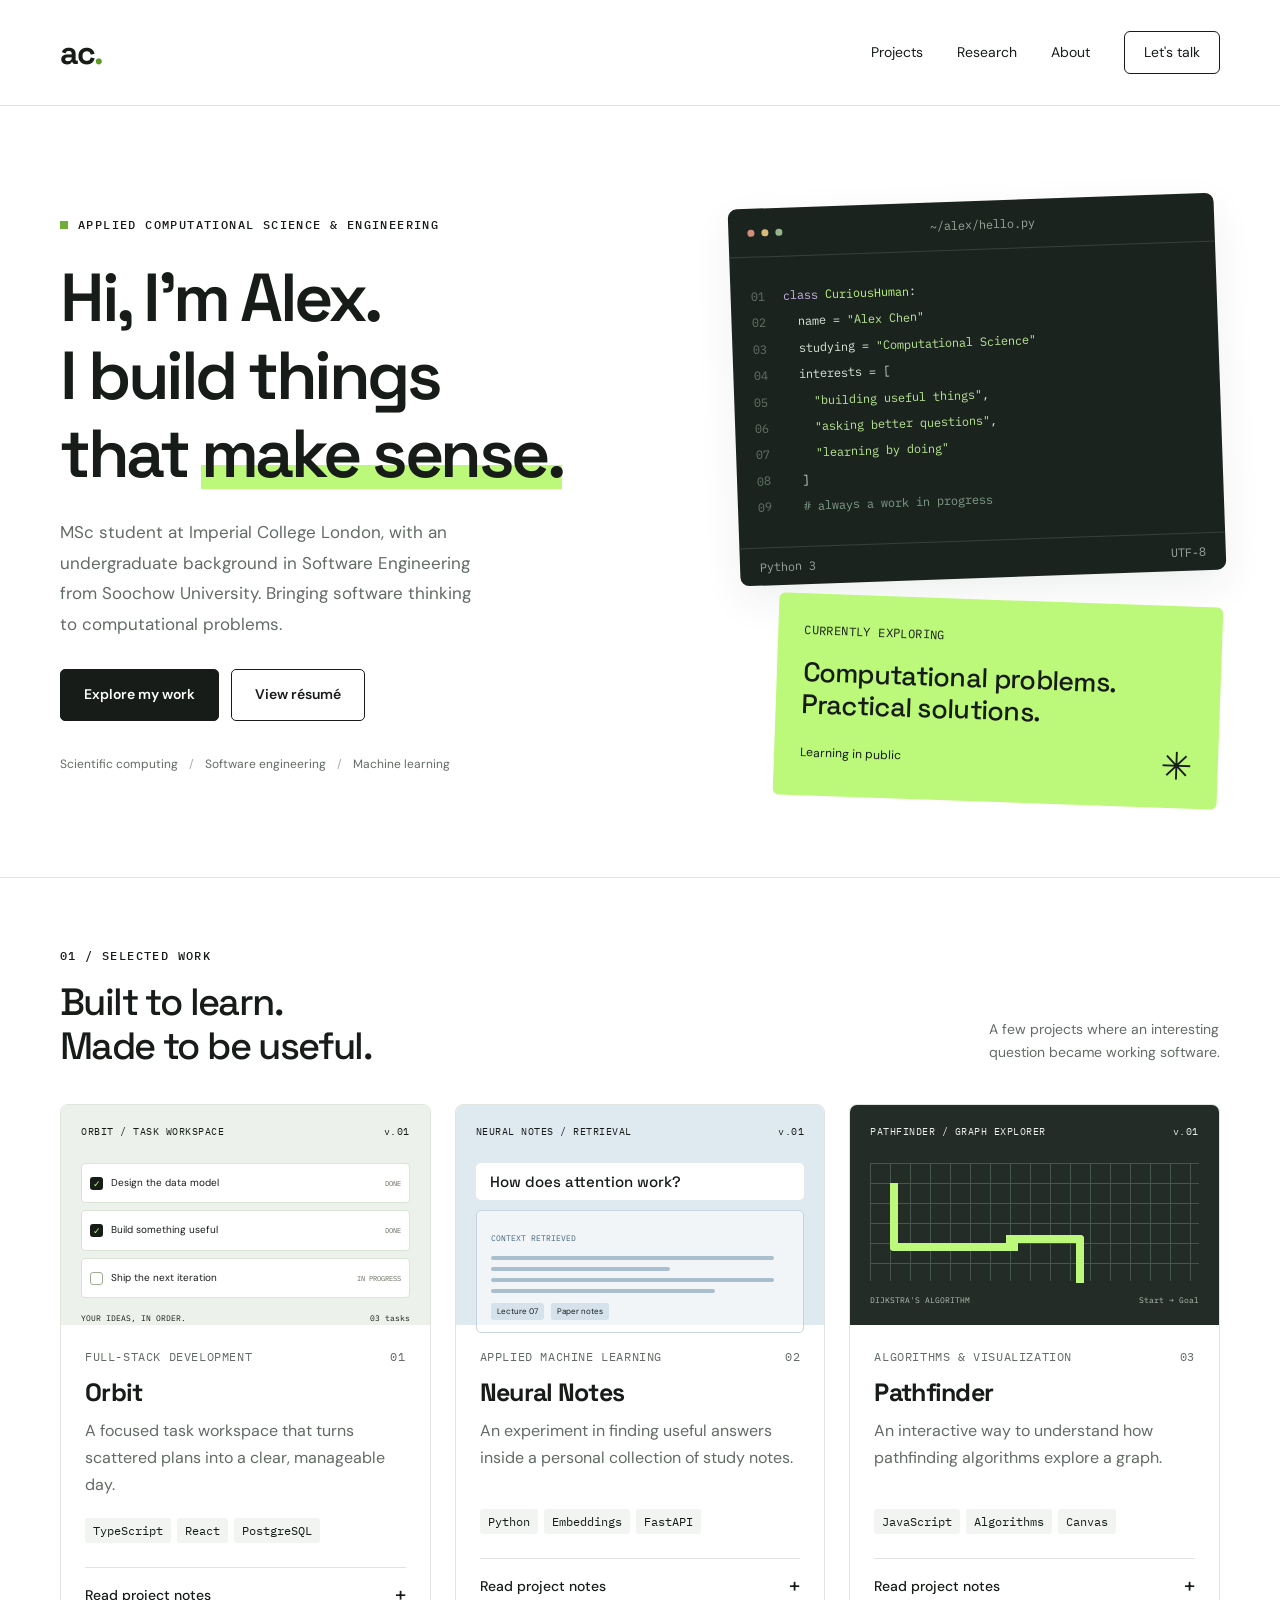
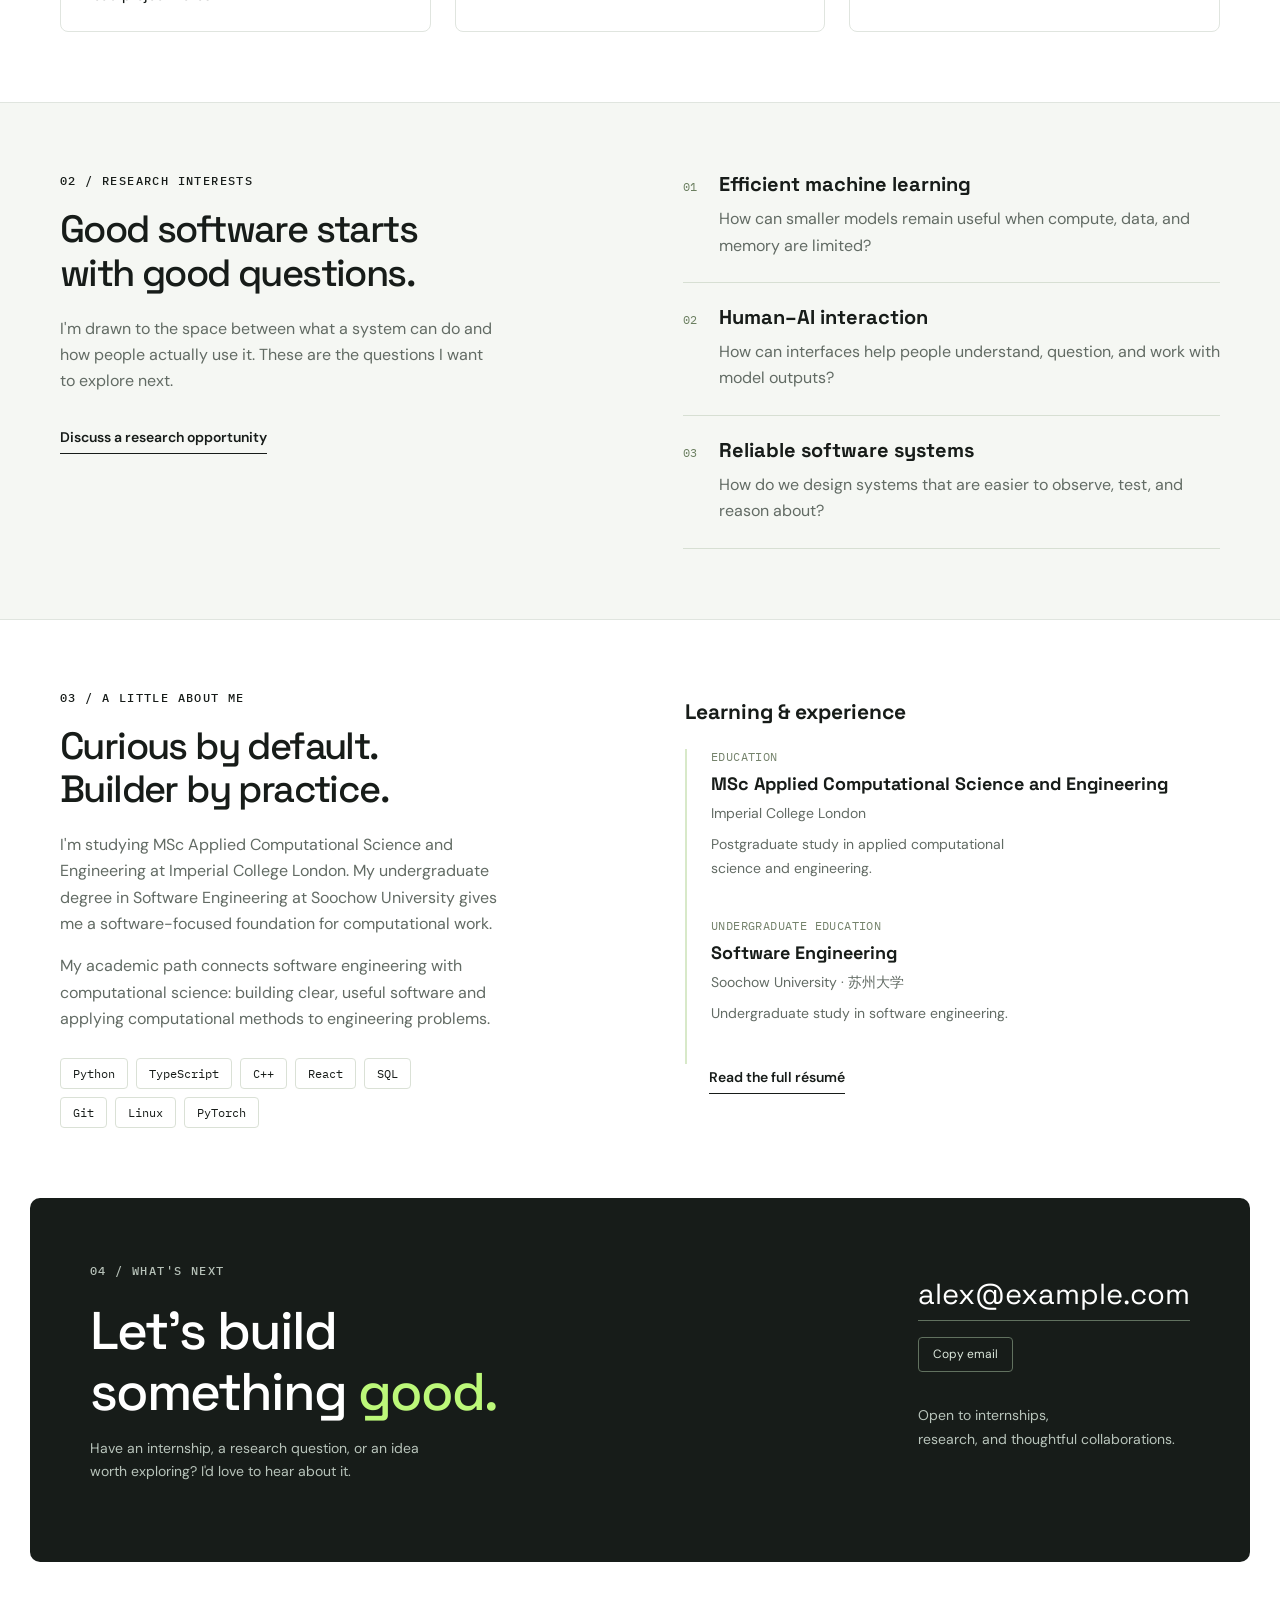
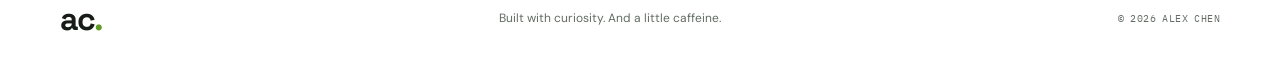
==== index.html @ 07200c54 "Publish personal portfolio for Imperial MSc and Soochow education" ====
<!doctype html>
<html lang="en"><head><meta charset="utf-8"><meta name="viewport" content="width=device-width,initial-scale=1"><meta name="description" content="An Imperial College London MSc student's portfolio in applied computational science and engineering, with a software engineering background from Soochow University."><title>Alex Chen — Applied Computational Science & Engineering</title><link rel="icon" type="image/svg+xml" href="data:image/svg+xml,%3Csvg xmlns='http://www.w3.org/2000/svg' viewBox='0 0 32 32'%3E%3Crect width='32' height='32' rx='7' fill='%23171b19'/%3E%3Ctext x='5' y='23' font-family='monospace' font-size='20' fill='%23b4f76a'%3Eac%3C/text%3E%3C/svg%3E"><link rel="stylesheet" href="style.css"></head>
<body><a class="skip" href="#main">Skip to content</a><header><a class="brand" href="#">ac<span>.</span></a><nav aria-label="Main navigation"><a href="#projects">Projects</a><a href="#research">Research</a><a href="#about">About</a><a class="nav-contact" href="#contact">Let's talk</a></nav></header>
<main id="main"><section class="hero"><div class="hero-copy"><div class="eyebrow"><span class="mini-square"></span> APPLIED COMPUTATIONAL SCIENCE & ENGINEERING</div><h1>Hi, I'm Alex.<br>I build things<br>that <span class="highlight">make sense.</span></h1><p class="intro">MSc student at Imperial College London, with an undergraduate background in Software Engineering from Soochow University. Bringing software thinking to computational problems.</p><div class="hero-actions"><a class="button primary" href="#projects">Explore my work</a><a class="button secondary" href="resume.html" target="_blank" rel="noopener">View résumé</a></div><div class="hero-note">Scientific computing <span>/</span> Software engineering <span>/</span> Machine learning</div></div>
<div class="hero-side"><div class="terminal"><div class="terminal-bar"><span></span><span></span><span></span><p>~/alex/hello.py</p></div><div class="terminal-code"><div><span class="ln">01</span><span class="purple">class</span> <span class="lime">CuriousHuman</span>:</div><div><span class="ln">02</span>  name = <span class="string">"Alex Chen"</span></div><div><span class="ln">03</span>  studying = <span class="string">"Computational Science"</span></div><div><span class="ln">04</span>  interests = [</div><div><span class="ln">05</span>    <span class="string">"building useful things"</span>,</div><div><span class="ln">06</span>    <span class="string">"asking better questions"</span>,</div><div><span class="ln">07</span>    <span class="string">"learning by doing"</span></div><div><span class="ln">08</span>  ]</div><div class="terminal-comment"><span class="ln">09</span>  # always a work in progress</div></div><div class="terminal-bottom"><span>Python 3</span><span>UTF-8</span></div></div><div class="current"><span class="mono">CURRENTLY EXPLORING</span><p>Computational problems.<br>Practical solutions.</p><div class="current-foot"><span>Learning in public</span><span class="asterisk">✳</span></div></div></div></section>
<section class="section projects" id="projects"><div class="section-heading"><div><div class="eyebrow">01 / SELECTED WORK</div><h2>Built to learn.<br>Made to be useful.</h2></div><p>A few projects where an interesting<br>question became working software.</p></div><div class="project-grid">
<article class="project-card"><div class="project-visual orbit"><div class="demo-header"><span>ORBIT / TASK WORKSPACE</span><span>v.01</span></div><div class="task-line"><span class="task-check">✓</span> Design the data model <small>DONE</small></div><div class="task-line"><span class="task-check">✓</span> Build something useful <small>DONE</small></div><div class="task-line"><span class="task-check pending"></span> Ship the next iteration <small>IN PROGRESS</small></div><div class="workspace-bottom"><span>YOUR IDEAS, IN ORDER.</span><span>03 tasks</span></div></div><div class="project-info"><div class="project-meta">FULL-STACK DEVELOPMENT <span>01</span></div><h3>Orbit</h3><p>A focused task workspace that turns scattered plans into a clear, manageable day.</p><div class="tags"><span>TypeScript</span><span>React</span><span>PostgreSQL</span></div><button class="project-link" data-project="orbit">Read project notes <span>+</span></button></div></article>
<article class="project-card"><div class="project-visual neural"><div class="demo-header"><span>NEURAL NOTES / RETRIEVAL</span><span>v.01</span></div><div class="query">How does attention work?</div><div class="answer"><span class="answer-label">CONTEXT RETRIEVED</span><div class="answer-line"></div><div class="answer-line short"></div><div class="answer-line"></div><div class="answer-line medium"></div><div class="source-tags"><span>Lecture 07</span><span>Paper notes</span></div></div></div><div class="project-info"><div class="project-meta">APPLIED MACHINE LEARNING <span>02</span></div><h3>Neural Notes</h3><p>An experiment in finding useful answers inside a personal collection of study notes.</p><div class="tags"><span>Python</span><span>Embeddings</span><span>FastAPI</span></div><button class="project-link" data-project="neural">Read project notes <span>+</span></button></div></article>
<article class="project-card"><div class="project-visual path"><div class="demo-header"><span>PATHFINDER / GRAPH EXPLORER</span><span>v.01</span></div><div class="graph-grid" aria-label="An illustrative grid with a highlighted path"></div><div class="path-footer"><span>DIJKSTRA'S ALGORITHM</span><span>Start → Goal</span></div></div><div class="project-info"><div class="project-meta">ALGORITHMS & VISUALIZATION <span>03</span></div><h3>Pathfinder</h3><p>An interactive way to understand how pathfinding algorithms explore a graph.</p><div class="tags"><span>JavaScript</span><span>Algorithms</span><span>Canvas</span></div><button class="project-link" data-project="path">Read project notes <span>+</span></button></div></article>
</div></section>
<section class="section research" id="research"><div class="research-intro"><div class="eyebrow">02 / RESEARCH INTERESTS</div><h2>Good software starts<br>with good questions.</h2><p>I'm drawn to the space between what a system can do and how people actually use it. These are the questions I want to explore next.</p><a class="text-link" href="#contact">Discuss a research opportunity</a></div><div class="research-topics"><article><span class="topic-number">01</span><div><h3>Efficient machine learning</h3><p>How can smaller models remain useful when compute, data, and memory are limited?</p></div></article><article><span class="topic-number">02</span><div><h3>Human–AI interaction</h3><p>How can interfaces help people understand, question, and work with model outputs?</p></div></article><article><span class="topic-number">03</span><div><h3>Reliable software systems</h3><p>How do we design systems that are easier to observe, test, and reason about?</p></div></article></div></section>
<section class="section about" id="about"><div><div class="eyebrow">03 / A LITTLE ABOUT ME</div><h2>Curious by default.<br>Builder by practice.</h2><p>I'm studying MSc Applied Computational Science and Engineering at Imperial College London. My undergraduate degree in Software Engineering at Soochow University gives me a software-focused foundation for computational work.</p><p>My academic path connects software engineering with computational science: building clear, useful software and applying computational methods to engineering problems.</p><div class="skills"><span>Python</span><span>TypeScript</span><span>C++</span><span>React</span><span>SQL</span><span>Git</span><span>Linux</span><span>PyTorch</span></div></div><div class="experience"><h3>Learning & experience</h3><article><div class="mono">EDUCATION</div><h4>MSc Applied Computational Science and Engineering</h4><p>Imperial College London</p><p class="courses">Postgraduate study in applied computational science and engineering.</p></article><article><div class="mono">UNDERGRADUATE EDUCATION</div><h4>Software Engineering</h4><p>Soochow University · 苏州大学</p><p class="courses">Undergraduate study in software engineering.</p></article><a class="text-link" href="resume.html" target="_blank" rel="noopener">Read the full résumé</a></div></section>
<section class="contact" id="contact"><div><div class="eyebrow">04 / WHAT'S NEXT</div><h2>Let's build<br>something <em>good.</em></h2><p>Have an internship, a research question, or an idea<br>worth exploring? I'd love to hear about it.</p></div><div class="contact-right"><a class="email-link" href="mailto:alex@example.com">alex@example.com</a><button class="copy-button" id="copy-email">Copy email</button><p>Open to internships,<br>research, and thoughtful collaborations.</p><span role="status" id="copy-status"></span></div></section>
</main><footer><a class="brand" href="#">ac<span>.</span></a><p>Built with curiosity. And a little caffeine.</p><span class="mono">© 2026 ALEX CHEN</span></footer>
<dialog id="project-dialog" aria-labelledby="dialog-title"><button class="dialog-close" aria-label="Close project details">×</button><div class="eyebrow">PROJECT NOTES</div><h2 id="dialog-title"></h2><p id="dialog-description"></p><h3>The approach</h3><p id="dialog-approach"></p><h3>What I learned</h3><p id="dialog-learned"></p><div class="tags" id="dialog-tags"></div></dialog><script src="app.js"></script></body></html>
---- style.css ----
@import url('https://fonts.googleapis.com/css2?family=DM+Sans:wght@400;500;600;700&family=Space+Grotesk:wght@400;500;600;700&family=IBM+Plex+Mono:wght@400;500&display=swap');
:root{--ink:#171c19;--muted:#626b64;--line:#e0e5df;--lime:#bcf879;--mono:'IBM Plex Mono',monospace;--display:'Space Grotesk',sans-serif}*{box-sizing:border-box}html{scroll-behavior:smooth;scroll-padding-top:30px}body{margin:0;background:#fff;color:var(--ink);font-family:'DM Sans',sans-serif;font-size:16px;line-height:1.65}a{color:inherit;text-decoration:none}button{font:inherit;color:inherit;cursor:pointer}button,a{-webkit-tap-highlight-color:transparent}a:focus-visible,button:focus-visible{outline:3px solid #56892d;outline-offset:5px}::selection{background:var(--lime)}header,main,footer{max-width:1280px;margin:auto}header{height:106px;padding:0 60px;display:flex;align-items:center;justify-content:space-between;border-bottom:1px solid var(--line)}.brand{font:700 32px var(--display);letter-spacing:-2px}.brand span{color:#609b27}nav{display:flex;gap:34px;align-items:center;font-size:14px}nav a:hover{color:#518021}.nav-contact{border:1px solid var(--ink);padding:9px 19px;border-radius:6px}.skip{position:fixed;top:-100px;background:var(--lime);padding:10px;z-index:10}.skip:focus{top:10px}.hero{padding:83px 60px 75px;display:grid;grid-template-columns:1.25fr 1fr;gap:66px;align-items:center}.eyebrow{font:500 12px var(--mono);letter-spacing:1.4px;display:flex;align-items:center;gap:10px}.mini-square{display:inline-block;width:8px;height:8px;background:#70ac3a}h1,h2,h3,h4{font-family:var(--display);line-height:1.15;margin:0}h1{font-size:clamp(44px,5.3vw,68px);letter-spacing:-3.5px;font-weight:600;margin:27px 0 24px}.highlight{background:linear-gradient(transparent 63%,var(--lime) 63%,var(--lime) 91%,transparent 91%);white-space:nowrap}.intro{color:var(--muted);max-width:420px;margin:0;font-size:17px;line-height:1.8}.hero-actions{display:flex;gap:12px;margin-top:30px}.button{padding:13px 23px;font-size:14px;font-weight:600;border:1px solid var(--ink);border-radius:5px}.primary{background:var(--ink);color:#fff}.primary:hover{background:#354831}.secondary:hover{background:#f2f6ef}.hero-note{font-size:12px;color:var(--muted);margin-top:34px}.hero-note span{color:#a6afa7;margin:0 8px}.hero-side{padding-top:12px}.terminal{background:#1b231f;color:#dee9dc;border-radius:9px;box-shadow:0 15px 40px #14271d12;transform:rotate(-2deg);overflow:hidden;font-family:var(--mono)}.terminal-bar{height:49px;border-bottom:1px solid #38403b;display:flex;gap:7px;align-items:center;padding:0 19px}.terminal-bar>span{width:7px;height:7px;border-radius:50%;background:#7a8b7e}.terminal-bar>span:first-child{background:#cf8d7a}.terminal-bar>span:nth-child(2){background:#d5bd79}.terminal-bar>span:nth-child(3){background:#97b58a}.terminal-bar p{font-size:12px;color:#98a69b;flex:1;text-align:center;margin:0 20px 0 0}.terminal-code{padding:26px 12px;font-size:12px;line-height:2.2;white-space:pre}.ln{display:inline-block;min-width:30px;text-align:center;color:#627367;margin-right:10px}.purple{color:#cbb3e6}.lime{color:var(--lime)}.string{color:#bbe995}.terminal-comment{color:#819c89}.terminal-bottom{border-top:1px solid #38403b;display:flex;justify-content:space-between;padding:9px 20px;font-size:12px;color:#97a69b}.current{background:var(--lime);padding:23px 26px;margin:22px 0 0 42px;border-radius:6px;transform:rotate(2deg)}.mono{font:400 12px var(--mono);letter-spacing:.4px}.current p{font:500 27px/1.18 var(--display);letter-spacing:-.7px;margin:14px 0}.current-foot{display:flex;justify-content:space-between;align-items:center;font-size:12px}.asterisk{font-size:38px;line-height:1}.section{padding:70px 60px;border-top:1px solid var(--line)}h2{font-size:38px;letter-spacing:-1.6px;font-weight:500}.section-heading{display:flex;justify-content:space-between;align-items:end;margin-bottom:35px}.section-heading h2{margin-top:18px}.section-heading p{color:var(--muted);font-size:14px;margin:0 0 5px}.project-grid{display:grid;grid-template-columns:repeat(3,1fr);gap:24px}.project-card{border:1px solid var(--line);border-radius:8px;overflow:hidden;background:#fff;transition:transform .2s}.project-card:hover{transform:translateY(-4px)}.project-visual{height:220px;padding:20px;display:flex;flex-direction:column}.demo-header{display:flex;justify-content:space-between;font:10px var(--mono);letter-spacing:.5px;margin-bottom:25px}.orbit{background:#edf1eb}.task-line{background:#fff;border:1px solid #dbe3d6;padding:11px 8px;margin-bottom:7px;font-size:10px;display:flex;gap:8px;align-items:center;border-radius:4px}.task-check{background:var(--ink);color:var(--lime);width:13px;height:13px;font-size:9px;display:grid;place-items:center;border-radius:3px}.task-check.pending{background:transparent;border:1px solid #9eaf95}.task-line small{font:7px var(--mono);margin-left:auto;color:#65705e;white-space:nowrap}.workspace-bottom{display:flex;justify-content:space-between;margin-top:8px;font:8px var(--mono)}.neural{background:#dfe9f0}.query{font:500 15px var(--display);background:#fff;padding:9px 14px;border-radius:5px;margin-bottom:10px}.answer{padding:12px 14px;background:#ffffff90;border:1px solid #c5d4e0;border-radius:5px}.answer-label{font:8px var(--mono);color:#466378}.answer-line{height:4px;background:#aabfce;margin:7px 0;width:95%;border-radius:4px}.answer-line.short{width:60%}.answer-line.medium{width:75%}.source-tags{display:flex;gap:7px;font-size:8px;margin-top:10px}.source-tags span{background:#d5e2ec;padding:2px 6px;border-radius:3px}.path{background:#232c27;color:#e8eee9}.graph-grid{height:130px;background-image:linear-gradient(#46564b 1px,transparent 1px),linear-gradient(90deg,#46564b 1px,transparent 1px);background-size:20px 20px;position:relative}.graph-grid:before{content:'';position:absolute;left:20px;top:20px;width:120px;height:60px;border-bottom:8px solid var(--lime);border-left:8px solid var(--lime);border-radius:0 0 0 4px}.graph-grid:after{content:'';position:absolute;left:136px;top:72px;width:70px;height:40px;border-top:8px solid var(--lime);border-right:8px solid var(--lime);border-radius:0 4px 0 0}.path-footer{margin-top:14px;font:8px var(--mono);display:flex;justify-content:space-between;color:#b0c1b5}.project-info{padding:24px}.project-meta{font:12px var(--mono);letter-spacing:.6px;display:flex;justify-content:space-between;color:var(--muted);gap:8px}.project-info h3{font-size:25px;margin:14px 0 10px;letter-spacing:-.7px}.project-info p{font-size:16px;color:var(--muted);line-height:1.7;min-height:72px;margin:0 0 20px}.tags{display:flex;gap:6px;flex-wrap:wrap}.tags span{font:12px var(--mono);background:#f1f4f0;padding:5px 8px;border-radius:3px}.project-link{display:flex;justify-content:space-between;width:100%;border:0;border-top:1px solid var(--line);padding:16px 0 0;background:none;font-size:14px;font-weight:500;margin-top:24px}.project-link span{font-size:20px;line-height:1}.research{display:grid;grid-template-columns:1fr 1fr;gap:85px;background:#f5f7f3}.research h2,.about h2{margin:20px 0}.research-intro>p,.about>div>p{color:var(--muted);max-width:440px}.text-link{display:inline-block;font-size:14px;font-weight:600;border-bottom:1px solid var(--ink);margin-top:15px;padding-bottom:4px}.research-topics article{display:flex;gap:22px;padding:23px 0;border-bottom:1px solid #d7dfd3}.research-topics article:first-child{padding-top:0}.topic-number{font:12px var(--mono);padding-top:6px;color:#6b7f60}.research-topics h3{font-size:20px}.research-topics p{color:var(--muted);font-size:16px;margin:10px 0 0}.about{display:grid;grid-template-columns:1fr 1fr;gap:90px}.skills{display:flex;gap:8px;flex-wrap:wrap;max-width:400px;margin-top:25px}.skills span{font:12px var(--mono);border:1px solid #dae1d6;border-radius:4px;padding:7px 12px}.experience{padding-top:10px}.experience>h3{font-size:21px;margin-bottom:25px}.experience article{border-left:2px solid #d8e9c9;padding:0 0 30px 24px}.experience article .mono{color:#75836c}.experience h4{font-size:18px;margin-top:10px}.experience p{font-size:14px;color:var(--muted);margin:8px 0}.experience .courses{font-size:14px;max-width:330px}.experience .text-link{margin:0 0 0 24px}.contact{background:var(--ink);color:white;padding:65px 60px;display:grid;grid-template-columns:1.2fr 1fr;gap:40px;border-radius:10px;margin:0 30px 35px}.contact .eyebrow{color:#b6c1b8}.contact h2{font-size:53px;margin-top:23px;letter-spacing:-2px}.contact em{color:var(--lime);font-style:normal}.contact p{font-size:14px;color:#b8c4bb}.contact-right{align-self:center;justify-self:end}.email-link{font:400 clamp(20px,2.3vw,29px) var(--display);border-bottom:1px solid #61715f;padding-bottom:8px;display:block;margin-bottom:16px}.copy-button{background:transparent;border:1px solid #61715f;color:#dce8dc;border-radius:4px;padding:7px 14px;font-size:12px}.copy-button:hover{background:#354831}.contact-right p{margin-top:32px}.contact-right #copy-status{font-size:12px;display:block;min-height:20px;color:var(--lime)}footer{padding:0 60px 35px;display:flex;align-items:center;justify-content:space-between}footer p{font-size:12px;color:var(--muted)}footer .mono{font-size:10px;color:var(--muted)}dialog{border:1px solid var(--line);border-radius:12px;max-width:650px;width:calc(100% - 32px);padding:45px;color:var(--ink);max-height:85vh}dialog::backdrop{background:#101a1470;backdrop-filter:blur(5px)}dialog h2{margin:20px 0}dialog h3{margin-top:28px;font-size:19px}dialog p{color:var(--muted)}.dialog-close{position:absolute;top:12px;right:16px;background:none;border:0;font-size:28px}.resume{max-width:850px;padding:60px 30px}.resume h1{margin-top:0}.resume section{padding:24px 0;border-top:1px solid var(--line)}.resume h2{font-size:26px}.resume h3{font-size:20px;margin:20px 0 8px}.resume small{color:var(--muted)}
@media(min-width:1500px){header,main,footer{max-width:1380px}.hero{gap:100px}.terminal-code{font-size:14px}}@media(max-width:1000px){header{padding:0 30px}.hero{padding:60px 30px;gap:30px}h1{font-size:51px;letter-spacing:-2px}.section{padding:55px 30px}.project-grid{gap:14px}.project-info{padding:20px 16px}.terminal-code{font-size:10px}.hero-note{max-width:300px}.research,.about{gap:40px}.project-visual{padding:14px}.contact{padding:45px 30px;margin:0 20px 30px}.task-line{font-size:9px}.task-line small{display:none}footer{padding:0 30px 30px}}
@media(max-width:720px){header{height:80px;padding:0 22px}nav{gap:12px;font-size:14px}.nav-contact{padding:7px 10px}.brand{font-size:29px}.hero{grid-template-columns:1fr;padding:45px 22px;gap:30px}h1{font-size:clamp(40px,9vw,60px);letter-spacing:-2px}.hero-side{max-width:450px;width:100%;margin:0 auto}.terminal-code{font-size:12px}.current{margin-left:50px}.hero-note{max-width:none}.section{padding:45px 22px}.section-heading{align-items:start;gap:20px;flex-direction:column}.section-heading p br{display:none}h2{font-size:32px}.project-grid{grid-template-columns:1fr;gap:22px}.project-visual{height:230px;padding:24px}.task-line{font-size:12px}.task-line small{display:block}.project-info{padding:25px}.project-info p{min-height:0;font-size:16px}.project-meta{font-size:12px}.tags span{font-size:12px}.research,.about{grid-template-columns:1fr;gap:35px}.research-topics h3{font-size:22px}.research-topics p{font-size:16px}.contact{grid-template-columns:1fr;margin:0 12px 25px;padding:38px 25px;gap:25px}.contact h2{font-size:46px}.contact-right{justify-self:start;width:100%}.email-link{font-size:26px;width:max-content;max-width:100%}.contact-right p{margin-top:22px}footer{padding:0 22px 25px;flex-wrap:wrap;gap:10px}footer p{margin-left:auto}footer .mono{width:100%;text-align:right}dialog{padding:35px 25px}}
@media(prefers-reduced-motion:reduce){html{scroll-behavior:auto}*{transition:none!important}}@media print{.resume .button{display:none}.resume{padding:0}body{font-size:12px}.resume h1{font-size:35px}.resume section{break-inside:avoid}}
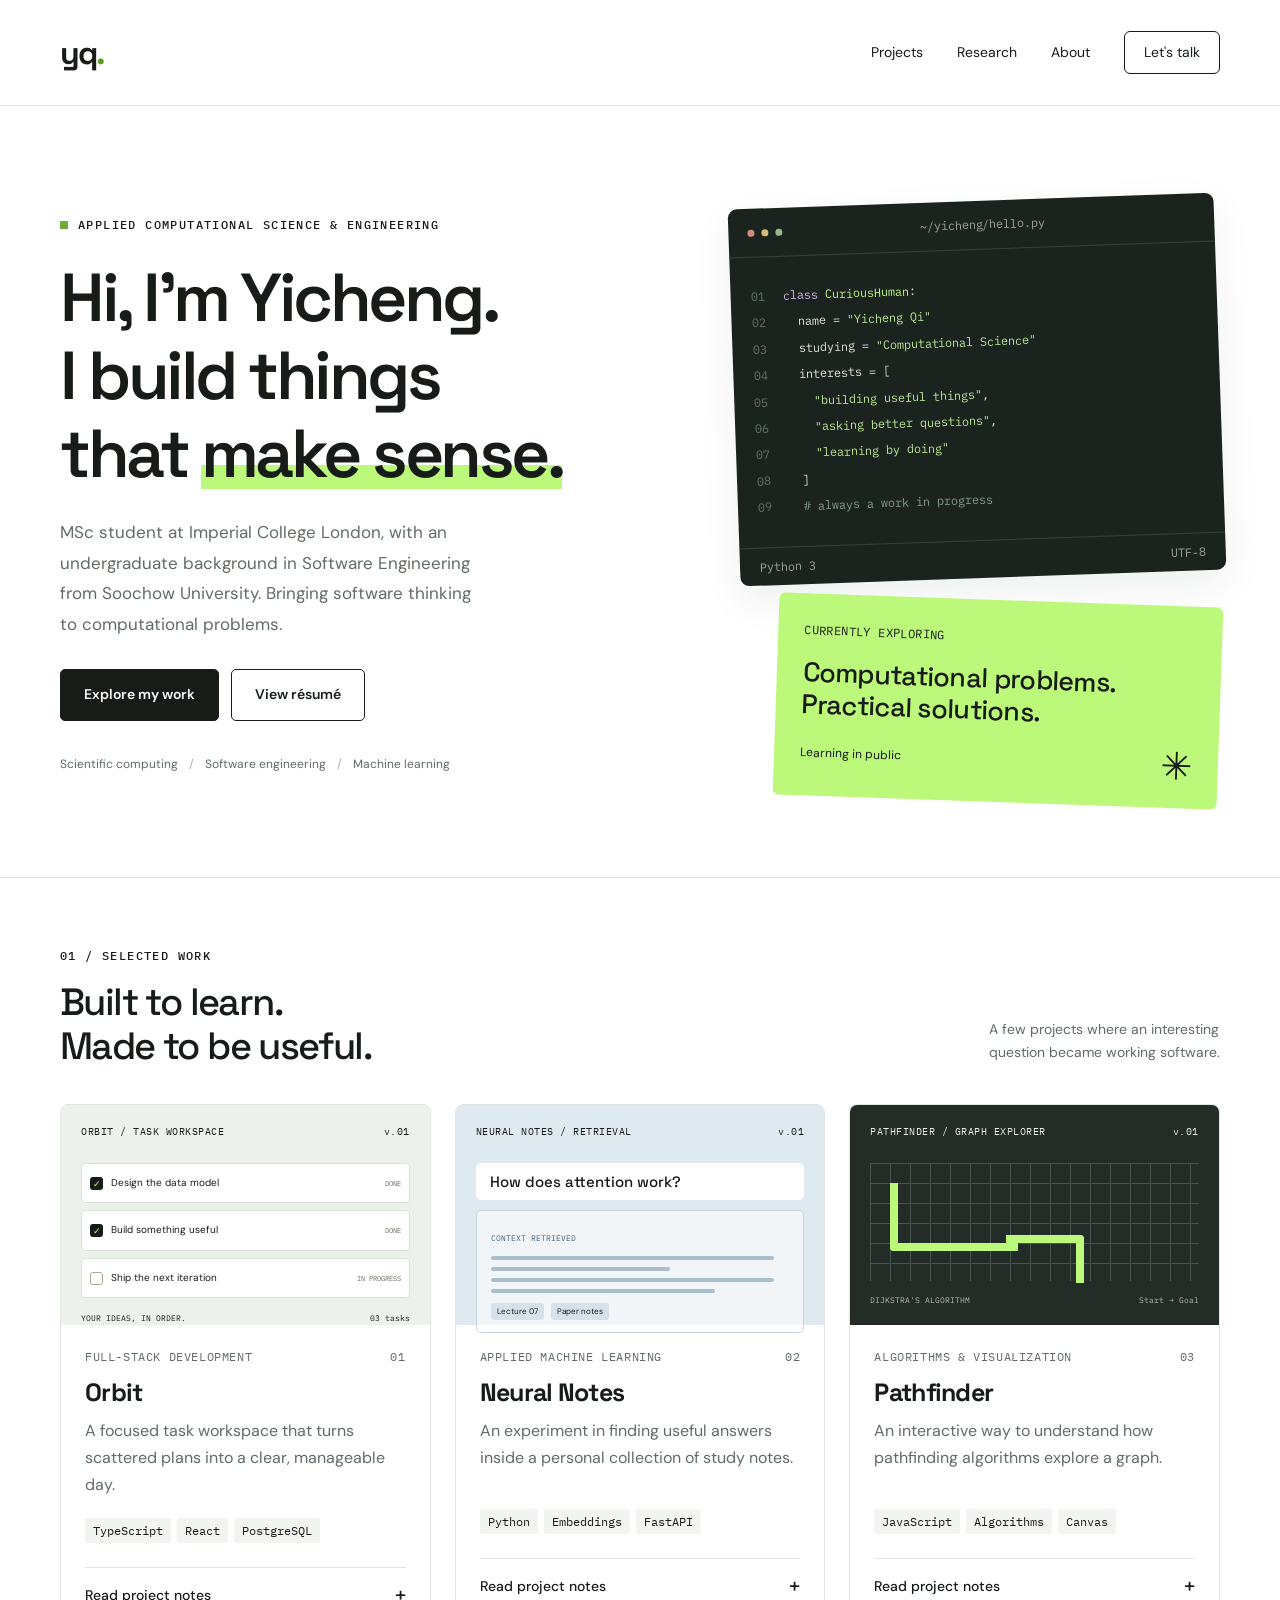
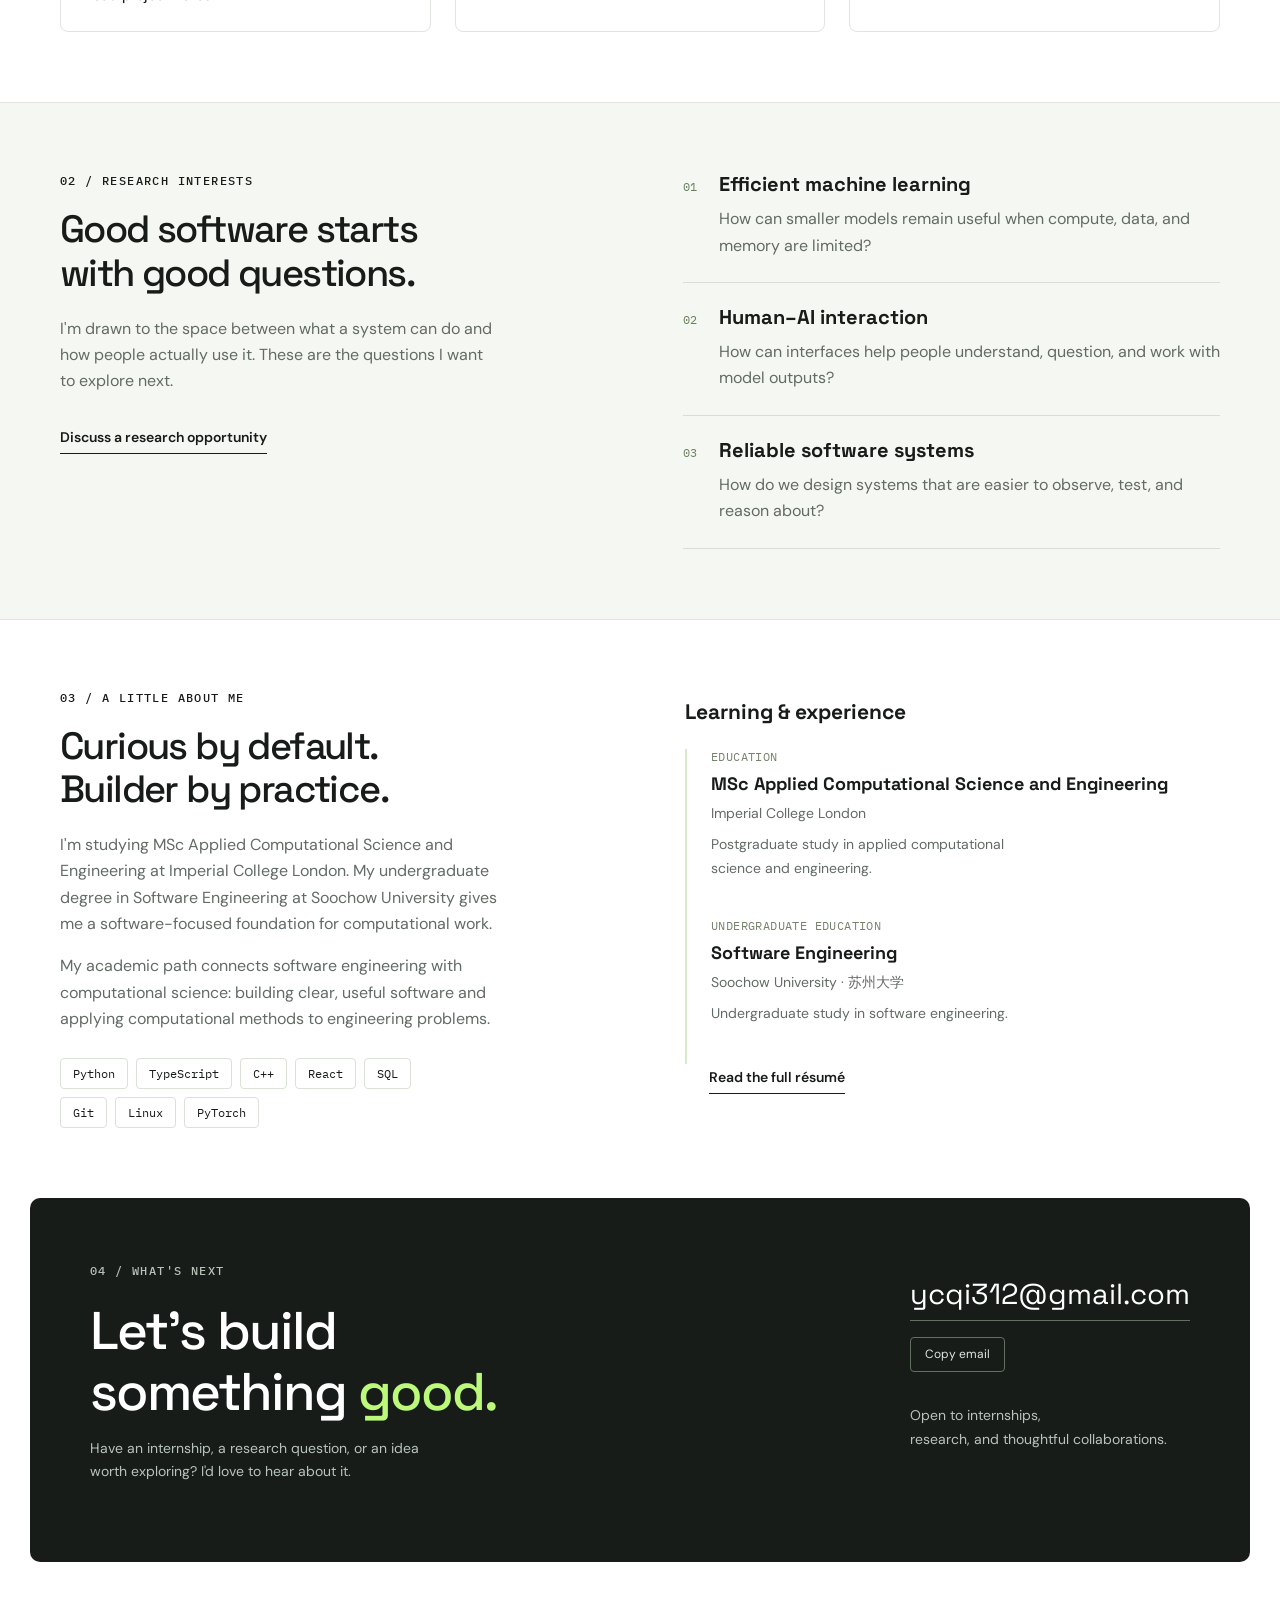
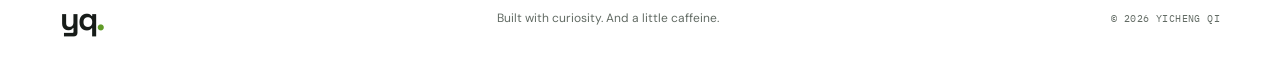
==== commit 5376b803: "Personalize portfolio with Yicheng Qi and contact email" ====
--- a/index.html
+++ b/index.html
@@ -1,8 +1,8 @@
 <!doctype html>
-<html lang="en"><head><meta charset="utf-8"><meta name="viewport" content="width=device-width,initial-scale=1"><meta name="description" content="An Imperial College London MSc student's portfolio in applied computational science and engineering, with a software engineering background from Soochow University."><title>Alex Chen — Applied Computational Science & Engineering</title><link rel="icon" type="image/svg+xml" href="data:image/svg+xml,%3Csvg xmlns='http://www.w3.org/2000/svg' viewBox='0 0 32 32'%3E%3Crect width='32' height='32' rx='7' fill='%23171b19'/%3E%3Ctext x='5' y='23' font-family='monospace' font-size='20' fill='%23b4f76a'%3Eac%3C/text%3E%3C/svg%3E"><link rel="stylesheet" href="style.css"></head>
-<body><a class="skip" href="#main">Skip to content</a><header><a class="brand" href="#">ac<span>.</span></a><nav aria-label="Main navigation"><a href="#projects">Projects</a><a href="#research">Research</a><a href="#about">About</a><a class="nav-contact" href="#contact">Let's talk</a></nav></header>
-<main id="main"><section class="hero"><div class="hero-copy"><div class="eyebrow"><span class="mini-square"></span> APPLIED COMPUTATIONAL SCIENCE & ENGINEERING</div><h1>Hi, I'm Alex.<br>I build things<br>that <span class="highlight">make sense.</span></h1><p class="intro">MSc student at Imperial College London, with an undergraduate background in Software Engineering from Soochow University. Bringing software thinking to computational problems.</p><div class="hero-actions"><a class="button primary" href="#projects">Explore my work</a><a class="button secondary" href="resume.html" target="_blank" rel="noopener">View résumé</a></div><div class="hero-note">Scientific computing <span>/</span> Software engineering <span>/</span> Machine learning</div></div>
-<div class="hero-side"><div class="terminal"><div class="terminal-bar"><span></span><span></span><span></span><p>~/alex/hello.py</p></div><div class="terminal-code"><div><span class="ln">01</span><span class="purple">class</span> <span class="lime">CuriousHuman</span>:</div><div><span class="ln">02</span>  name = <span class="string">"Alex Chen"</span></div><div><span class="ln">03</span>  studying = <span class="string">"Computational Science"</span></div><div><span class="ln">04</span>  interests = [</div><div><span class="ln">05</span>    <span class="string">"building useful things"</span>,</div><div><span class="ln">06</span>    <span class="string">"asking better questions"</span>,</div><div><span class="ln">07</span>    <span class="string">"learning by doing"</span></div><div><span class="ln">08</span>  ]</div><div class="terminal-comment"><span class="ln">09</span>  # always a work in progress</div></div><div class="terminal-bottom"><span>Python 3</span><span>UTF-8</span></div></div><div class="current"><span class="mono">CURRENTLY EXPLORING</span><p>Computational problems.<br>Practical solutions.</p><div class="current-foot"><span>Learning in public</span><span class="asterisk">✳</span></div></div></div></section>
+<html lang="en"><head><meta charset="utf-8"><meta name="viewport" content="width=device-width,initial-scale=1"><meta name="description" content="An Imperial College London MSc student's portfolio in applied computational science and engineering, with a software engineering background from Soochow University."><title>Yicheng Qi — Applied Computational Science & Engineering</title><link rel="icon" type="image/svg+xml" href="data:image/svg+xml,%3Csvg xmlns='http://www.w3.org/2000/svg' viewBox='0 0 32 32'%3E%3Crect width='32' height='32' rx='7' fill='%23171b19'/%3E%3Ctext x='5' y='23' font-family='monospace' font-size='20' fill='%23b4f76a'%3Eyq%3C/text%3E%3C/svg%3E"><link rel="stylesheet" href="style.css"></head>
+<body><a class="skip" href="#main">Skip to content</a><header><a class="brand" href="#">yq<span>.</span></a><nav aria-label="Main navigation"><a href="#projects">Projects</a><a href="#research">Research</a><a href="#about">About</a><a class="nav-contact" href="#contact">Let's talk</a></nav></header>
+<main id="main"><section class="hero"><div class="hero-copy"><div class="eyebrow"><span class="mini-square"></span> APPLIED COMPUTATIONAL SCIENCE & ENGINEERING</div><h1>Hi, I'm Yicheng.<br>I build things<br>that <span class="highlight">make sense.</span></h1><p class="intro">MSc student at Imperial College London, with an undergraduate background in Software Engineering from Soochow University. Bringing software thinking to computational problems.</p><div class="hero-actions"><a class="button primary" href="#projects">Explore my work</a><a class="button secondary" href="resume.html" target="_blank" rel="noopener">View résumé</a></div><div class="hero-note">Scientific computing <span>/</span> Software engineering <span>/</span> Machine learning</div></div>
+<div class="hero-side"><div class="terminal"><div class="terminal-bar"><span></span><span></span><span></span><p>~/yicheng/hello.py</p></div><div class="terminal-code"><div><span class="ln">01</span><span class="purple">class</span> <span class="lime">CuriousHuman</span>:</div><div><span class="ln">02</span>  name = <span class="string">"Yicheng Qi"</span></div><div><span class="ln">03</span>  studying = <span class="string">"Computational Science"</span></div><div><span class="ln">04</span>  interests = [</div><div><span class="ln">05</span>    <span class="string">"building useful things"</span>,</div><div><span class="ln">06</span>    <span class="string">"asking better questions"</span>,</div><div><span class="ln">07</span>    <span class="string">"learning by doing"</span></div><div><span class="ln">08</span>  ]</div><div class="terminal-comment"><span class="ln">09</span>  # always a work in progress</div></div><div class="terminal-bottom"><span>Python 3</span><span>UTF-8</span></div></div><div class="current"><span class="mono">CURRENTLY EXPLORING</span><p>Computational problems.<br>Practical solutions.</p><div class="current-foot"><span>Learning in public</span><span class="asterisk">✳</span></div></div></div></section>
 <section class="section projects" id="projects"><div class="section-heading"><div><div class="eyebrow">01 / SELECTED WORK</div><h2>Built to learn.<br>Made to be useful.</h2></div><p>A few projects where an interesting<br>question became working software.</p></div><div class="project-grid">
 <article class="project-card"><div class="project-visual orbit"><div class="demo-header"><span>ORBIT / TASK WORKSPACE</span><span>v.01</span></div><div class="task-line"><span class="task-check">✓</span> Design the data model <small>DONE</small></div><div class="task-line"><span class="task-check">✓</span> Build something useful <small>DONE</small></div><div class="task-line"><span class="task-check pending"></span> Ship the next iteration <small>IN PROGRESS</small></div><div class="workspace-bottom"><span>YOUR IDEAS, IN ORDER.</span><span>03 tasks</span></div></div><div class="project-info"><div class="project-meta">FULL-STACK DEVELOPMENT <span>01</span></div><h3>Orbit</h3><p>A focused task workspace that turns scattered plans into a clear, manageable day.</p><div class="tags"><span>TypeScript</span><span>React</span><span>PostgreSQL</span></div><button class="project-link" data-project="orbit">Read project notes <span>+</span></button></div></article>
 <article class="project-card"><div class="project-visual neural"><div class="demo-header"><span>NEURAL NOTES / RETRIEVAL</span><span>v.01</span></div><div class="query">How does attention work?</div><div class="answer"><span class="answer-label">CONTEXT RETRIEVED</span><div class="answer-line"></div><div class="answer-line short"></div><div class="answer-line"></div><div class="answer-line medium"></div><div class="source-tags"><span>Lecture 07</span><span>Paper notes</span></div></div></div><div class="project-info"><div class="project-meta">APPLIED MACHINE LEARNING <span>02</span></div><h3>Neural Notes</h3><p>An experiment in finding useful answers inside a personal collection of study notes.</p><div class="tags"><span>Python</span><span>Embeddings</span><span>FastAPI</span></div><button class="project-link" data-project="neural">Read project notes <span>+</span></button></div></article>
@@ -10,6 +10,6 @@
 </div></section>
 <section class="section research" id="research"><div class="research-intro"><div class="eyebrow">02 / RESEARCH INTERESTS</div><h2>Good software starts<br>with good questions.</h2><p>I'm drawn to the space between what a system can do and how people actually use it. These are the questions I want to explore next.</p><a class="text-link" href="#contact">Discuss a research opportunity</a></div><div class="research-topics"><article><span class="topic-number">01</span><div><h3>Efficient machine learning</h3><p>How can smaller models remain useful when compute, data, and memory are limited?</p></div></article><article><span class="topic-number">02</span><div><h3>Human–AI interaction</h3><p>How can interfaces help people understand, question, and work with model outputs?</p></div></article><article><span class="topic-number">03</span><div><h3>Reliable software systems</h3><p>How do we design systems that are easier to observe, test, and reason about?</p></div></article></div></section>
 <section class="section about" id="about"><div><div class="eyebrow">03 / A LITTLE ABOUT ME</div><h2>Curious by default.<br>Builder by practice.</h2><p>I'm studying MSc Applied Computational Science and Engineering at Imperial College London. My undergraduate degree in Software Engineering at Soochow University gives me a software-focused foundation for computational work.</p><p>My academic path connects software engineering with computational science: building clear, useful software and applying computational methods to engineering problems.</p><div class="skills"><span>Python</span><span>TypeScript</span><span>C++</span><span>React</span><span>SQL</span><span>Git</span><span>Linux</span><span>PyTorch</span></div></div><div class="experience"><h3>Learning & experience</h3><article><div class="mono">EDUCATION</div><h4>MSc Applied Computational Science and Engineering</h4><p>Imperial College London</p><p class="courses">Postgraduate study in applied computational science and engineering.</p></article><article><div class="mono">UNDERGRADUATE EDUCATION</div><h4>Software Engineering</h4><p>Soochow University · 苏州大学</p><p class="courses">Undergraduate study in software engineering.</p></article><a class="text-link" href="resume.html" target="_blank" rel="noopener">Read the full résumé</a></div></section>
-<section class="contact" id="contact"><div><div class="eyebrow">04 / WHAT'S NEXT</div><h2>Let's build<br>something <em>good.</em></h2><p>Have an internship, a research question, or an idea<br>worth exploring? I'd love to hear about it.</p></div><div class="contact-right"><a class="email-link" href="mailto:alex@example.com">alex@example.com</a><button class="copy-button" id="copy-email">Copy email</button><p>Open to internships,<br>research, and thoughtful collaborations.</p><span role="status" id="copy-status"></span></div></section>
-</main><footer><a class="brand" href="#">ac<span>.</span></a><p>Built with curiosity. And a little caffeine.</p><span class="mono">© 2026 ALEX CHEN</span></footer>
+<section class="contact" id="contact"><div><div class="eyebrow">04 / WHAT'S NEXT</div><h2>Let's build<br>something <em>good.</em></h2><p>Have an internship, a research question, or an idea<br>worth exploring? I'd love to hear about it.</p></div><div class="contact-right"><a class="email-link" href="mailto:ycqi312@gmail.com">ycqi312@gmail.com</a><button class="copy-button" id="copy-email">Copy email</button><p>Open to internships,<br>research, and thoughtful collaborations.</p><span role="status" id="copy-status"></span></div></section>
+</main><footer><a class="brand" href="#">yq<span>.</span></a><p>Built with curiosity. And a little caffeine.</p><span class="mono">© 2026 YICHENG QI</span></footer>
 <dialog id="project-dialog" aria-labelledby="dialog-title"><button class="dialog-close" aria-label="Close project details">×</button><div class="eyebrow">PROJECT NOTES</div><h2 id="dialog-title"></h2><p id="dialog-description"></p><h3>The approach</h3><p id="dialog-approach"></p><h3>What I learned</h3><p id="dialog-learned"></p><div class="tags" id="dialog-tags"></div></dialog><script src="app.js"></script></body></html>
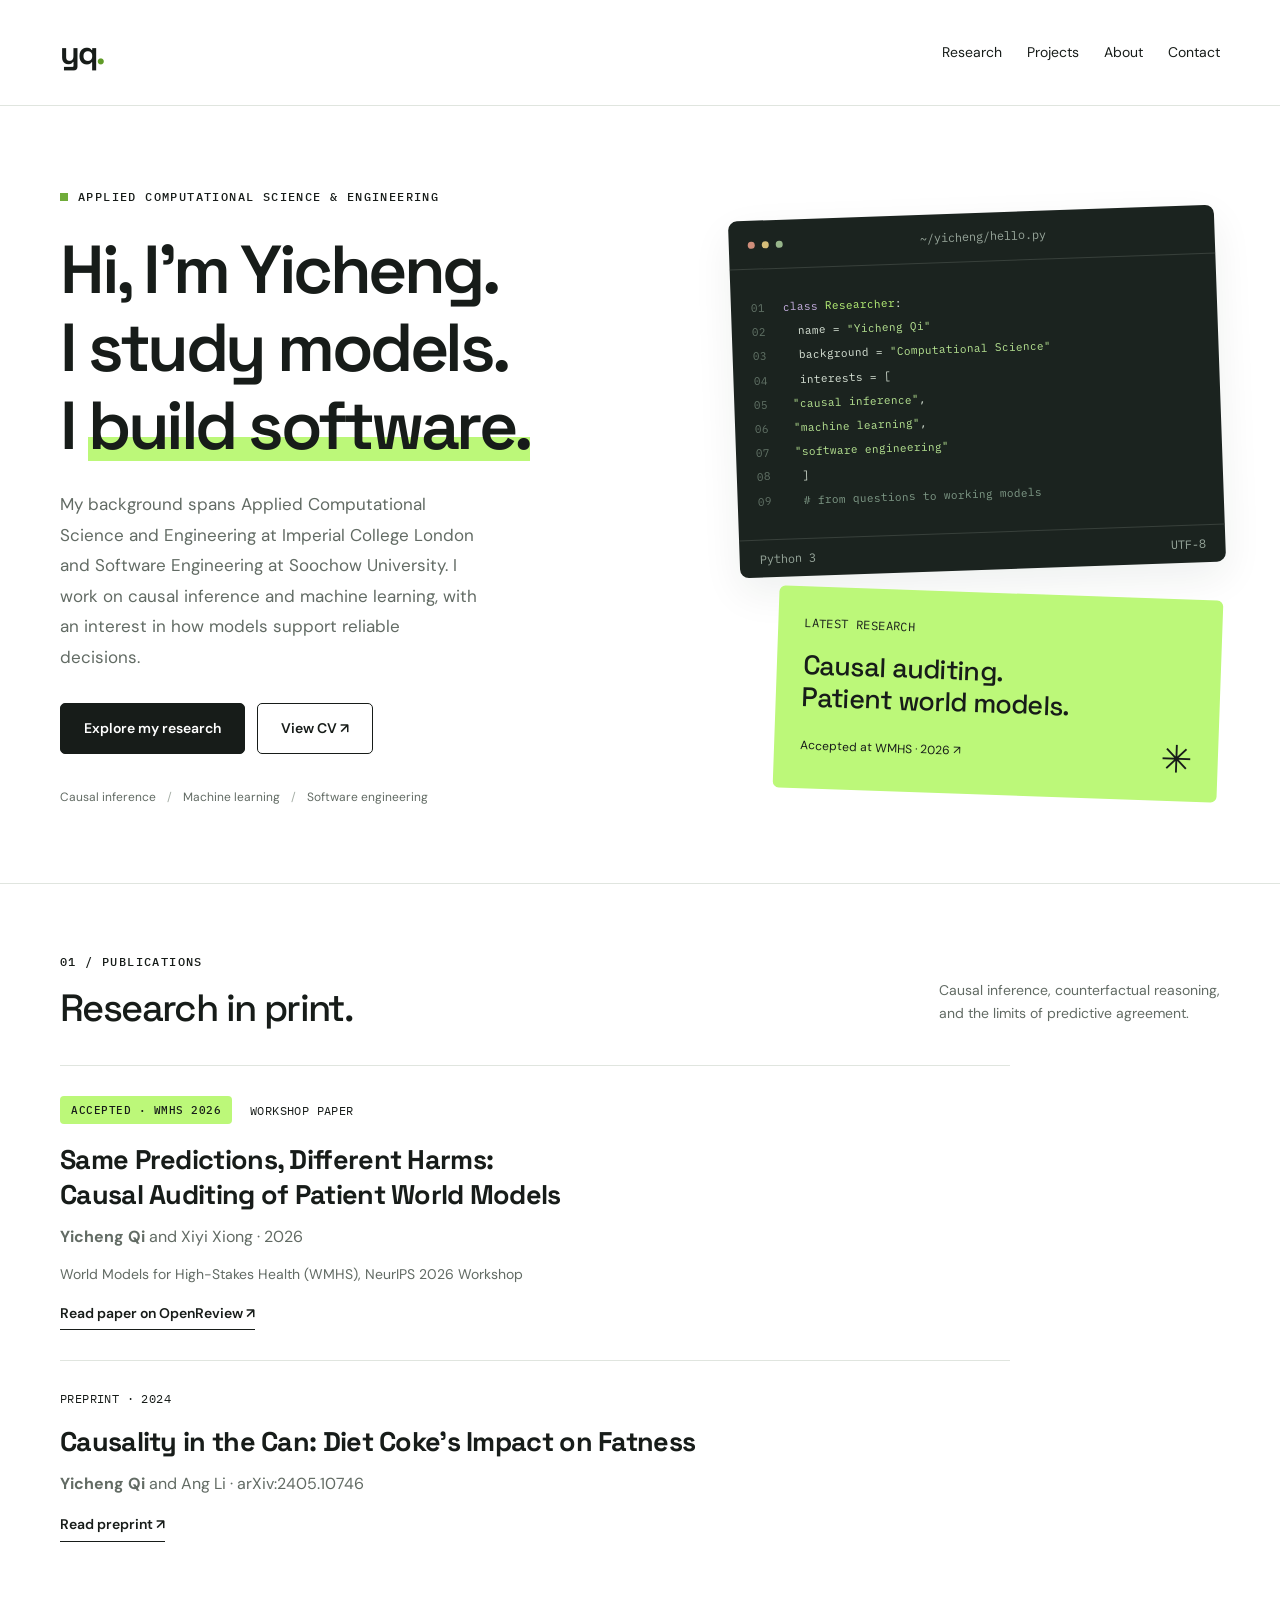
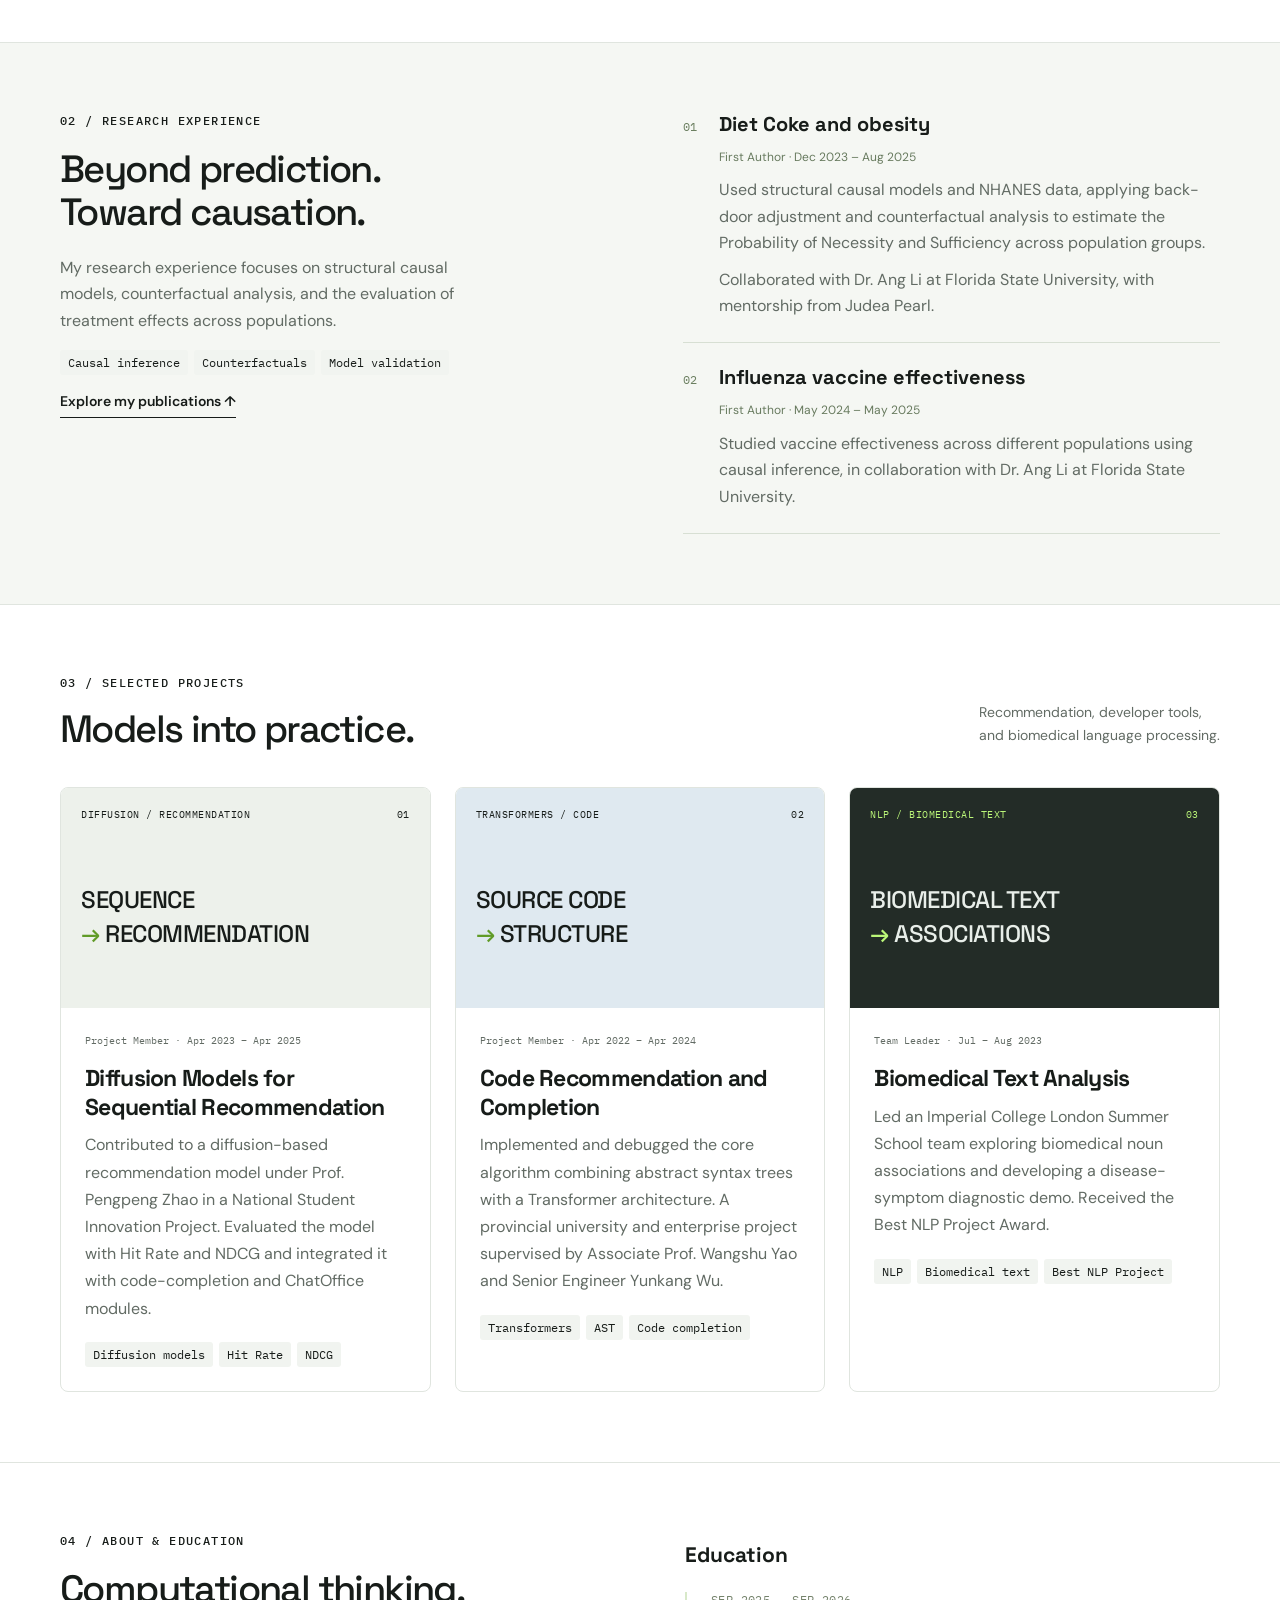
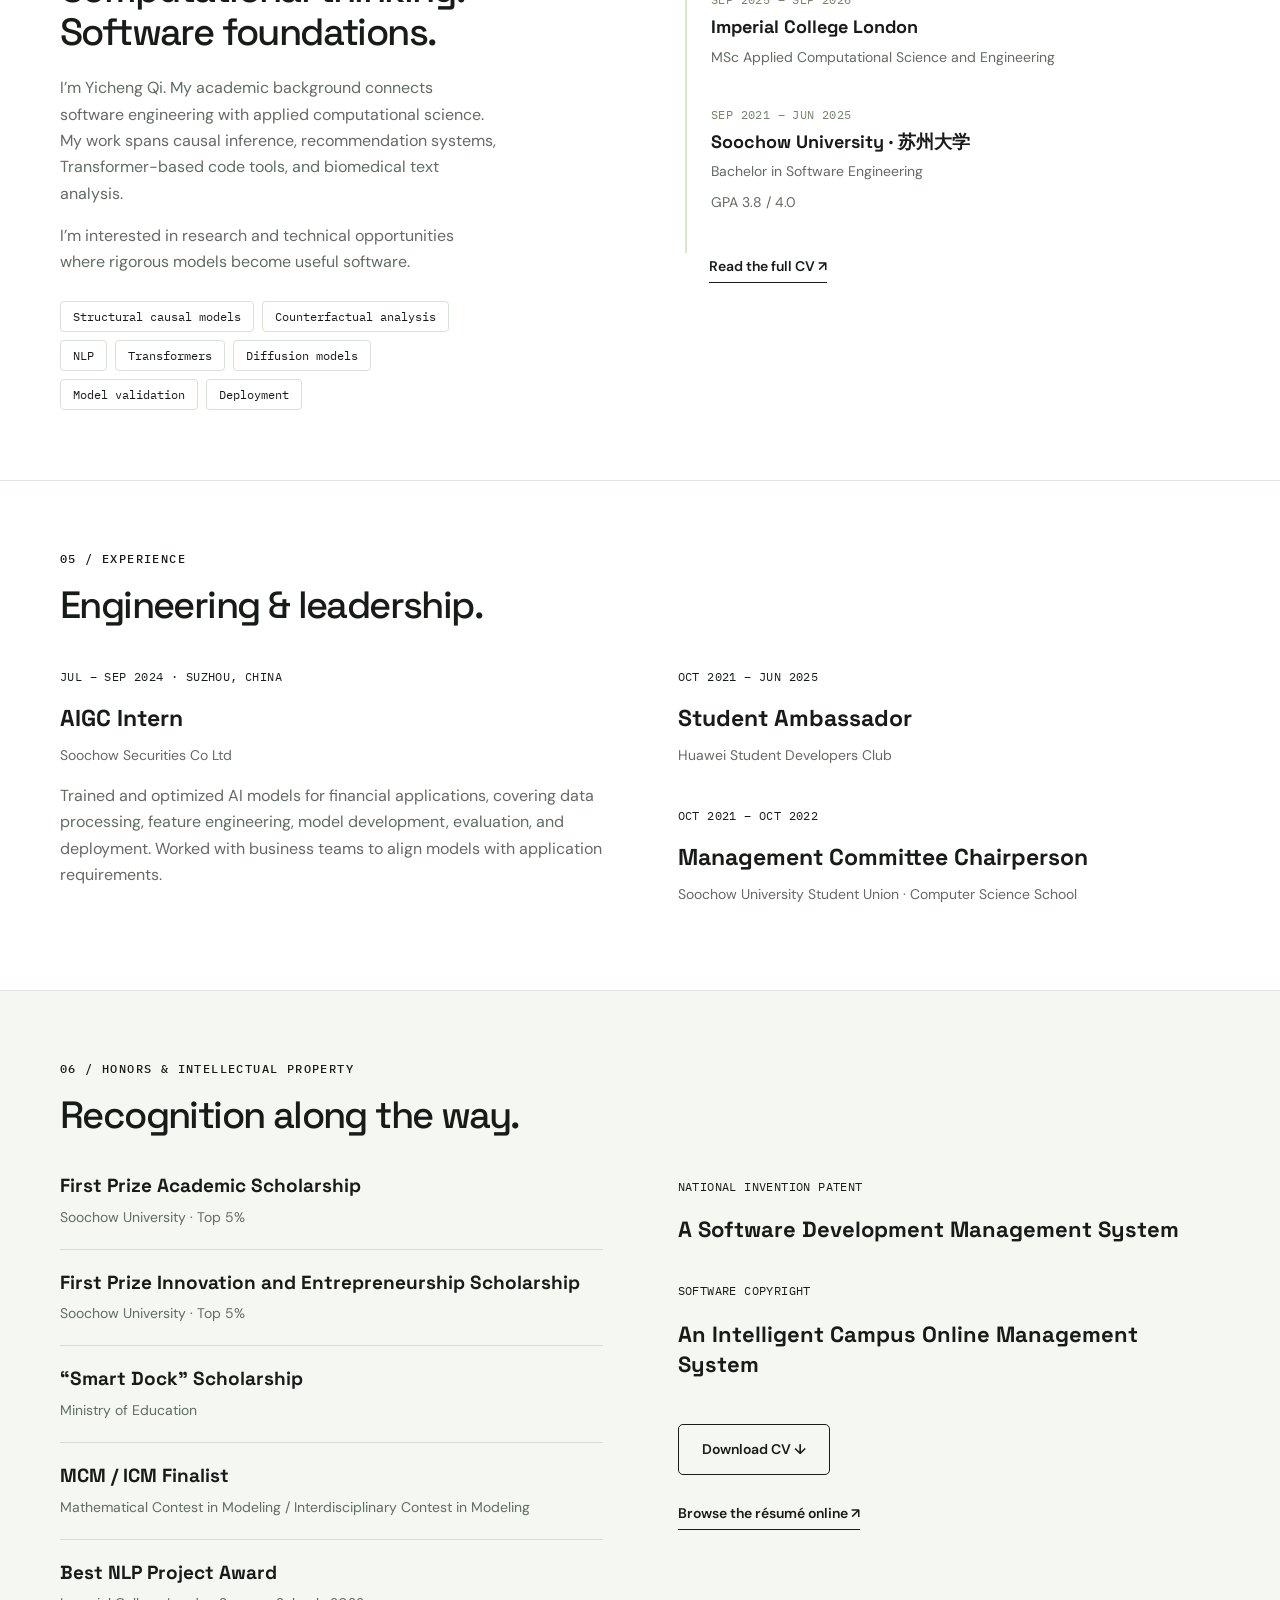
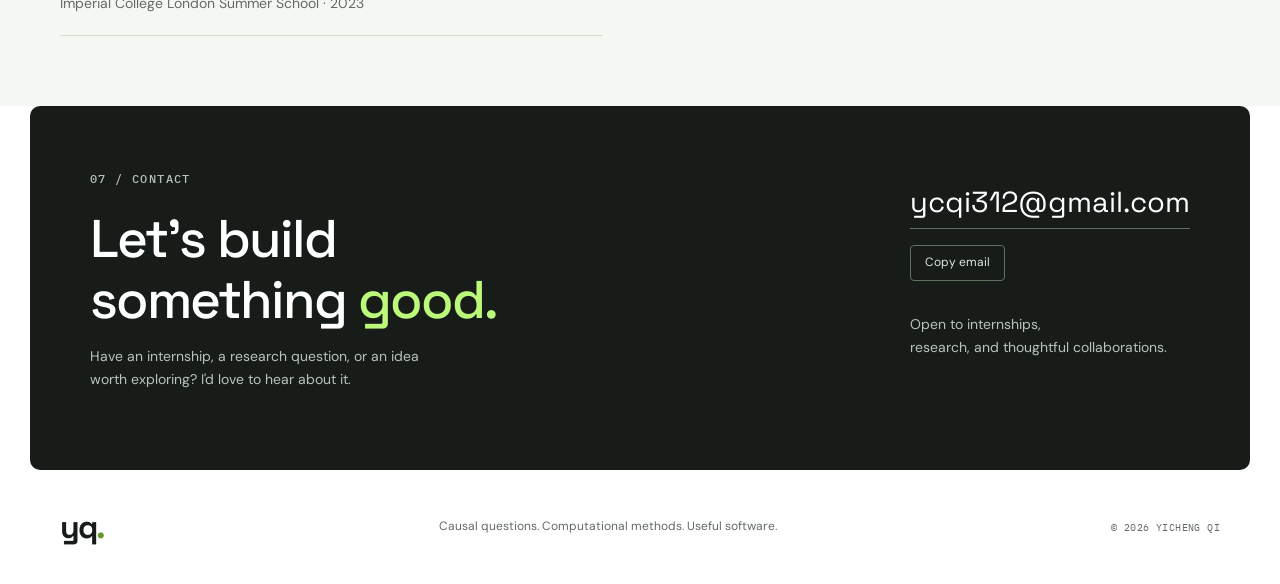
==== commit d8d0fd68: "Publish latest CV and replace portfolio samples with research and experience" ====
--- a/index.html
+++ b/index.html
@@ -1,15 +1,12 @@
-<!doctype html>
-<html lang="en"><head><meta charset="utf-8"><meta name="viewport" content="width=device-width,initial-scale=1"><meta name="description" content="An Imperial College London MSc student's portfolio in applied computational science and engineering, with a software engineering background from Soochow University."><title>Yicheng Qi — Applied Computational Science & Engineering</title><link rel="icon" type="image/svg+xml" href="data:image/svg+xml,%3Csvg xmlns='http://www.w3.org/2000/svg' viewBox='0 0 32 32'%3E%3Crect width='32' height='32' rx='7' fill='%23171b19'/%3E%3Ctext x='5' y='23' font-family='monospace' font-size='20' fill='%23b4f76a'%3Eyq%3C/text%3E%3C/svg%3E"><link rel="stylesheet" href="style.css"></head>
-<body><a class="skip" href="#main">Skip to content</a><header><a class="brand" href="#">yq<span>.</span></a><nav aria-label="Main navigation"><a href="#projects">Projects</a><a href="#research">Research</a><a href="#about">About</a><a class="nav-contact" href="#contact">Let's talk</a></nav></header>
-<main id="main"><section class="hero"><div class="hero-copy"><div class="eyebrow"><span class="mini-square"></span> APPLIED COMPUTATIONAL SCIENCE & ENGINEERING</div><h1>Hi, I'm Yicheng.<br>I build things<br>that <span class="highlight">make sense.</span></h1><p class="intro">MSc student at Imperial College London, with an undergraduate background in Software Engineering from Soochow University. Bringing software thinking to computational problems.</p><div class="hero-actions"><a class="button primary" href="#projects">Explore my work</a><a class="button secondary" href="resume.html" target="_blank" rel="noopener">View résumé</a></div><div class="hero-note">Scientific computing <span>/</span> Software engineering <span>/</span> Machine learning</div></div>
-<div class="hero-side"><div class="terminal"><div class="terminal-bar"><span></span><span></span><span></span><p>~/yicheng/hello.py</p></div><div class="terminal-code"><div><span class="ln">01</span><span class="purple">class</span> <span class="lime">CuriousHuman</span>:</div><div><span class="ln">02</span>  name = <span class="string">"Yicheng Qi"</span></div><div><span class="ln">03</span>  studying = <span class="string">"Computational Science"</span></div><div><span class="ln">04</span>  interests = [</div><div><span class="ln">05</span>    <span class="string">"building useful things"</span>,</div><div><span class="ln">06</span>    <span class="string">"asking better questions"</span>,</div><div><span class="ln">07</span>    <span class="string">"learning by doing"</span></div><div><span class="ln">08</span>  ]</div><div class="terminal-comment"><span class="ln">09</span>  # always a work in progress</div></div><div class="terminal-bottom"><span>Python 3</span><span>UTF-8</span></div></div><div class="current"><span class="mono">CURRENTLY EXPLORING</span><p>Computational problems.<br>Practical solutions.</p><div class="current-foot"><span>Learning in public</span><span class="asterisk">✳</span></div></div></div></section>
-<section class="section projects" id="projects"><div class="section-heading"><div><div class="eyebrow">01 / SELECTED WORK</div><h2>Built to learn.<br>Made to be useful.</h2></div><p>A few projects where an interesting<br>question became working software.</p></div><div class="project-grid">
-<article class="project-card"><div class="project-visual orbit"><div class="demo-header"><span>ORBIT / TASK WORKSPACE</span><span>v.01</span></div><div class="task-line"><span class="task-check">✓</span> Design the data model <small>DONE</small></div><div class="task-line"><span class="task-check">✓</span> Build something useful <small>DONE</small></div><div class="task-line"><span class="task-check pending"></span> Ship the next iteration <small>IN PROGRESS</small></div><div class="workspace-bottom"><span>YOUR IDEAS, IN ORDER.</span><span>03 tasks</span></div></div><div class="project-info"><div class="project-meta">FULL-STACK DEVELOPMENT <span>01</span></div><h3>Orbit</h3><p>A focused task workspace that turns scattered plans into a clear, manageable day.</p><div class="tags"><span>TypeScript</span><span>React</span><span>PostgreSQL</span></div><button class="project-link" data-project="orbit">Read project notes <span>+</span></button></div></article>
-<article class="project-card"><div class="project-visual neural"><div class="demo-header"><span>NEURAL NOTES / RETRIEVAL</span><span>v.01</span></div><div class="query">How does attention work?</div><div class="answer"><span class="answer-label">CONTEXT RETRIEVED</span><div class="answer-line"></div><div class="answer-line short"></div><div class="answer-line"></div><div class="answer-line medium"></div><div class="source-tags"><span>Lecture 07</span><span>Paper notes</span></div></div></div><div class="project-info"><div class="project-meta">APPLIED MACHINE LEARNING <span>02</span></div><h3>Neural Notes</h3><p>An experiment in finding useful answers inside a personal collection of study notes.</p><div class="tags"><span>Python</span><span>Embeddings</span><span>FastAPI</span></div><button class="project-link" data-project="neural">Read project notes <span>+</span></button></div></article>
-<article class="project-card"><div class="project-visual path"><div class="demo-header"><span>PATHFINDER / GRAPH EXPLORER</span><span>v.01</span></div><div class="graph-grid" aria-label="An illustrative grid with a highlighted path"></div><div class="path-footer"><span>DIJKSTRA'S ALGORITHM</span><span>Start → Goal</span></div></div><div class="project-info"><div class="project-meta">ALGORITHMS & VISUALIZATION <span>03</span></div><h3>Pathfinder</h3><p>An interactive way to understand how pathfinding algorithms explore a graph.</p><div class="tags"><span>JavaScript</span><span>Algorithms</span><span>Canvas</span></div><button class="project-link" data-project="path">Read project notes <span>+</span></button></div></article>
-</div></section>
-<section class="section research" id="research"><div class="research-intro"><div class="eyebrow">02 / RESEARCH INTERESTS</div><h2>Good software starts<br>with good questions.</h2><p>I'm drawn to the space between what a system can do and how people actually use it. These are the questions I want to explore next.</p><a class="text-link" href="#contact">Discuss a research opportunity</a></div><div class="research-topics"><article><span class="topic-number">01</span><div><h3>Efficient machine learning</h3><p>How can smaller models remain useful when compute, data, and memory are limited?</p></div></article><article><span class="topic-number">02</span><div><h3>Human–AI interaction</h3><p>How can interfaces help people understand, question, and work with model outputs?</p></div></article><article><span class="topic-number">03</span><div><h3>Reliable software systems</h3><p>How do we design systems that are easier to observe, test, and reason about?</p></div></article></div></section>
-<section class="section about" id="about"><div><div class="eyebrow">03 / A LITTLE ABOUT ME</div><h2>Curious by default.<br>Builder by practice.</h2><p>I'm studying MSc Applied Computational Science and Engineering at Imperial College London. My undergraduate degree in Software Engineering at Soochow University gives me a software-focused foundation for computational work.</p><p>My academic path connects software engineering with computational science: building clear, useful software and applying computational methods to engineering problems.</p><div class="skills"><span>Python</span><span>TypeScript</span><span>C++</span><span>React</span><span>SQL</span><span>Git</span><span>Linux</span><span>PyTorch</span></div></div><div class="experience"><h3>Learning & experience</h3><article><div class="mono">EDUCATION</div><h4>MSc Applied Computational Science and Engineering</h4><p>Imperial College London</p><p class="courses">Postgraduate study in applied computational science and engineering.</p></article><article><div class="mono">UNDERGRADUATE EDUCATION</div><h4>Software Engineering</h4><p>Soochow University · 苏州大学</p><p class="courses">Undergraduate study in software engineering.</p></article><a class="text-link" href="resume.html" target="_blank" rel="noopener">Read the full résumé</a></div></section>
-<section class="contact" id="contact"><div><div class="eyebrow">04 / WHAT'S NEXT</div><h2>Let's build<br>something <em>good.</em></h2><p>Have an internship, a research question, or an idea<br>worth exploring? I'd love to hear about it.</p></div><div class="contact-right"><a class="email-link" href="mailto:ycqi312@gmail.com">ycqi312@gmail.com</a><button class="copy-button" id="copy-email">Copy email</button><p>Open to internships,<br>research, and thoughtful collaborations.</p><span role="status" id="copy-status"></span></div></section>
-</main><footer><a class="brand" href="#">yq<span>.</span></a><p>Built with curiosity. And a little caffeine.</p><span class="mono">© 2026 YICHENG QI</span></footer>
-<dialog id="project-dialog" aria-labelledby="dialog-title"><button class="dialog-close" aria-label="Close project details">×</button><div class="eyebrow">PROJECT NOTES</div><h2 id="dialog-title"></h2><p id="dialog-description"></p><h3>The approach</h3><p id="dialog-approach"></p><h3>What I learned</h3><p id="dialog-learned"></p><div class="tags" id="dialog-tags"></div></dialog><script src="app.js"></script></body></html>
+<!DOCTYPE html>
+
+<html lang="en"><head><meta charset="utf-8"/><meta content="width=device-width,initial-scale=1" name="viewport"/><meta content="Yicheng Qi — Imperial College London and Soochow University. Causal inference, patient world models, machine learning, and software engineering." name="description"/><title>Yicheng Qi — Applied Computational Science &amp; Engineering</title><link href="data:image/svg+xml,%3Csvg xmlns='http://www.w3.org/2000/svg' viewBox='0 0 32 32'%3E%3Crect width='32' height='32' rx='7' fill='%23171b19'/%3E%3Ctext x='5' y='23' font-family='monospace' font-size='20' fill='%23b4f76a'%3Eyq%3C/text%3E%3C/svg%3E" rel="icon" type="image/svg+xml"/><link href="style.css" rel="stylesheet"/></head>
+<body><a class="skip" href="#main">Skip to content</a><header><a class="brand" href="#">yq<span>.</span></a><nav aria-label="Main navigation"><a href="#research">Research</a><a href="#projects">Projects</a><a href="#about">About</a><a href="#contact">Contact</a></nav></header>
+<main id="main"><section class="hero"><div class="hero-copy"><div class="eyebrow"><span class="mini-square"></span> APPLIED COMPUTATIONAL SCIENCE &amp; ENGINEERING</div><h1>Hi, I’m Yicheng.<br/>I study models.<br/>I <span class="highlight">build software.</span></h1><p class="intro">My background spans Applied Computational Science and Engineering at Imperial College London and Software Engineering at Soochow University. I work on causal inference and machine learning, with an interest in how models support reliable decisions.</p><div class="hero-actions"><a class="button primary" href="#research">Explore my research</a><a class="button secondary" href="assets/Yicheng_Qi_CV.pdf" rel="noopener" target="_blank">View CV ↗</a></div><div class="hero-note">Causal inference <span>/</span> Machine learning <span>/</span> Software engineering</div></div>
+<div class="hero-side"><div class="terminal"><div class="terminal-bar"><span></span><span></span><span></span><p>~/yicheng/hello.py</p></div><div class="terminal-code"><div><span class="ln">01</span><span class="purple">class</span> <span class="lime">Researcher</span>:</div><div><span class="ln">02</span>  name = <span class="string">"Yicheng Qi"</span></div><div><span class="ln">03</span>  background = <span class="string">"Computational Science"</span></div><div><span class="ln">04</span>  interests = [</div><div><span class="ln">05</span> <span class="string">"causal inference"</span>,</div><div><span class="ln">06</span> <span class="string">"machine learning"</span>,</div><div><span class="ln">07</span> <span class="string">"software engineering"</span></div><div><span class="ln">08</span>  ]</div><div class="terminal-comment"><span class="ln">09</span>  # from questions to working models</div></div><div class="terminal-bottom"><span>Python 3</span><span>UTF-8</span></div></div><div class="current"><span class="mono">LATEST RESEARCH</span><p>Causal auditing.<br/>Patient world models.</p><div class="current-foot"><a href="#publications">Accepted at WMHS · 2026 ↗</a><span aria-hidden="true" class="asterisk">✳</span></div></div></div></section><section class="section publications" id="publications"><div class="section-heading"><div><div class="eyebrow">01 / PUBLICATIONS</div><h2>Research in print.</h2></div><p>Causal inference, counterfactual reasoning,<br/>and the limits of predictive agreement.</p></div><article class="publication"><div class="publication-meta"><span class="status-badge">ACCEPTED · WMHS 2026</span><span class="mono">WORKSHOP PAPER</span></div><h3>Same Predictions, Different Harms:<br/>Causal Auditing of Patient World Models</h3><p><strong>Yicheng Qi</strong> and Xiyi Xiong · 2026</p><p class="venue">World Models for High-Stakes Health (WMHS), NeurIPS 2026 Workshop</p><a class="text-link" href="https://openreview.net/pdf?id=dbQl8Hn8fv" rel="noopener" target="_blank">Read paper on OpenReview ↗</a></article><article class="publication"><div class="publication-meta"><span class="mono">PREPRINT · 2024</span></div><h3>Causality in the Can: Diet Coke’s Impact on Fatness</h3><p><strong>Yicheng Qi</strong> and Ang Li · arXiv:2405.10746</p><a class="text-link" href="https://arxiv.org/abs/2405.10746" rel="noopener" target="_blank">Read preprint ↗</a></article></section>
+<section class="section research" id="research"><div class="research-intro"><div class="eyebrow">02 / RESEARCH EXPERIENCE</div><h2>Beyond prediction.<br/>Toward causation.</h2><p>My research experience focuses on structural causal models, counterfactual analysis, and the evaluation of treatment effects across populations.</p><div class="tags"><span>Causal inference</span><span>Counterfactuals</span><span>Model validation</span></div><a class="text-link" href="#publications">Explore my publications ↑</a></div><div class="research-topics"><article><span class="topic-number">01</span><div><h3>Diet Coke and obesity</h3><p class="entry-date">First Author · Dec 2023 – Aug 2025</p><p>Used structural causal models and NHANES data, applying back-door adjustment and counterfactual analysis to estimate the Probability of Necessity and Sufficiency across population groups.</p><p>Collaborated with Dr. Ang Li at Florida State University, with mentorship from Judea Pearl.</p></div></article><article><span class="topic-number">02</span><div><h3>Influenza vaccine effectiveness</h3><p class="entry-date">First Author · May 2024 – May 2025</p><p>Studied vaccine effectiveness across different populations using causal inference, in collaboration with Dr. Ang Li at Florida State University.</p></div></article></div></section><section class="section projects" id="projects"><div class="section-heading"><div><div class="eyebrow">03 / SELECTED PROJECTS</div><h2>Models into practice.</h2></div><p>Recommendation, developer tools,<br/>and biomedical language processing.</p></div><div class="project-grid"><article class="project-card"><div class="project-visual project-diffusion"><div class="demo-header"><span>DIFFUSION / RECOMMENDATION</span><span>01</span></div><div class="project-concept">SEQUENCE<br/><span>→</span> RECOMMENDATION</div></div><div class="project-info"><div class="project-meta">Project Member · Apr 2023 – Apr 2025</div><h3>Diffusion Models for Sequential Recommendation</h3><p>Contributed to a diffusion-based recommendation model under Prof. Pengpeng Zhao in a National Student Innovation Project. Evaluated the model with Hit Rate and NDCG and integrated it with code-completion and ChatOffice modules.</p><div class="tags"><span>Diffusion models</span><span>Hit Rate</span><span>NDCG</span></div></div></article><article class="project-card"><div class="project-visual project-code"><div class="demo-header"><span>TRANSFORMERS / CODE</span><span>02</span></div><div class="project-concept">SOURCE CODE<br/><span>→</span> STRUCTURE</div></div><div class="project-info"><div class="project-meta">Project Member · Apr 2022 – Apr 2024</div><h3>Code Recommendation and Completion</h3><p>Implemented and debugged the core algorithm combining abstract syntax trees with a Transformer architecture. A provincial university and enterprise project supervised by Associate Prof. Wangshu Yao and Senior Engineer Yunkang Wu.</p><div class="tags"><span>Transformers</span><span>AST</span><span>Code completion</span></div></div></article><article class="project-card"><div class="project-visual project-biomedical"><div class="demo-header"><span>NLP / BIOMEDICAL TEXT</span><span>03</span></div><div class="project-concept">BIOMEDICAL TEXT<br/><span>→</span> ASSOCIATIONS</div></div><div class="project-info"><div class="project-meta">Team Leader · Jul – Aug 2023</div><h3>Biomedical Text Analysis</h3><p>Led an Imperial College London Summer School team exploring biomedical noun associations and developing a disease-symptom diagnostic demo. Received the Best NLP Project Award.</p><div class="tags"><span>NLP</span><span>Biomedical text</span><span>Best NLP Project</span></div></div></article></div></section>
+
+<section class="section about" id="about"><div><div class="eyebrow">04 / ABOUT &amp; EDUCATION</div><h2>Computational thinking.<br/>Software foundations.</h2><p>I’m Yicheng Qi. My academic background connects software engineering with applied computational science. My work spans causal inference, recommendation systems, Transformer-based code tools, and biomedical text analysis.</p><p>I’m interested in research and technical opportunities where rigorous models become useful software.</p><div class="skills"><span>Structural causal models</span><span>Counterfactual analysis</span><span>NLP</span><span>Transformers</span><span>Diffusion models</span><span>Model validation</span><span>Deployment</span></div></div><div class="experience"><h3>Education</h3><article><div class="mono">SEP 2025 – SEP 2026</div><h4>Imperial College London</h4><p>MSc Applied Computational Science and Engineering</p></article><article><div class="mono">SEP 2021 – JUN 2025</div><h4>Soochow University · 苏州大学</h4><p>Bachelor in Software Engineering</p><p class="courses">GPA 3.8 / 4.0</p></article><a class="text-link" href="assets/Yicheng_Qi_CV.pdf" rel="noopener" target="_blank">Read the full CV ↗</a></div></section>
+<section class="section background" id="experience"><div class="section-heading"><div><div class="eyebrow">05 / EXPERIENCE</div><h2>Engineering &amp; leadership.</h2></div></div><div class="background-grid"><article class="background-entry"><span class="mono">JUL – SEP 2024 · SUZHOU, CHINA</span><h3>AIGC Intern</h3><p class="organization">Soochow Securities Co Ltd</p><p>Trained and optimized AI models for financial applications, covering data processing, feature engineering, model development, evaluation, and deployment. Worked with business teams to align models with application requirements.</p></article><div><article class="background-entry"><span class="mono">OCT 2021 – JUN 2025</span><h3>Student Ambassador</h3><p class="organization">Huawei Student Developers Club</p></article><article class="background-entry"><span class="mono">OCT 2021 – OCT 2022</span><h3>Management Committee Chairperson</h3><p class="organization">Soochow University Student Union · Computer Science School</p></article></div></div></section><section class="section honors" id="honors"><div class="section-heading"><div><div class="eyebrow">06 / HONORS &amp; INTELLECTUAL PROPERTY</div><h2>Recognition along the way.</h2></div></div><div class="background-grid"><div class="award-list"><article><h3>First Prize Academic Scholarship</h3><p>Soochow University · Top 5%</p></article><article><h3>First Prize Innovation and Entrepreneurship Scholarship</h3><p>Soochow University · Top 5%</p></article><article><h3>“Smart Dock” Scholarship</h3><p>Ministry of Education</p></article><article><h3>MCM / ICM Finalist</h3><p>Mathematical Contest in Modeling / Interdisciplinary Contest in Modeling</p></article><article><h3>Best NLP Project Award</h3><p>Imperial College London Summer School · 2023</p></article></div><div class="ip-list"><article><span class="mono">NATIONAL INVENTION PATENT</span><h3>A Software Development Management System</h3></article><article><span class="mono">SOFTWARE COPYRIGHT</span><h3>An Intelligent Campus Online Management System</h3></article><a class="button secondary cv-download" download="Yicheng_Qi_CV.pdf" href="assets/Yicheng_Qi_CV.pdf">Download CV ↓</a><a class="text-link" href="resume.html">Browse the résumé online ↗</a></div></div></section><section class="contact" id="contact"><div><div class="eyebrow">07 / CONTACT</div><h2>Let's build<br/>something <em>good.</em></h2><p>Have an internship, a research question, or an idea<br/>worth exploring? I'd love to hear about it.</p></div><div class="contact-right"><a class="email-link" href="mailto:ycqi312@gmail.com">ycqi312@gmail.com</a><button class="copy-button" id="copy-email">Copy email</button><p>Open to internships,<br/>research, and thoughtful collaborations.</p><span id="copy-status" role="status"></span></div></section>
+</main><footer><a class="brand" href="#">yq<span>.</span></a><p>Causal questions. Computational methods. Useful software.</p><span class="mono">© 2026 YICHENG QI</span></footer>
+<script src="app.js"></script></body></html>
--- a/style.css
+++ b/style.css
@@ -3,3 +3,6 @@
 @media(min-width:1500px){header,main,footer{max-width:1380px}.hero{gap:100px}.terminal-code{font-size:14px}}@media(max-width:1000px){header{padding:0 30px}.hero{padding:60px 30px;gap:30px}h1{font-size:51px;letter-spacing:-2px}.section{padding:55px 30px}.project-grid{gap:14px}.project-info{padding:20px 16px}.terminal-code{font-size:10px}.hero-note{max-width:300px}.research,.about{gap:40px}.project-visual{padding:14px}.contact{padding:45px 30px;margin:0 20px 30px}.task-line{font-size:9px}.task-line small{display:none}footer{padding:0 30px 30px}}
 @media(max-width:720px){header{height:80px;padding:0 22px}nav{gap:12px;font-size:14px}.nav-contact{padding:7px 10px}.brand{font-size:29px}.hero{grid-template-columns:1fr;padding:45px 22px;gap:30px}h1{font-size:clamp(40px,9vw,60px);letter-spacing:-2px}.hero-side{max-width:450px;width:100%;margin:0 auto}.terminal-code{font-size:12px}.current{margin-left:50px}.hero-note{max-width:none}.section{padding:45px 22px}.section-heading{align-items:start;gap:20px;flex-direction:column}.section-heading p br{display:none}h2{font-size:32px}.project-grid{grid-template-columns:1fr;gap:22px}.project-visual{height:230px;padding:24px}.task-line{font-size:12px}.task-line small{display:block}.project-info{padding:25px}.project-info p{min-height:0;font-size:16px}.project-meta{font-size:12px}.tags span{font-size:12px}.research,.about{grid-template-columns:1fr;gap:35px}.research-topics h3{font-size:22px}.research-topics p{font-size:16px}.contact{grid-template-columns:1fr;margin:0 12px 25px;padding:38px 25px;gap:25px}.contact h2{font-size:46px}.contact-right{justify-self:start;width:100%}.email-link{font-size:26px;width:max-content;max-width:100%}.contact-right p{margin-top:22px}footer{padding:0 22px 25px;flex-wrap:wrap;gap:10px}footer p{margin-left:auto}footer .mono{width:100%;text-align:right}dialog{padding:35px 25px}}
 @media(prefers-reduced-motion:reduce){html{scroll-behavior:auto}*{transition:none!important}}@media print{.resume .button{display:none}.resume{padding:0}body{font-size:12px}.resume h1{font-size:35px}.resume section{break-inside:avoid}}
+/* CV-backed research and project content */
+.publication{padding:30px 0;border-top:1px solid var(--line);max-width:950px}.publication-meta{display:flex;align-items:center;gap:18px;flex-wrap:wrap;margin-bottom:18px}.status-badge{font:500 11px var(--mono);letter-spacing:.5px;background:var(--lime);padding:7px 11px;border-radius:4px}.publication h3{font-size:27px;line-height:1.3;letter-spacing:-.7px}.publication p{color:var(--muted);margin:12px 0 0}.publication .venue{font-size:14px}.publication .text-link{margin-top:16px}.project-concept{font:500 24px/1.4 var(--display);letter-spacing:-.5px;margin:auto 0}.project-concept span{color:#609b27}.project-diffusion{background:#edf1eb}.project-code{background:#dfe9f0}.project-biomedical{background:#232c27;color:#e8eee9}.project-biomedical span{color:var(--lime)}.project-info h3{font-size:23px;line-height:1.25}.project-meta{font-size:10px;line-height:1.8;letter-spacing:0}.project-info p{min-height:0}.research-topics .entry-date{font-size:12px;color:#677a5e;margin-top:12px}.background-grid{display:grid;grid-template-columns:1fr 1fr;gap:75px}.background-entry h3{font-size:23px;margin:15px 0 10px;line-height:1.3}.background-entry p{color:var(--muted)}.background-entry .organization{font-size:14px;margin-top:8px}.background-entry+.background-entry{margin-top:35px}.honors{background:#f5f7f3}.award-list article{padding:20px 0;border-bottom:1px solid #d7dfd3}.award-list article:first-child{padding-top:0}.award-list h3{font-size:19px;line-height:1.4}.award-list p{font-size:14px;color:var(--muted);margin:6px 0 0}.ip-list article{margin-bottom:32px}.ip-list h3{font-size:22px;line-height:1.4;margin-top:15px}.cv-download{display:inline-block;margin:12px 0}.ip-list .text-link{display:block;width:fit-content}.resume-actions{display:flex;align-items:center;gap:24px;flex-wrap:wrap;margin-bottom:30px}.resume-actions .text-link{margin:0}.resume h2{padding-top:28px;margin-top:30px;border-top:1px solid var(--line)}.resume p{white-space:normal}.inline-link{color:#477924;text-decoration:underline}.hero-actions{flex-wrap:wrap}.terminal-code{font-size:11px}.contact .email-link{overflow-wrap:anywhere}nav{gap:25px}
+@media(max-width:1000px){.background-grid{gap:40px}.terminal-code{font-size:9px}}@media(max-width:720px){.background-grid{grid-template-columns:1fr;gap:35px}.publication h3{font-size:23px}.publication h3 br{display:none}.terminal-code{font-size:clamp(9px,2.8vw,12px)}.project-concept{font-size:28px}nav{gap:14px}.resume{padding:35px 22px}.resume h1{font-size:43px}}
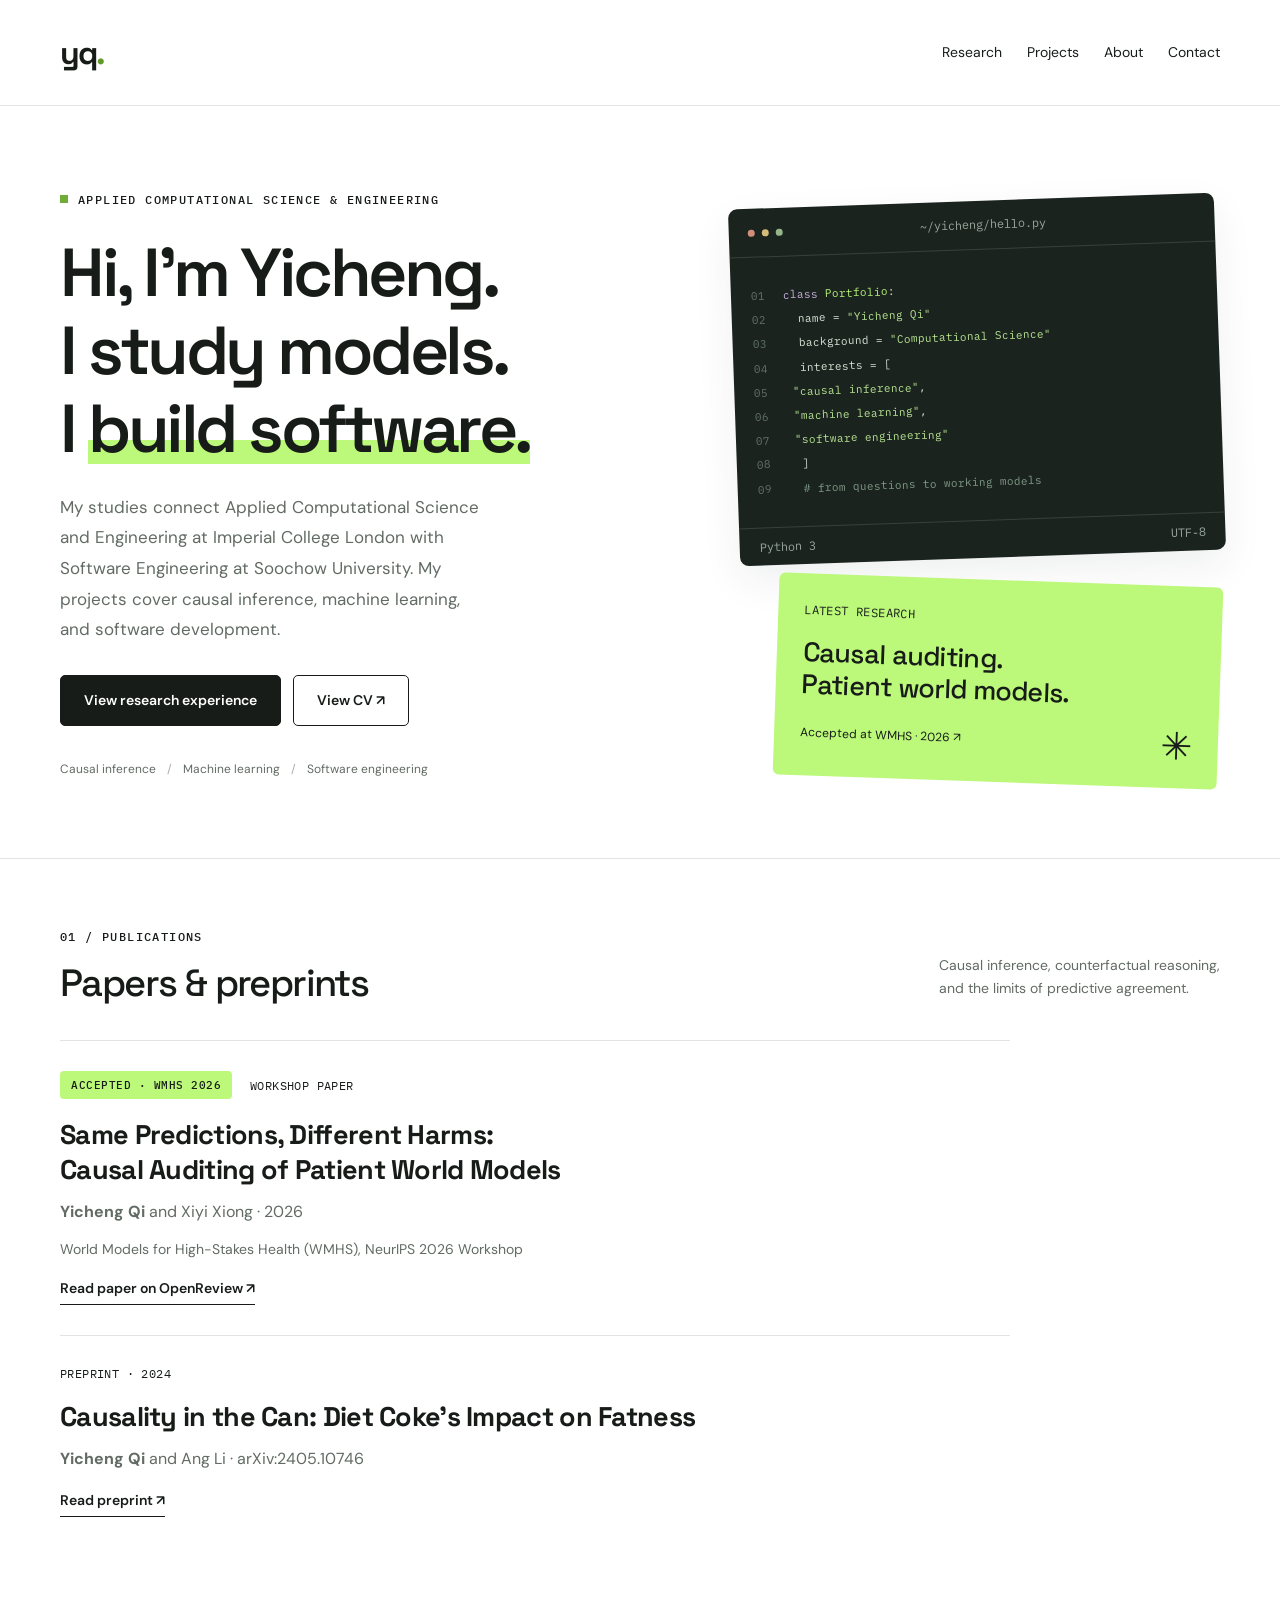
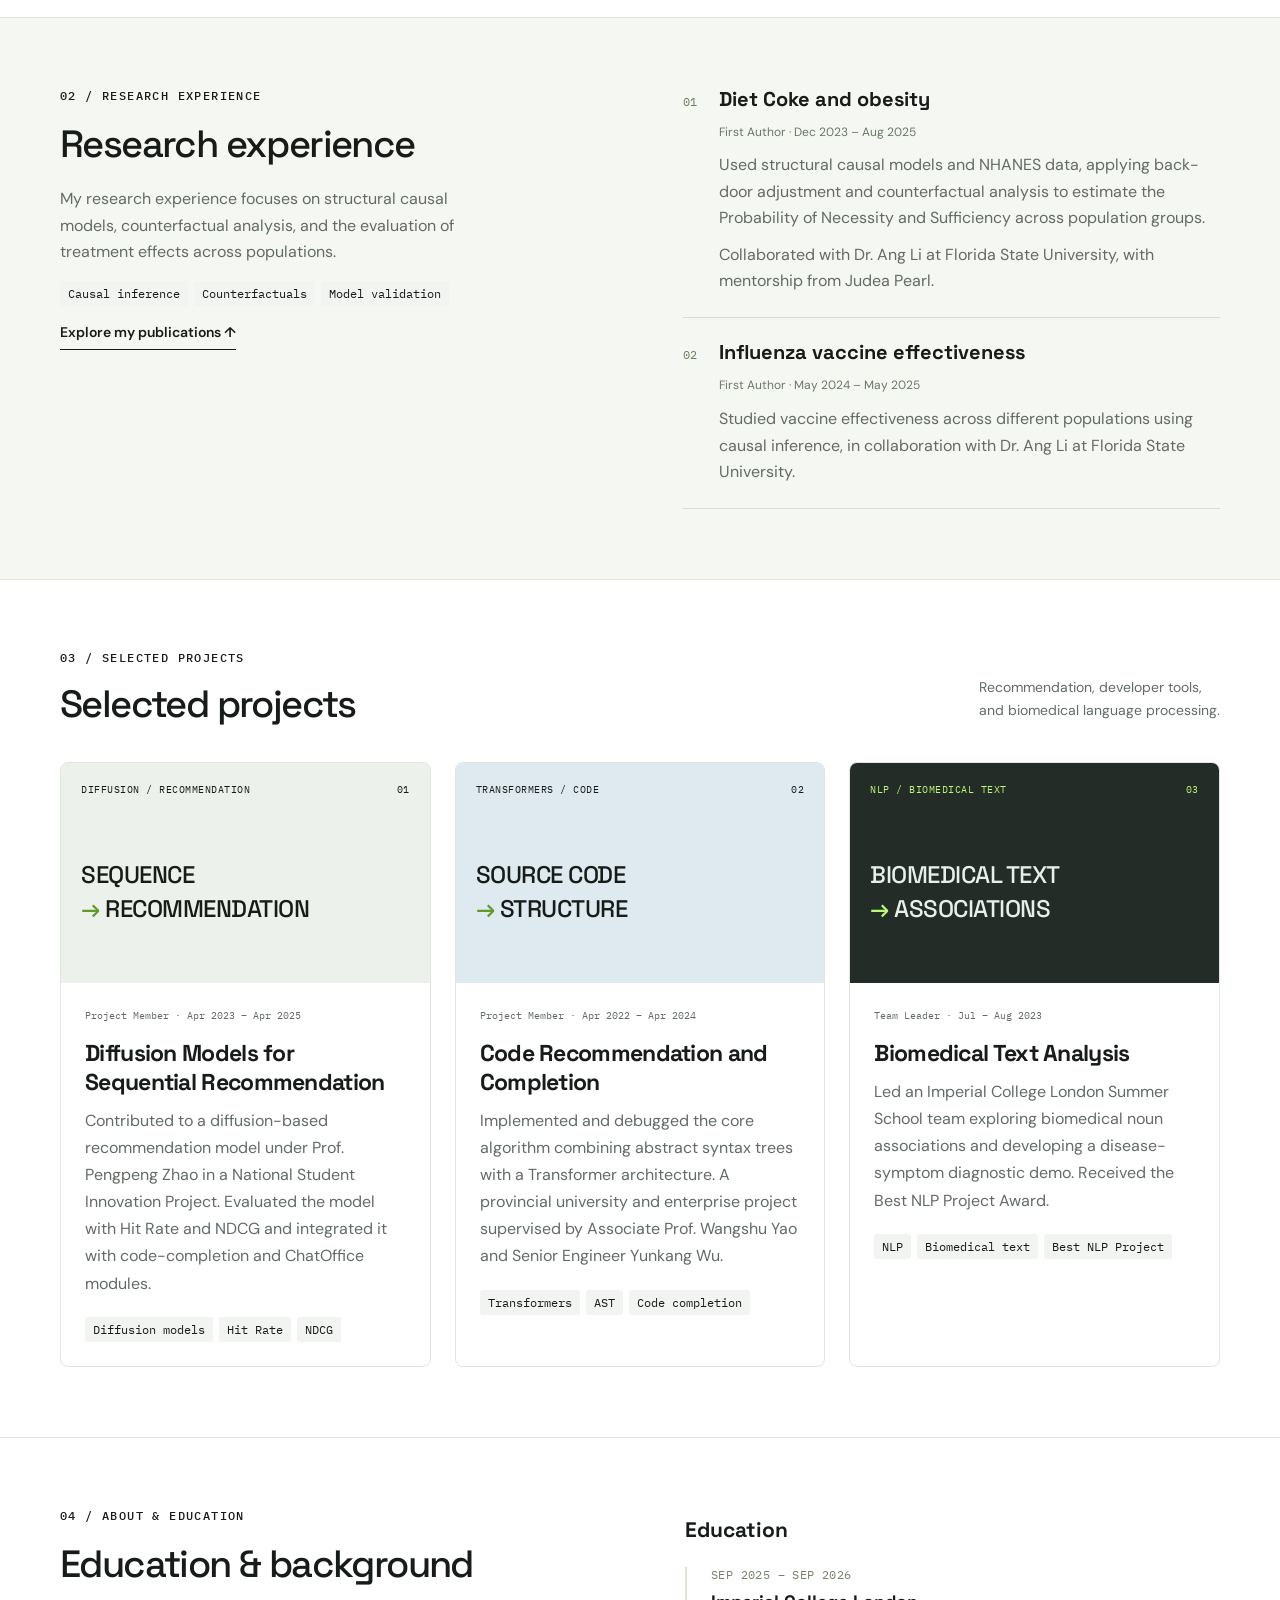
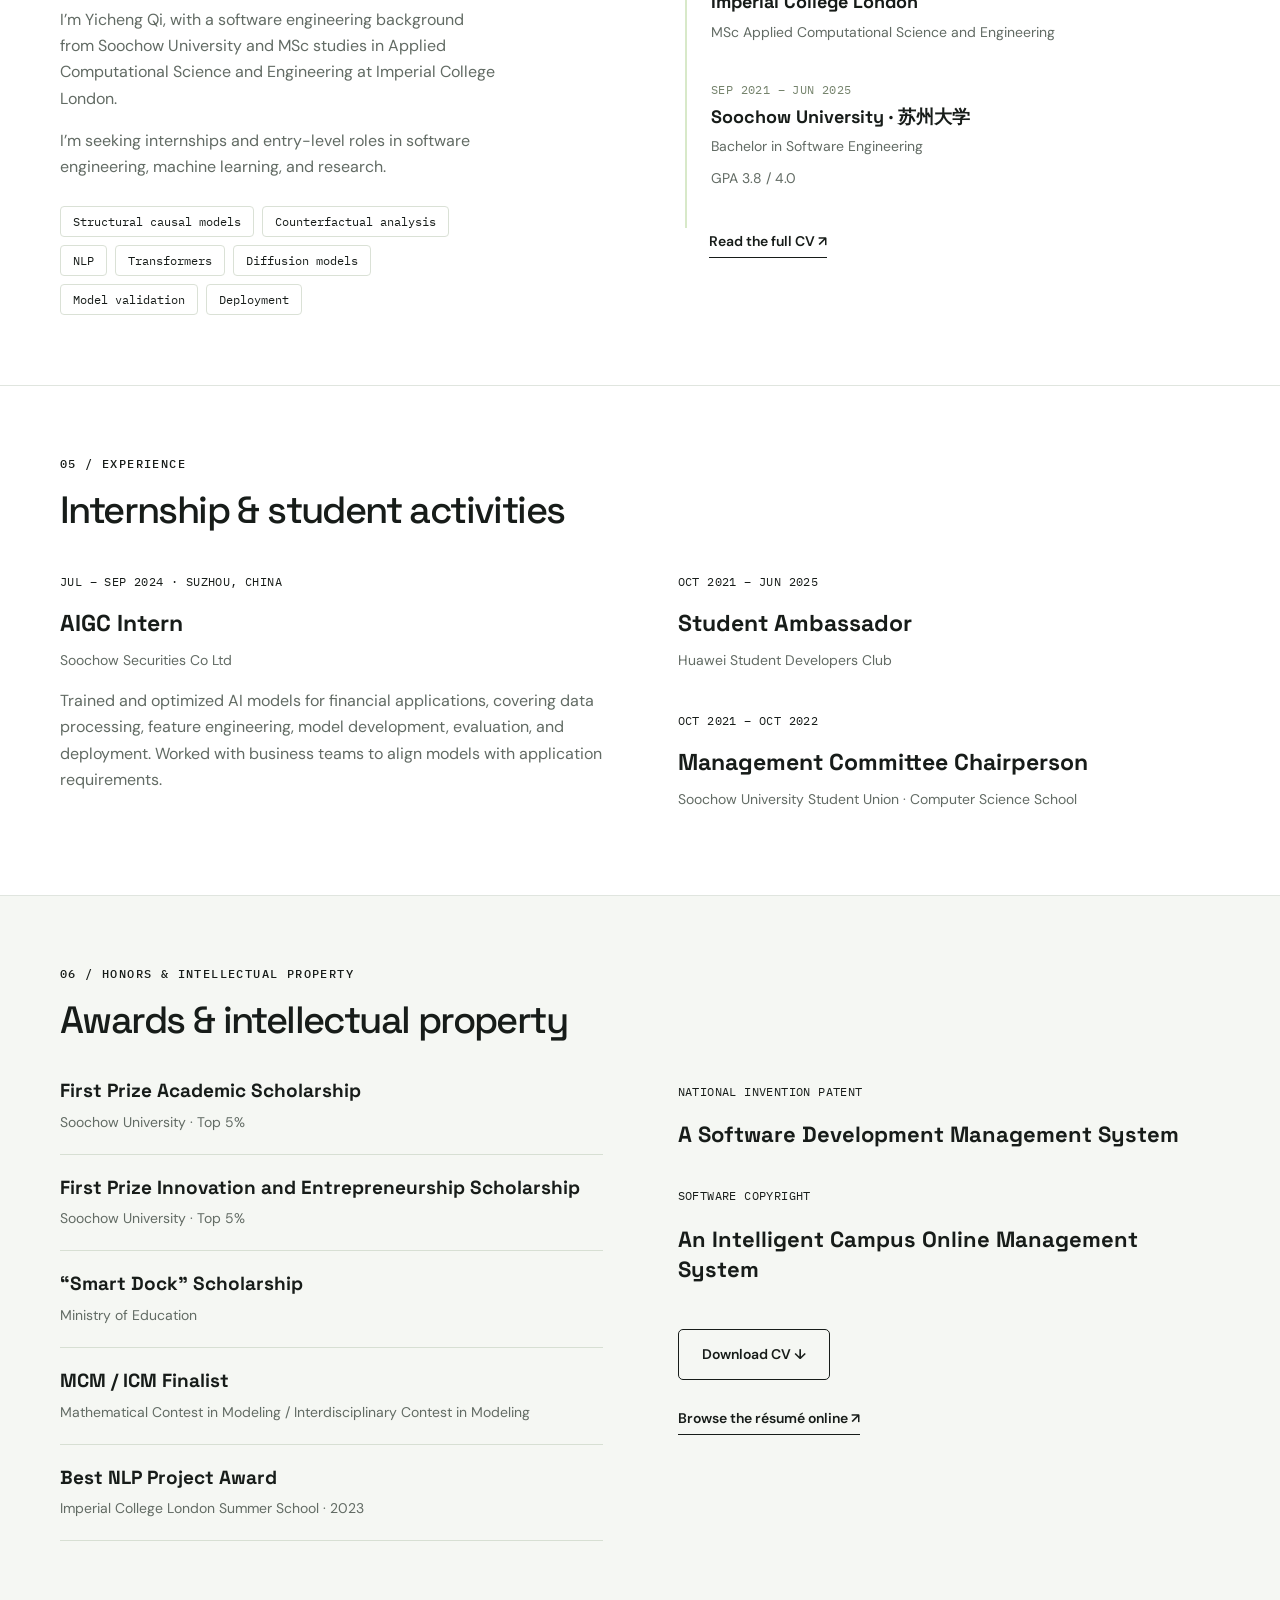
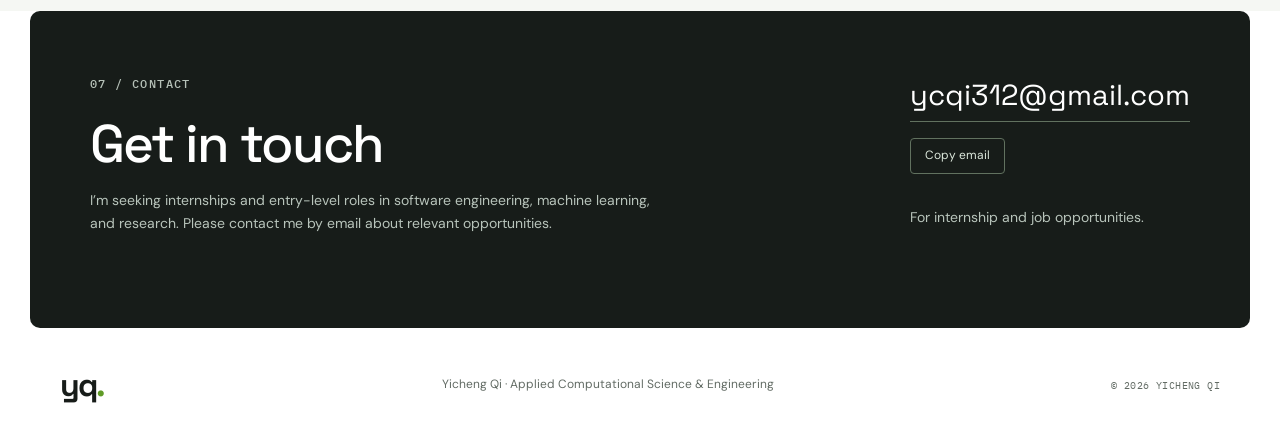
==== commit c5fa11b5: "Clarify student portfolio identity and job-seeking contact language" ====
--- a/index.html
+++ b/index.html
@@ -2,11 +2,10 @@
 
 <html lang="en"><head><meta charset="utf-8"/><meta content="width=device-width,initial-scale=1" name="viewport"/><meta content="Yicheng Qi — Imperial College London and Soochow University. Causal inference, patient world models, machine learning, and software engineering." name="description"/><title>Yicheng Qi — Applied Computational Science &amp; Engineering</title><link href="data:image/svg+xml,%3Csvg xmlns='http://www.w3.org/2000/svg' viewBox='0 0 32 32'%3E%3Crect width='32' height='32' rx='7' fill='%23171b19'/%3E%3Ctext x='5' y='23' font-family='monospace' font-size='20' fill='%23b4f76a'%3Eyq%3C/text%3E%3C/svg%3E" rel="icon" type="image/svg+xml"/><link href="style.css" rel="stylesheet"/></head>
 <body><a class="skip" href="#main">Skip to content</a><header><a class="brand" href="#">yq<span>.</span></a><nav aria-label="Main navigation"><a href="#research">Research</a><a href="#projects">Projects</a><a href="#about">About</a><a href="#contact">Contact</a></nav></header>
-<main id="main"><section class="hero"><div class="hero-copy"><div class="eyebrow"><span class="mini-square"></span> APPLIED COMPUTATIONAL SCIENCE &amp; ENGINEERING</div><h1>Hi, I’m Yicheng.<br/>I study models.<br/>I <span class="highlight">build software.</span></h1><p class="intro">My background spans Applied Computational Science and Engineering at Imperial College London and Software Engineering at Soochow University. I work on causal inference and machine learning, with an interest in how models support reliable decisions.</p><div class="hero-actions"><a class="button primary" href="#research">Explore my research</a><a class="button secondary" href="assets/Yicheng_Qi_CV.pdf" rel="noopener" target="_blank">View CV ↗</a></div><div class="hero-note">Causal inference <span>/</span> Machine learning <span>/</span> Software engineering</div></div>
-<div class="hero-side"><div class="terminal"><div class="terminal-bar"><span></span><span></span><span></span><p>~/yicheng/hello.py</p></div><div class="terminal-code"><div><span class="ln">01</span><span class="purple">class</span> <span class="lime">Researcher</span>:</div><div><span class="ln">02</span>  name = <span class="string">"Yicheng Qi"</span></div><div><span class="ln">03</span>  background = <span class="string">"Computational Science"</span></div><div><span class="ln">04</span>  interests = [</div><div><span class="ln">05</span> <span class="string">"causal inference"</span>,</div><div><span class="ln">06</span> <span class="string">"machine learning"</span>,</div><div><span class="ln">07</span> <span class="string">"software engineering"</span></div><div><span class="ln">08</span>  ]</div><div class="terminal-comment"><span class="ln">09</span>  # from questions to working models</div></div><div class="terminal-bottom"><span>Python 3</span><span>UTF-8</span></div></div><div class="current"><span class="mono">LATEST RESEARCH</span><p>Causal auditing.<br/>Patient world models.</p><div class="current-foot"><a href="#publications">Accepted at WMHS · 2026 ↗</a><span aria-hidden="true" class="asterisk">✳</span></div></div></div></section><section class="section publications" id="publications"><div class="section-heading"><div><div class="eyebrow">01 / PUBLICATIONS</div><h2>Research in print.</h2></div><p>Causal inference, counterfactual reasoning,<br/>and the limits of predictive agreement.</p></div><article class="publication"><div class="publication-meta"><span class="status-badge">ACCEPTED · WMHS 2026</span><span class="mono">WORKSHOP PAPER</span></div><h3>Same Predictions, Different Harms:<br/>Causal Auditing of Patient World Models</h3><p><strong>Yicheng Qi</strong> and Xiyi Xiong · 2026</p><p class="venue">World Models for High-Stakes Health (WMHS), NeurIPS 2026 Workshop</p><a class="text-link" href="https://openreview.net/pdf?id=dbQl8Hn8fv" rel="noopener" target="_blank">Read paper on OpenReview ↗</a></article><article class="publication"><div class="publication-meta"><span class="mono">PREPRINT · 2024</span></div><h3>Causality in the Can: Diet Coke’s Impact on Fatness</h3><p><strong>Yicheng Qi</strong> and Ang Li · arXiv:2405.10746</p><a class="text-link" href="https://arxiv.org/abs/2405.10746" rel="noopener" target="_blank">Read preprint ↗</a></article></section>
-<section class="section research" id="research"><div class="research-intro"><div class="eyebrow">02 / RESEARCH EXPERIENCE</div><h2>Beyond prediction.<br/>Toward causation.</h2><p>My research experience focuses on structural causal models, counterfactual analysis, and the evaluation of treatment effects across populations.</p><div class="tags"><span>Causal inference</span><span>Counterfactuals</span><span>Model validation</span></div><a class="text-link" href="#publications">Explore my publications ↑</a></div><div class="research-topics"><article><span class="topic-number">01</span><div><h3>Diet Coke and obesity</h3><p class="entry-date">First Author · Dec 2023 – Aug 2025</p><p>Used structural causal models and NHANES data, applying back-door adjustment and counterfactual analysis to estimate the Probability of Necessity and Sufficiency across population groups.</p><p>Collaborated with Dr. Ang Li at Florida State University, with mentorship from Judea Pearl.</p></div></article><article><span class="topic-number">02</span><div><h3>Influenza vaccine effectiveness</h3><p class="entry-date">First Author · May 2024 – May 2025</p><p>Studied vaccine effectiveness across different populations using causal inference, in collaboration with Dr. Ang Li at Florida State University.</p></div></article></div></section><section class="section projects" id="projects"><div class="section-heading"><div><div class="eyebrow">03 / SELECTED PROJECTS</div><h2>Models into practice.</h2></div><p>Recommendation, developer tools,<br/>and biomedical language processing.</p></div><div class="project-grid"><article class="project-card"><div class="project-visual project-diffusion"><div class="demo-header"><span>DIFFUSION / RECOMMENDATION</span><span>01</span></div><div class="project-concept">SEQUENCE<br/><span>→</span> RECOMMENDATION</div></div><div class="project-info"><div class="project-meta">Project Member · Apr 2023 – Apr 2025</div><h3>Diffusion Models for Sequential Recommendation</h3><p>Contributed to a diffusion-based recommendation model under Prof. Pengpeng Zhao in a National Student Innovation Project. Evaluated the model with Hit Rate and NDCG and integrated it with code-completion and ChatOffice modules.</p><div class="tags"><span>Diffusion models</span><span>Hit Rate</span><span>NDCG</span></div></div></article><article class="project-card"><div class="project-visual project-code"><div class="demo-header"><span>TRANSFORMERS / CODE</span><span>02</span></div><div class="project-concept">SOURCE CODE<br/><span>→</span> STRUCTURE</div></div><div class="project-info"><div class="project-meta">Project Member · Apr 2022 – Apr 2024</div><h3>Code Recommendation and Completion</h3><p>Implemented and debugged the core algorithm combining abstract syntax trees with a Transformer architecture. A provincial university and enterprise project supervised by Associate Prof. Wangshu Yao and Senior Engineer Yunkang Wu.</p><div class="tags"><span>Transformers</span><span>AST</span><span>Code completion</span></div></div></article><article class="project-card"><div class="project-visual project-biomedical"><div class="demo-header"><span>NLP / BIOMEDICAL TEXT</span><span>03</span></div><div class="project-concept">BIOMEDICAL TEXT<br/><span>→</span> ASSOCIATIONS</div></div><div class="project-info"><div class="project-meta">Team Leader · Jul – Aug 2023</div><h3>Biomedical Text Analysis</h3><p>Led an Imperial College London Summer School team exploring biomedical noun associations and developing a disease-symptom diagnostic demo. Received the Best NLP Project Award.</p><div class="tags"><span>NLP</span><span>Biomedical text</span><span>Best NLP Project</span></div></div></article></div></section>
-
-<section class="section about" id="about"><div><div class="eyebrow">04 / ABOUT &amp; EDUCATION</div><h2>Computational thinking.<br/>Software foundations.</h2><p>I’m Yicheng Qi. My academic background connects software engineering with applied computational science. My work spans causal inference, recommendation systems, Transformer-based code tools, and biomedical text analysis.</p><p>I’m interested in research and technical opportunities where rigorous models become useful software.</p><div class="skills"><span>Structural causal models</span><span>Counterfactual analysis</span><span>NLP</span><span>Transformers</span><span>Diffusion models</span><span>Model validation</span><span>Deployment</span></div></div><div class="experience"><h3>Education</h3><article><div class="mono">SEP 2025 – SEP 2026</div><h4>Imperial College London</h4><p>MSc Applied Computational Science and Engineering</p></article><article><div class="mono">SEP 2021 – JUN 2025</div><h4>Soochow University · 苏州大学</h4><p>Bachelor in Software Engineering</p><p class="courses">GPA 3.8 / 4.0</p></article><a class="text-link" href="assets/Yicheng_Qi_CV.pdf" rel="noopener" target="_blank">Read the full CV ↗</a></div></section>
-<section class="section background" id="experience"><div class="section-heading"><div><div class="eyebrow">05 / EXPERIENCE</div><h2>Engineering &amp; leadership.</h2></div></div><div class="background-grid"><article class="background-entry"><span class="mono">JUL – SEP 2024 · SUZHOU, CHINA</span><h3>AIGC Intern</h3><p class="organization">Soochow Securities Co Ltd</p><p>Trained and optimized AI models for financial applications, covering data processing, feature engineering, model development, evaluation, and deployment. Worked with business teams to align models with application requirements.</p></article><div><article class="background-entry"><span class="mono">OCT 2021 – JUN 2025</span><h3>Student Ambassador</h3><p class="organization">Huawei Student Developers Club</p></article><article class="background-entry"><span class="mono">OCT 2021 – OCT 2022</span><h3>Management Committee Chairperson</h3><p class="organization">Soochow University Student Union · Computer Science School</p></article></div></div></section><section class="section honors" id="honors"><div class="section-heading"><div><div class="eyebrow">06 / HONORS &amp; INTELLECTUAL PROPERTY</div><h2>Recognition along the way.</h2></div></div><div class="background-grid"><div class="award-list"><article><h3>First Prize Academic Scholarship</h3><p>Soochow University · Top 5%</p></article><article><h3>First Prize Innovation and Entrepreneurship Scholarship</h3><p>Soochow University · Top 5%</p></article><article><h3>“Smart Dock” Scholarship</h3><p>Ministry of Education</p></article><article><h3>MCM / ICM Finalist</h3><p>Mathematical Contest in Modeling / Interdisciplinary Contest in Modeling</p></article><article><h3>Best NLP Project Award</h3><p>Imperial College London Summer School · 2023</p></article></div><div class="ip-list"><article><span class="mono">NATIONAL INVENTION PATENT</span><h3>A Software Development Management System</h3></article><article><span class="mono">SOFTWARE COPYRIGHT</span><h3>An Intelligent Campus Online Management System</h3></article><a class="button secondary cv-download" download="Yicheng_Qi_CV.pdf" href="assets/Yicheng_Qi_CV.pdf">Download CV ↓</a><a class="text-link" href="resume.html">Browse the résumé online ↗</a></div></div></section><section class="contact" id="contact"><div><div class="eyebrow">07 / CONTACT</div><h2>Let's build<br/>something <em>good.</em></h2><p>Have an internship, a research question, or an idea<br/>worth exploring? I'd love to hear about it.</p></div><div class="contact-right"><a class="email-link" href="mailto:ycqi312@gmail.com">ycqi312@gmail.com</a><button class="copy-button" id="copy-email">Copy email</button><p>Open to internships,<br/>research, and thoughtful collaborations.</p><span id="copy-status" role="status"></span></div></section>
-</main><footer><a class="brand" href="#">yq<span>.</span></a><p>Causal questions. Computational methods. Useful software.</p><span class="mono">© 2026 YICHENG QI</span></footer>
+<main id="main"><section class="hero"><div class="hero-copy"><div class="eyebrow"><span class="mini-square"></span> APPLIED COMPUTATIONAL SCIENCE &amp; ENGINEERING</div><h1>Hi, I’m Yicheng.<br/>I study models.<br/>I <span class="highlight">build software.</span></h1><p class="intro">My studies connect Applied Computational Science and Engineering at Imperial College London with Software Engineering at Soochow University. My projects cover causal inference, machine learning, and software development.</p><div class="hero-actions"><a class="button primary" href="#research">View research experience</a><a class="button secondary" href="assets/Yicheng_Qi_CV.pdf" rel="noopener" target="_blank">View CV ↗</a></div><div class="hero-note">Causal inference <span>/</span> Machine learning <span>/</span> Software engineering</div></div>
+<div class="hero-side"><div class="terminal"><div class="terminal-bar"><span></span><span></span><span></span><p>~/yicheng/hello.py</p></div><div class="terminal-code"><div><span class="ln">01</span><span class="purple">class</span> <span class="lime">Portfolio</span>:</div><div><span class="ln">02</span>  name = <span class="string">"Yicheng Qi"</span></div><div><span class="ln">03</span>  background = <span class="string">"Computational Science"</span></div><div><span class="ln">04</span>  interests = [</div><div><span class="ln">05</span> <span class="string">"causal inference"</span>,</div><div><span class="ln">06</span> <span class="string">"machine learning"</span>,</div><div><span class="ln">07</span> <span class="string">"software engineering"</span></div><div><span class="ln">08</span>  ]</div><div class="terminal-comment"><span class="ln">09</span>  # from questions to working models</div></div><div class="terminal-bottom"><span>Python 3</span><span>UTF-8</span></div></div><div class="current"><span class="mono">LATEST RESEARCH</span><p>Causal auditing.<br/>Patient world models.</p><div class="current-foot"><a href="#publications">Accepted at WMHS · 2026 ↗</a><span aria-hidden="true" class="asterisk">✳</span></div></div></div></section><section class="section publications" id="publications"><div class="section-heading"><div><div class="eyebrow">01 / PUBLICATIONS</div><h2>Papers &amp; preprints</h2></div><p>Causal inference, counterfactual reasoning,<br/>and the limits of predictive agreement.</p></div><article class="publication"><div class="publication-meta"><span class="status-badge">ACCEPTED · WMHS 2026</span><span class="mono">WORKSHOP PAPER</span></div><h3>Same Predictions, Different Harms:<br/>Causal Auditing of Patient World Models</h3><p><strong>Yicheng Qi</strong> and Xiyi Xiong · 2026</p><p class="venue">World Models for High-Stakes Health (WMHS), NeurIPS 2026 Workshop</p><a class="text-link" href="https://openreview.net/pdf?id=dbQl8Hn8fv" rel="noopener" target="_blank">Read paper on OpenReview ↗</a></article><article class="publication"><div class="publication-meta"><span class="mono">PREPRINT · 2024</span></div><h3>Causality in the Can: Diet Coke’s Impact on Fatness</h3><p><strong>Yicheng Qi</strong> and Ang Li · arXiv:2405.10746</p><a class="text-link" href="https://arxiv.org/abs/2405.10746" rel="noopener" target="_blank">Read preprint ↗</a></article></section>
+<section class="section research" id="research"><div class="research-intro"><div class="eyebrow">02 / RESEARCH EXPERIENCE</div><h2>Research experience</h2><p>My research experience focuses on structural causal models, counterfactual analysis, and the evaluation of treatment effects across populations.</p><div class="tags"><span>Causal inference</span><span>Counterfactuals</span><span>Model validation</span></div><a class="text-link" href="#publications">Explore my publications ↑</a></div><div class="research-topics"><article><span class="topic-number">01</span><div><h3>Diet Coke and obesity</h3><p class="entry-date">First Author · Dec 2023 – Aug 2025</p><p>Used structural causal models and NHANES data, applying back-door adjustment and counterfactual analysis to estimate the Probability of Necessity and Sufficiency across population groups.</p><p>Collaborated with Dr. Ang Li at Florida State University, with mentorship from Judea Pearl.</p></div></article><article><span class="topic-number">02</span><div><h3>Influenza vaccine effectiveness</h3><p class="entry-date">First Author · May 2024 – May 2025</p><p>Studied vaccine effectiveness across different populations using causal inference, in collaboration with Dr. Ang Li at Florida State University.</p></div></article></div></section><section class="section projects" id="projects"><div class="section-heading"><div><div class="eyebrow">03 / SELECTED PROJECTS</div><h2>Selected projects</h2></div><p>Recommendation, developer tools,<br/>and biomedical language processing.</p></div><div class="project-grid"><article class="project-card"><div class="project-visual project-diffusion"><div class="demo-header"><span>DIFFUSION / RECOMMENDATION</span><span>01</span></div><div class="project-concept">SEQUENCE<br/><span>→</span> RECOMMENDATION</div></div><div class="project-info"><div class="project-meta">Project Member · Apr 2023 – Apr 2025</div><h3>Diffusion Models for Sequential Recommendation</h3><p>Contributed to a diffusion-based recommendation model under Prof. Pengpeng Zhao in a National Student Innovation Project. Evaluated the model with Hit Rate and NDCG and integrated it with code-completion and ChatOffice modules.</p><div class="tags"><span>Diffusion models</span><span>Hit Rate</span><span>NDCG</span></div></div></article><article class="project-card"><div class="project-visual project-code"><div class="demo-header"><span>TRANSFORMERS / CODE</span><span>02</span></div><div class="project-concept">SOURCE CODE<br/><span>→</span> STRUCTURE</div></div><div class="project-info"><div class="project-meta">Project Member · Apr 2022 – Apr 2024</div><h3>Code Recommendation and Completion</h3><p>Implemented and debugged the core algorithm combining abstract syntax trees with a Transformer architecture. A provincial university and enterprise project supervised by Associate Prof. Wangshu Yao and Senior Engineer Yunkang Wu.</p><div class="tags"><span>Transformers</span><span>AST</span><span>Code completion</span></div></div></article><article class="project-card"><div class="project-visual project-biomedical"><div class="demo-header"><span>NLP / BIOMEDICAL TEXT</span><span>03</span></div><div class="project-concept">BIOMEDICAL TEXT<br/><span>→</span> ASSOCIATIONS</div></div><div class="project-info"><div class="project-meta">Team Leader · Jul – Aug 2023</div><h3>Biomedical Text Analysis</h3><p>Led an Imperial College London Summer School team exploring biomedical noun associations and developing a disease-symptom diagnostic demo. Received the Best NLP Project Award.</p><div class="tags"><span>NLP</span><span>Biomedical text</span><span>Best NLP Project</span></div></div></article></div></section>
+<section class="section about" id="about"><div><div class="eyebrow">04 / ABOUT &amp; EDUCATION</div><h2>Education &amp; background</h2><p>I’m Yicheng Qi, with a software engineering background from Soochow University and MSc studies in Applied Computational Science and Engineering at Imperial College London.</p><p>I’m seeking internships and entry-level roles in software engineering, machine learning, and research.</p><div class="skills"><span>Structural causal models</span><span>Counterfactual analysis</span><span>NLP</span><span>Transformers</span><span>Diffusion models</span><span>Model validation</span><span>Deployment</span></div></div><div class="experience"><h3>Education</h3><article><div class="mono">SEP 2025 – SEP 2026</div><h4>Imperial College London</h4><p>MSc Applied Computational Science and Engineering</p></article><article><div class="mono">SEP 2021 – JUN 2025</div><h4>Soochow University · 苏州大学</h4><p>Bachelor in Software Engineering</p><p class="courses">GPA 3.8 / 4.0</p></article><a class="text-link" href="assets/Yicheng_Qi_CV.pdf" rel="noopener" target="_blank">Read the full CV ↗</a></div></section>
+<section class="section background" id="experience"><div class="section-heading"><div><div class="eyebrow">05 / EXPERIENCE</div><h2>Internship &amp; student activities</h2></div></div><div class="background-grid"><article class="background-entry"><span class="mono">JUL – SEP 2024 · SUZHOU, CHINA</span><h3>AIGC Intern</h3><p class="organization">Soochow Securities Co Ltd</p><p>Trained and optimized AI models for financial applications, covering data processing, feature engineering, model development, evaluation, and deployment. Worked with business teams to align models with application requirements.</p></article><div><article class="background-entry"><span class="mono">OCT 2021 – JUN 2025</span><h3>Student Ambassador</h3><p class="organization">Huawei Student Developers Club</p></article><article class="background-entry"><span class="mono">OCT 2021 – OCT 2022</span><h3>Management Committee Chairperson</h3><p class="organization">Soochow University Student Union · Computer Science School</p></article></div></div></section><section class="section honors" id="honors"><div class="section-heading"><div><div class="eyebrow">06 / HONORS &amp; INTELLECTUAL PROPERTY</div><h2>Awards &amp; intellectual property</h2></div></div><div class="background-grid"><div class="award-list"><article><h3>First Prize Academic Scholarship</h3><p>Soochow University · Top 5%</p></article><article><h3>First Prize Innovation and Entrepreneurship Scholarship</h3><p>Soochow University · Top 5%</p></article><article><h3>“Smart Dock” Scholarship</h3><p>Ministry of Education</p></article><article><h3>MCM / ICM Finalist</h3><p>Mathematical Contest in Modeling / Interdisciplinary Contest in Modeling</p></article><article><h3>Best NLP Project Award</h3><p>Imperial College London Summer School · 2023</p></article></div><div class="ip-list"><article><span class="mono">NATIONAL INVENTION PATENT</span><h3>A Software Development Management System</h3></article><article><span class="mono">SOFTWARE COPYRIGHT</span><h3>An Intelligent Campus Online Management System</h3></article><a class="button secondary cv-download" download="Yicheng_Qi_CV.pdf" href="assets/Yicheng_Qi_CV.pdf">Download CV ↓</a><a class="text-link" href="resume.html">Browse the résumé online ↗</a></div></div></section><section class="contact" id="contact"><div><div class="eyebrow">07 / CONTACT</div><h2>Get in touch</h2><p>I’m seeking internships and entry-level roles in software engineering, machine learning, and research. Please contact me by email about relevant opportunities.</p></div><div class="contact-right"><a class="email-link" href="mailto:ycqi312@gmail.com">ycqi312@gmail.com</a><button class="copy-button" id="copy-email">Copy email</button><p>For internship and job opportunities.</p><span id="copy-status" role="status"></span></div></section>
+</main><footer><a class="brand" href="#">yq<span>.</span></a><p>Yicheng Qi · Applied Computational Science &amp; Engineering</p><span class="mono">© 2026 YICHENG QI</span></footer>
 <script src="app.js"></script></body></html>
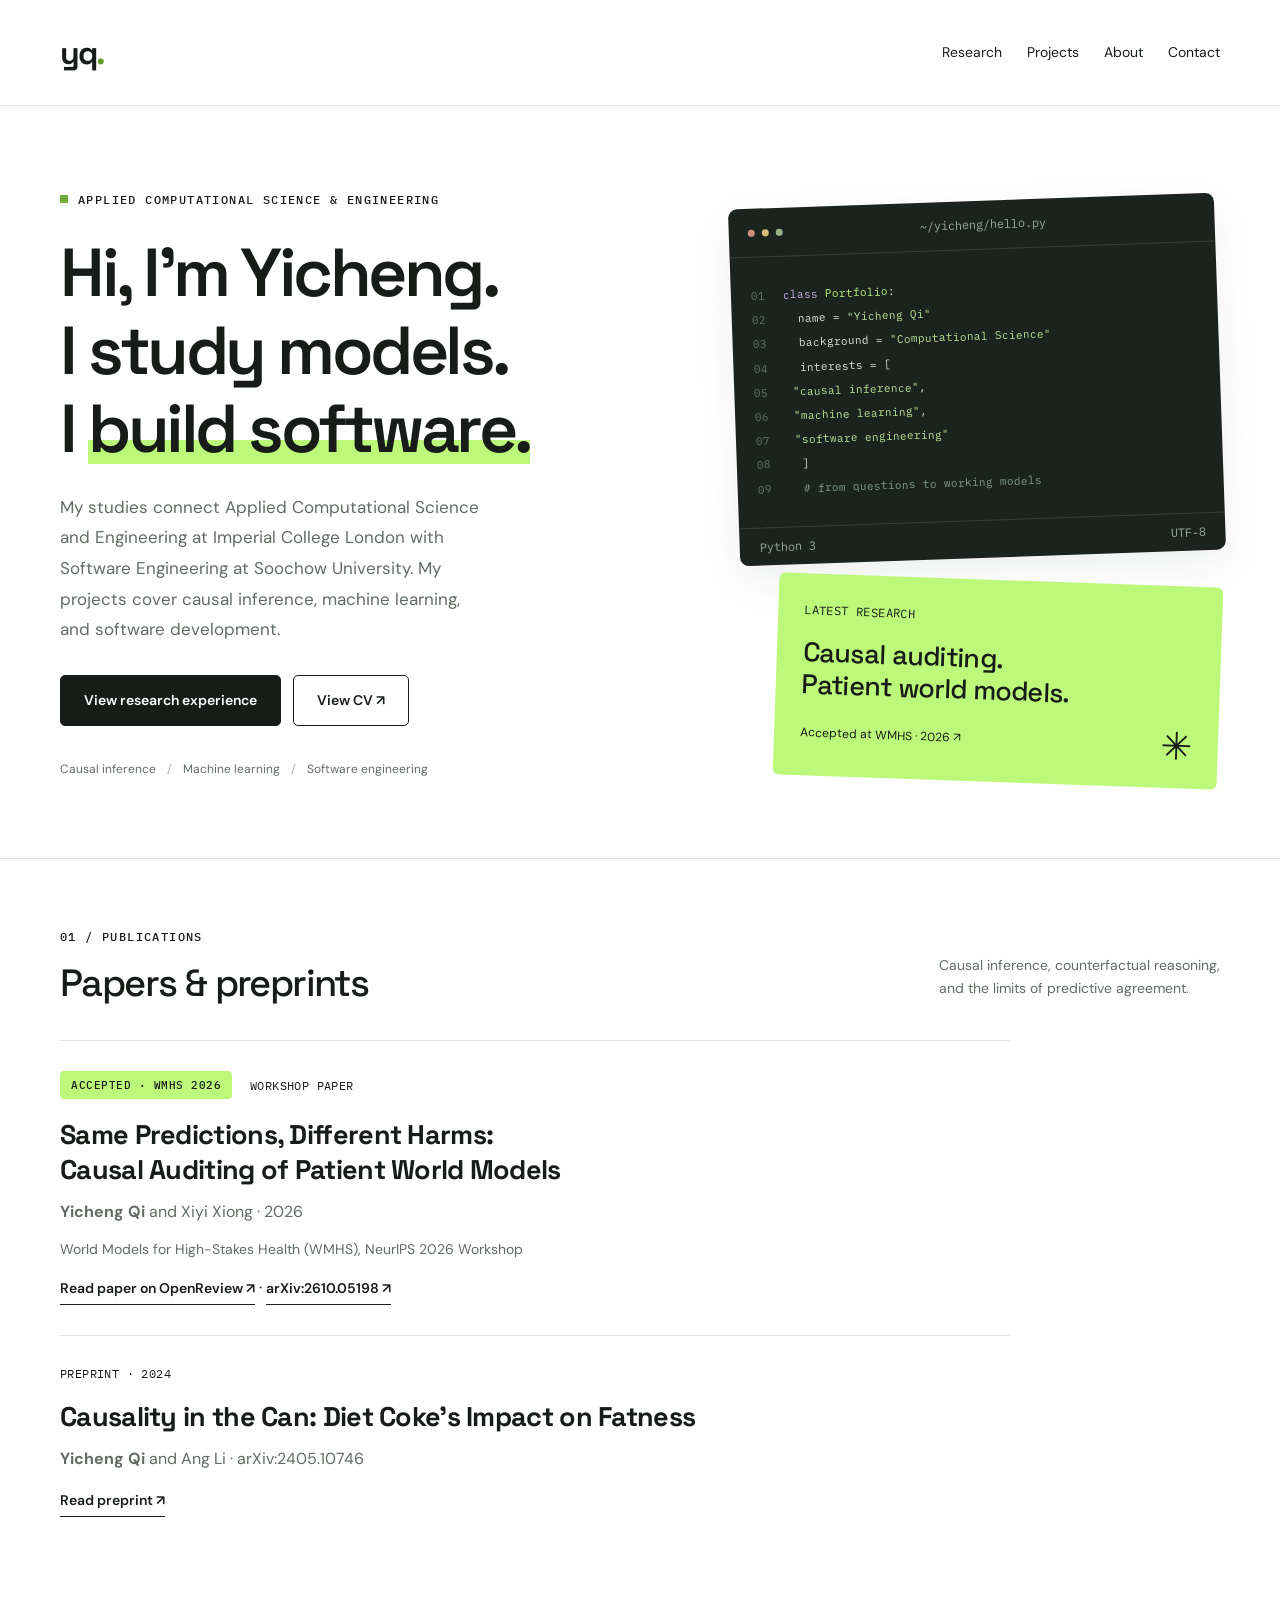
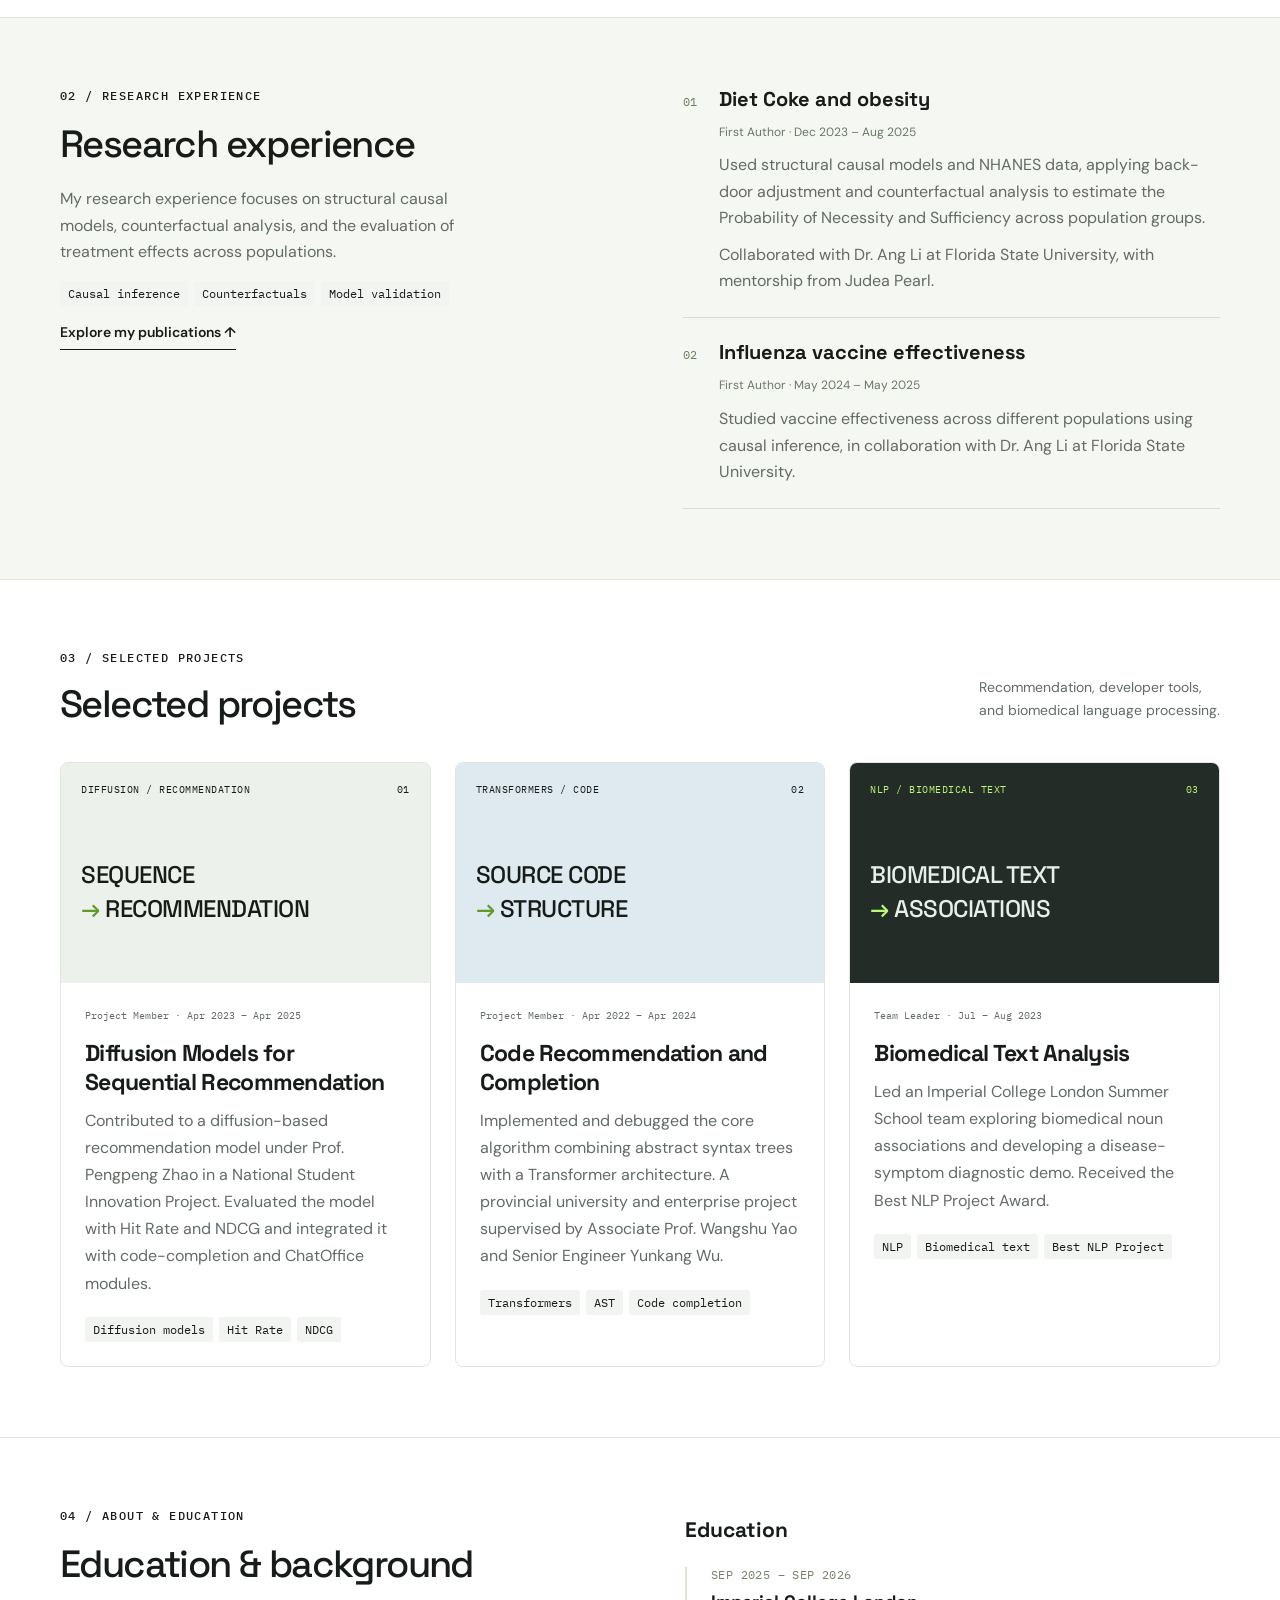
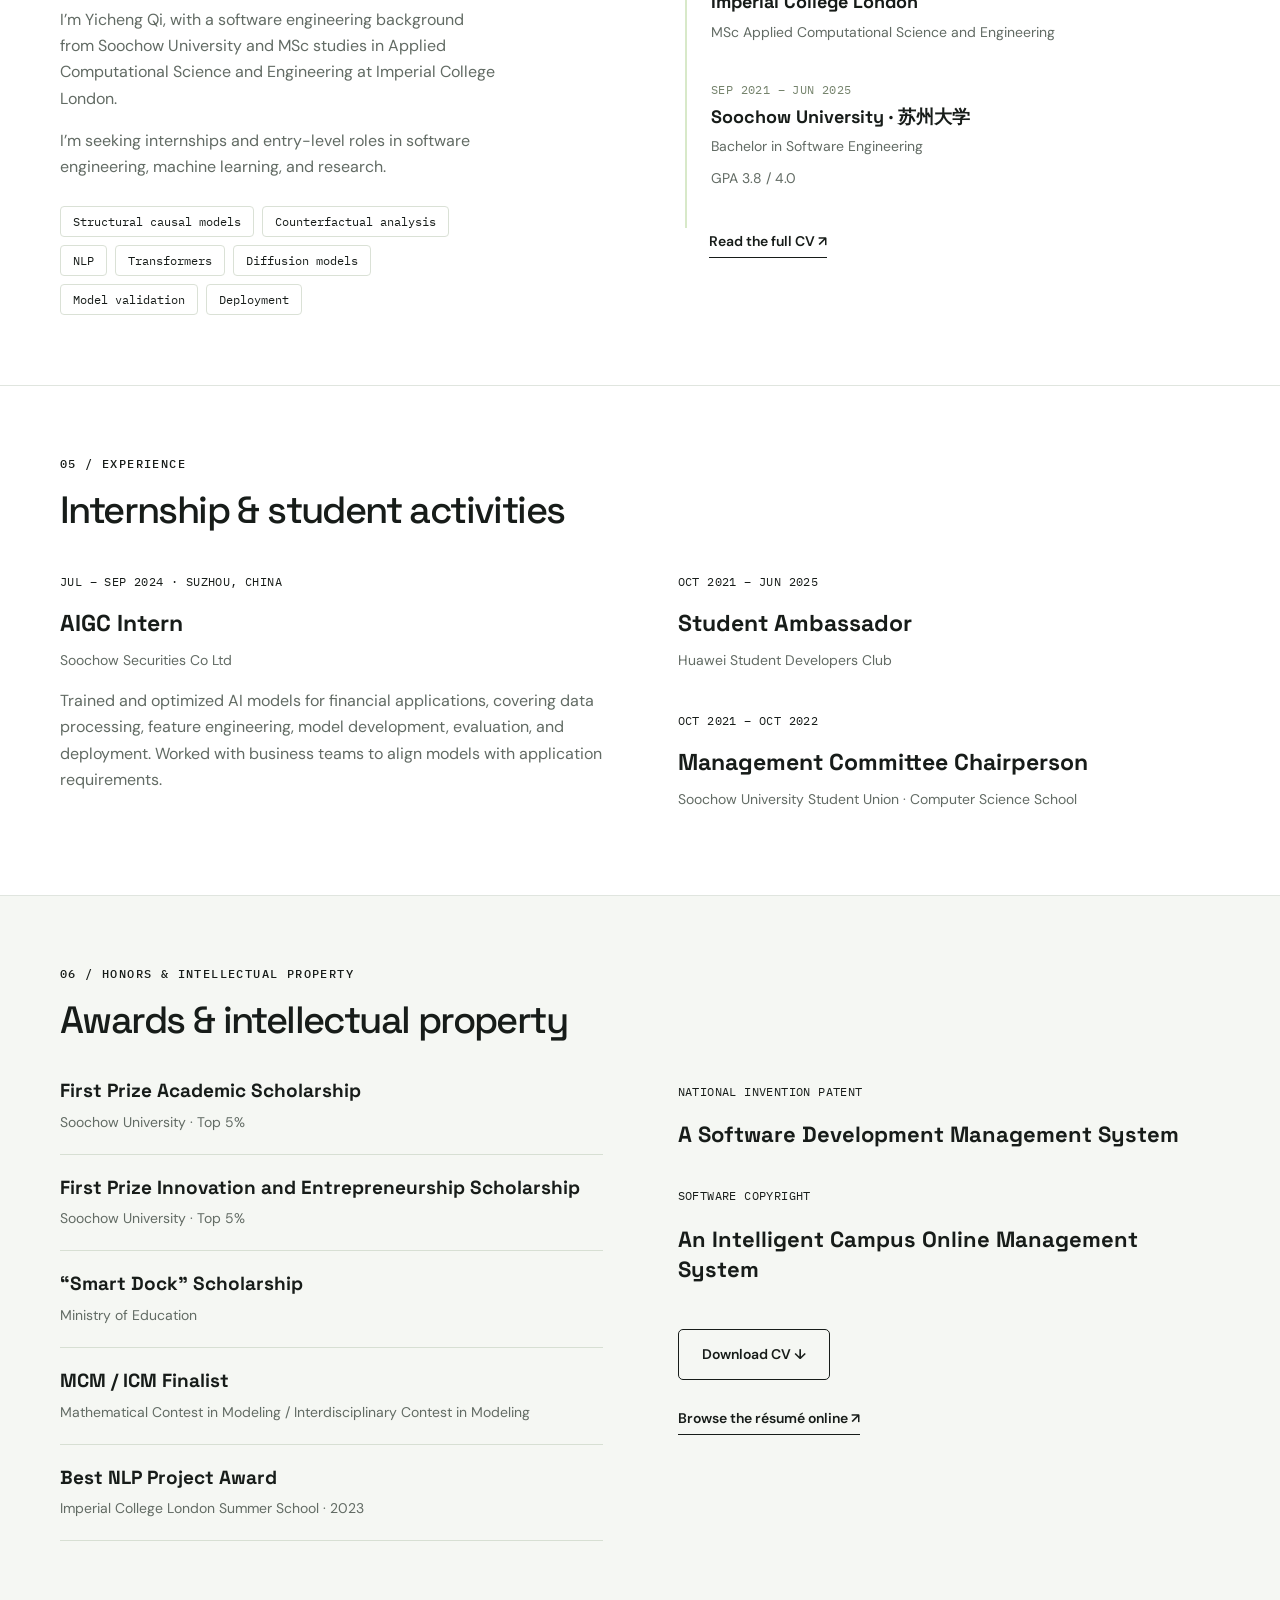
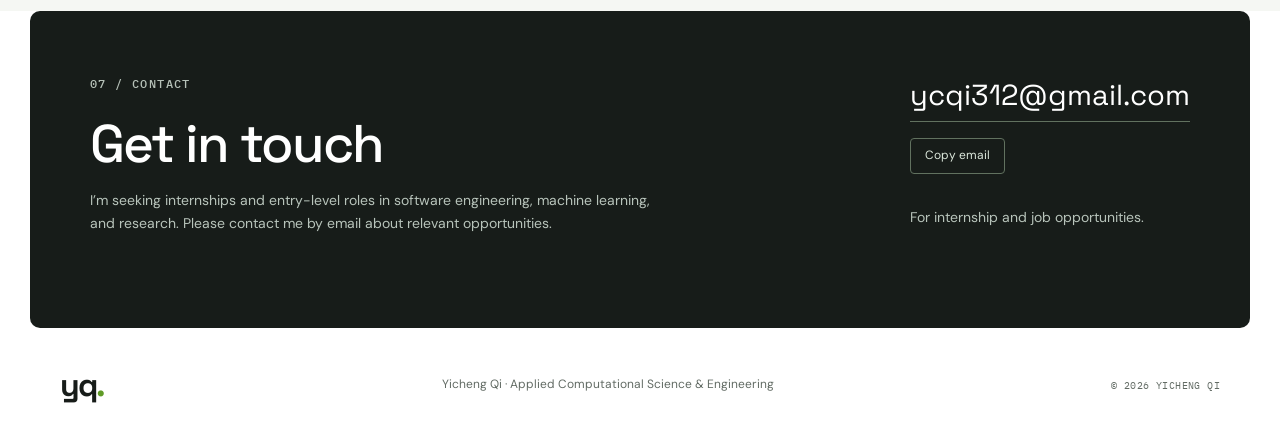
==== commit 0c66a633: "Add verified arXiv link for WMHS paper to portfolio and online CV" ====
--- a/index.html
+++ b/index.html
@@ -3,7 +3,7 @@
 <html lang="en"><head><meta charset="utf-8"/><meta content="width=device-width,initial-scale=1" name="viewport"/><meta content="Yicheng Qi — Imperial College London and Soochow University. Causal inference, patient world models, machine learning, and software engineering." name="description"/><title>Yicheng Qi — Applied Computational Science &amp; Engineering</title><link href="data:image/svg+xml,%3Csvg xmlns='http://www.w3.org/2000/svg' viewBox='0 0 32 32'%3E%3Crect width='32' height='32' rx='7' fill='%23171b19'/%3E%3Ctext x='5' y='23' font-family='monospace' font-size='20' fill='%23b4f76a'%3Eyq%3C/text%3E%3C/svg%3E" rel="icon" type="image/svg+xml"/><link href="style.css" rel="stylesheet"/></head>
 <body><a class="skip" href="#main">Skip to content</a><header><a class="brand" href="#">yq<span>.</span></a><nav aria-label="Main navigation"><a href="#research">Research</a><a href="#projects">Projects</a><a href="#about">About</a><a href="#contact">Contact</a></nav></header>
 <main id="main"><section class="hero"><div class="hero-copy"><div class="eyebrow"><span class="mini-square"></span> APPLIED COMPUTATIONAL SCIENCE &amp; ENGINEERING</div><h1>Hi, I’m Yicheng.<br/>I study models.<br/>I <span class="highlight">build software.</span></h1><p class="intro">My studies connect Applied Computational Science and Engineering at Imperial College London with Software Engineering at Soochow University. My projects cover causal inference, machine learning, and software development.</p><div class="hero-actions"><a class="button primary" href="#research">View research experience</a><a class="button secondary" href="assets/Yicheng_Qi_CV.pdf" rel="noopener" target="_blank">View CV ↗</a></div><div class="hero-note">Causal inference <span>/</span> Machine learning <span>/</span> Software engineering</div></div>
-<div class="hero-side"><div class="terminal"><div class="terminal-bar"><span></span><span></span><span></span><p>~/yicheng/hello.py</p></div><div class="terminal-code"><div><span class="ln">01</span><span class="purple">class</span> <span class="lime">Portfolio</span>:</div><div><span class="ln">02</span>  name = <span class="string">"Yicheng Qi"</span></div><div><span class="ln">03</span>  background = <span class="string">"Computational Science"</span></div><div><span class="ln">04</span>  interests = [</div><div><span class="ln">05</span> <span class="string">"causal inference"</span>,</div><div><span class="ln">06</span> <span class="string">"machine learning"</span>,</div><div><span class="ln">07</span> <span class="string">"software engineering"</span></div><div><span class="ln">08</span>  ]</div><div class="terminal-comment"><span class="ln">09</span>  # from questions to working models</div></div><div class="terminal-bottom"><span>Python 3</span><span>UTF-8</span></div></div><div class="current"><span class="mono">LATEST RESEARCH</span><p>Causal auditing.<br/>Patient world models.</p><div class="current-foot"><a href="#publications">Accepted at WMHS · 2026 ↗</a><span aria-hidden="true" class="asterisk">✳</span></div></div></div></section><section class="section publications" id="publications"><div class="section-heading"><div><div class="eyebrow">01 / PUBLICATIONS</div><h2>Papers &amp; preprints</h2></div><p>Causal inference, counterfactual reasoning,<br/>and the limits of predictive agreement.</p></div><article class="publication"><div class="publication-meta"><span class="status-badge">ACCEPTED · WMHS 2026</span><span class="mono">WORKSHOP PAPER</span></div><h3>Same Predictions, Different Harms:<br/>Causal Auditing of Patient World Models</h3><p><strong>Yicheng Qi</strong> and Xiyi Xiong · 2026</p><p class="venue">World Models for High-Stakes Health (WMHS), NeurIPS 2026 Workshop</p><a class="text-link" href="https://openreview.net/pdf?id=dbQl8Hn8fv" rel="noopener" target="_blank">Read paper on OpenReview ↗</a></article><article class="publication"><div class="publication-meta"><span class="mono">PREPRINT · 2024</span></div><h3>Causality in the Can: Diet Coke’s Impact on Fatness</h3><p><strong>Yicheng Qi</strong> and Ang Li · arXiv:2405.10746</p><a class="text-link" href="https://arxiv.org/abs/2405.10746" rel="noopener" target="_blank">Read preprint ↗</a></article></section>
+<div class="hero-side"><div class="terminal"><div class="terminal-bar"><span></span><span></span><span></span><p>~/yicheng/hello.py</p></div><div class="terminal-code"><div><span class="ln">01</span><span class="purple">class</span> <span class="lime">Portfolio</span>:</div><div><span class="ln">02</span>  name = <span class="string">"Yicheng Qi"</span></div><div><span class="ln">03</span>  background = <span class="string">"Computational Science"</span></div><div><span class="ln">04</span>  interests = [</div><div><span class="ln">05</span> <span class="string">"causal inference"</span>,</div><div><span class="ln">06</span> <span class="string">"machine learning"</span>,</div><div><span class="ln">07</span> <span class="string">"software engineering"</span></div><div><span class="ln">08</span>  ]</div><div class="terminal-comment"><span class="ln">09</span>  # from questions to working models</div></div><div class="terminal-bottom"><span>Python 3</span><span>UTF-8</span></div></div><div class="current"><span class="mono">LATEST RESEARCH</span><p>Causal auditing.<br/>Patient world models.</p><div class="current-foot"><a href="#publications">Accepted at WMHS · 2026 ↗</a><span aria-hidden="true" class="asterisk">✳</span></div></div></div></section><section class="section publications" id="publications"><div class="section-heading"><div><div class="eyebrow">01 / PUBLICATIONS</div><h2>Papers &amp; preprints</h2></div><p>Causal inference, counterfactual reasoning,<br/>and the limits of predictive agreement.</p></div><article class="publication"><div class="publication-meta"><span class="status-badge">ACCEPTED · WMHS 2026</span><span class="mono">WORKSHOP PAPER</span></div><h3>Same Predictions, Different Harms:<br/>Causal Auditing of Patient World Models</h3><p><strong>Yicheng Qi</strong> and Xiyi Xiong · 2026</p><p class="venue">World Models for High-Stakes Health (WMHS), NeurIPS 2026 Workshop</p><a class="text-link" href="https://openreview.net/pdf?id=dbQl8Hn8fv" rel="noopener" target="_blank">Read paper on OpenReview ↗</a> · <a class="text-link" href="https://arxiv.org/abs/2610.05198" rel="noopener" target="_blank">arXiv:2610.05198 ↗</a></article><article class="publication"><div class="publication-meta"><span class="mono">PREPRINT · 2024</span></div><h3>Causality in the Can: Diet Coke’s Impact on Fatness</h3><p><strong>Yicheng Qi</strong> and Ang Li · arXiv:2405.10746</p><a class="text-link" href="https://arxiv.org/abs/2405.10746" rel="noopener" target="_blank">Read preprint ↗</a></article></section>
 <section class="section research" id="research"><div class="research-intro"><div class="eyebrow">02 / RESEARCH EXPERIENCE</div><h2>Research experience</h2><p>My research experience focuses on structural causal models, counterfactual analysis, and the evaluation of treatment effects across populations.</p><div class="tags"><span>Causal inference</span><span>Counterfactuals</span><span>Model validation</span></div><a class="text-link" href="#publications">Explore my publications ↑</a></div><div class="research-topics"><article><span class="topic-number">01</span><div><h3>Diet Coke and obesity</h3><p class="entry-date">First Author · Dec 2023 – Aug 2025</p><p>Used structural causal models and NHANES data, applying back-door adjustment and counterfactual analysis to estimate the Probability of Necessity and Sufficiency across population groups.</p><p>Collaborated with Dr. Ang Li at Florida State University, with mentorship from Judea Pearl.</p></div></article><article><span class="topic-number">02</span><div><h3>Influenza vaccine effectiveness</h3><p class="entry-date">First Author · May 2024 – May 2025</p><p>Studied vaccine effectiveness across different populations using causal inference, in collaboration with Dr. Ang Li at Florida State University.</p></div></article></div></section><section class="section projects" id="projects"><div class="section-heading"><div><div class="eyebrow">03 / SELECTED PROJECTS</div><h2>Selected projects</h2></div><p>Recommendation, developer tools,<br/>and biomedical language processing.</p></div><div class="project-grid"><article class="project-card"><div class="project-visual project-diffusion"><div class="demo-header"><span>DIFFUSION / RECOMMENDATION</span><span>01</span></div><div class="project-concept">SEQUENCE<br/><span>→</span> RECOMMENDATION</div></div><div class="project-info"><div class="project-meta">Project Member · Apr 2023 – Apr 2025</div><h3>Diffusion Models for Sequential Recommendation</h3><p>Contributed to a diffusion-based recommendation model under Prof. Pengpeng Zhao in a National Student Innovation Project. Evaluated the model with Hit Rate and NDCG and integrated it with code-completion and ChatOffice modules.</p><div class="tags"><span>Diffusion models</span><span>Hit Rate</span><span>NDCG</span></div></div></article><article class="project-card"><div class="project-visual project-code"><div class="demo-header"><span>TRANSFORMERS / CODE</span><span>02</span></div><div class="project-concept">SOURCE CODE<br/><span>→</span> STRUCTURE</div></div><div class="project-info"><div class="project-meta">Project Member · Apr 2022 – Apr 2024</div><h3>Code Recommendation and Completion</h3><p>Implemented and debugged the core algorithm combining abstract syntax trees with a Transformer architecture. A provincial university and enterprise project supervised by Associate Prof. Wangshu Yao and Senior Engineer Yunkang Wu.</p><div class="tags"><span>Transformers</span><span>AST</span><span>Code completion</span></div></div></article><article class="project-card"><div class="project-visual project-biomedical"><div class="demo-header"><span>NLP / BIOMEDICAL TEXT</span><span>03</span></div><div class="project-concept">BIOMEDICAL TEXT<br/><span>→</span> ASSOCIATIONS</div></div><div class="project-info"><div class="project-meta">Team Leader · Jul – Aug 2023</div><h3>Biomedical Text Analysis</h3><p>Led an Imperial College London Summer School team exploring biomedical noun associations and developing a disease-symptom diagnostic demo. Received the Best NLP Project Award.</p><div class="tags"><span>NLP</span><span>Biomedical text</span><span>Best NLP Project</span></div></div></article></div></section>
 <section class="section about" id="about"><div><div class="eyebrow">04 / ABOUT &amp; EDUCATION</div><h2>Education &amp; background</h2><p>I’m Yicheng Qi, with a software engineering background from Soochow University and MSc studies in Applied Computational Science and Engineering at Imperial College London.</p><p>I’m seeking internships and entry-level roles in software engineering, machine learning, and research.</p><div class="skills"><span>Structural causal models</span><span>Counterfactual analysis</span><span>NLP</span><span>Transformers</span><span>Diffusion models</span><span>Model validation</span><span>Deployment</span></div></div><div class="experience"><h3>Education</h3><article><div class="mono">SEP 2025 – SEP 2026</div><h4>Imperial College London</h4><p>MSc Applied Computational Science and Engineering</p></article><article><div class="mono">SEP 2021 – JUN 2025</div><h4>Soochow University · 苏州大学</h4><p>Bachelor in Software Engineering</p><p class="courses">GPA 3.8 / 4.0</p></article><a class="text-link" href="assets/Yicheng_Qi_CV.pdf" rel="noopener" target="_blank">Read the full CV ↗</a></div></section>
 <section class="section background" id="experience"><div class="section-heading"><div><div class="eyebrow">05 / EXPERIENCE</div><h2>Internship &amp; student activities</h2></div></div><div class="background-grid"><article class="background-entry"><span class="mono">JUL – SEP 2024 · SUZHOU, CHINA</span><h3>AIGC Intern</h3><p class="organization">Soochow Securities Co Ltd</p><p>Trained and optimized AI models for financial applications, covering data processing, feature engineering, model development, evaluation, and deployment. Worked with business teams to align models with application requirements.</p></article><div><article class="background-entry"><span class="mono">OCT 2021 – JUN 2025</span><h3>Student Ambassador</h3><p class="organization">Huawei Student Developers Club</p></article><article class="background-entry"><span class="mono">OCT 2021 – OCT 2022</span><h3>Management Committee Chairperson</h3><p class="organization">Soochow University Student Union · Computer Science School</p></article></div></div></section><section class="section honors" id="honors"><div class="section-heading"><div><div class="eyebrow">06 / HONORS &amp; INTELLECTUAL PROPERTY</div><h2>Awards &amp; intellectual property</h2></div></div><div class="background-grid"><div class="award-list"><article><h3>First Prize Academic Scholarship</h3><p>Soochow University · Top 5%</p></article><article><h3>First Prize Innovation and Entrepreneurship Scholarship</h3><p>Soochow University · Top 5%</p></article><article><h3>“Smart Dock” Scholarship</h3><p>Ministry of Education</p></article><article><h3>MCM / ICM Finalist</h3><p>Mathematical Contest in Modeling / Interdisciplinary Contest in Modeling</p></article><article><h3>Best NLP Project Award</h3><p>Imperial College London Summer School · 2023</p></article></div><div class="ip-list"><article><span class="mono">NATIONAL INVENTION PATENT</span><h3>A Software Development Management System</h3></article><article><span class="mono">SOFTWARE COPYRIGHT</span><h3>An Intelligent Campus Online Management System</h3></article><a class="button secondary cv-download" download="Yicheng_Qi_CV.pdf" href="assets/Yicheng_Qi_CV.pdf">Download CV ↓</a><a class="text-link" href="resume.html">Browse the résumé online ↗</a></div></div></section><section class="contact" id="contact"><div><div class="eyebrow">07 / CONTACT</div><h2>Get in touch</h2><p>I’m seeking internships and entry-level roles in software engineering, machine learning, and research. Please contact me by email about relevant opportunities.</p></div><div class="contact-right"><a class="email-link" href="mailto:ycqi312@gmail.com">ycqi312@gmail.com</a><button class="copy-button" id="copy-email">Copy email</button><p>For internship and job opportunities.</p><span id="copy-status" role="status"></span></div></section>
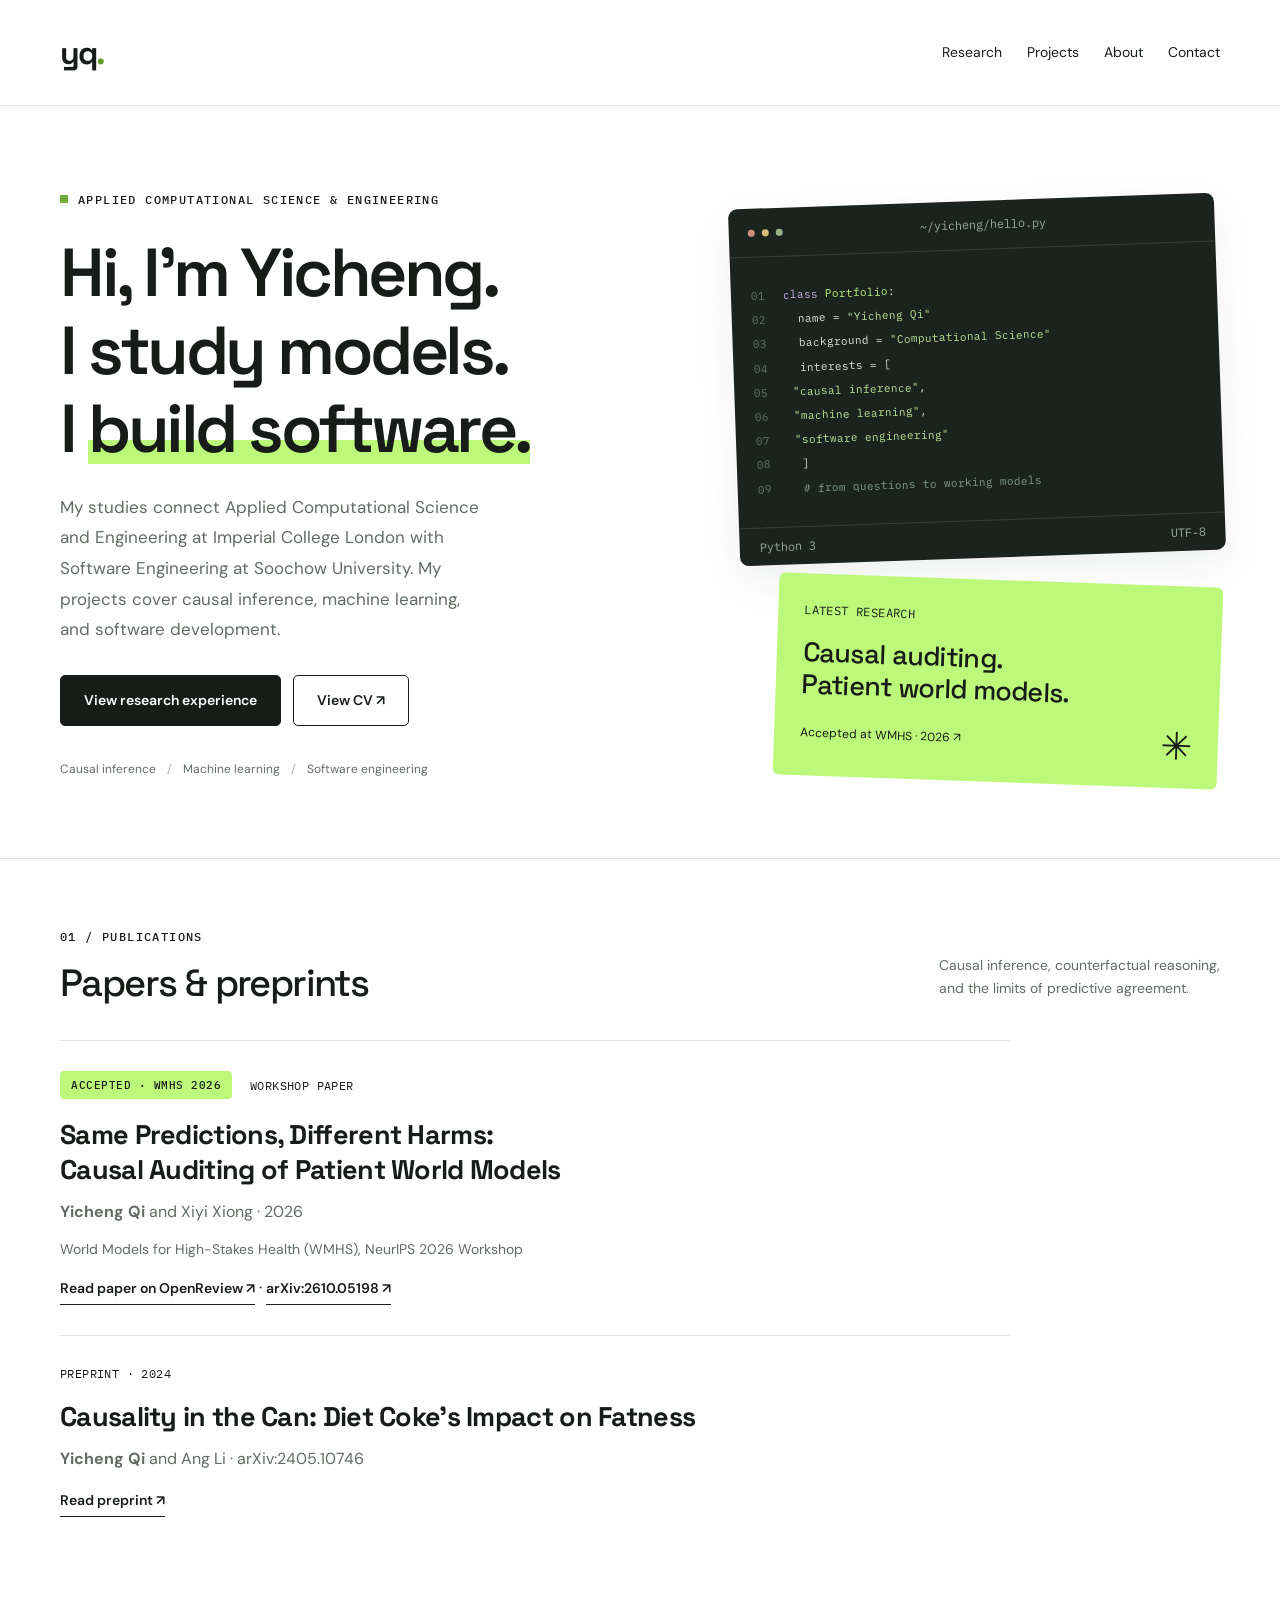
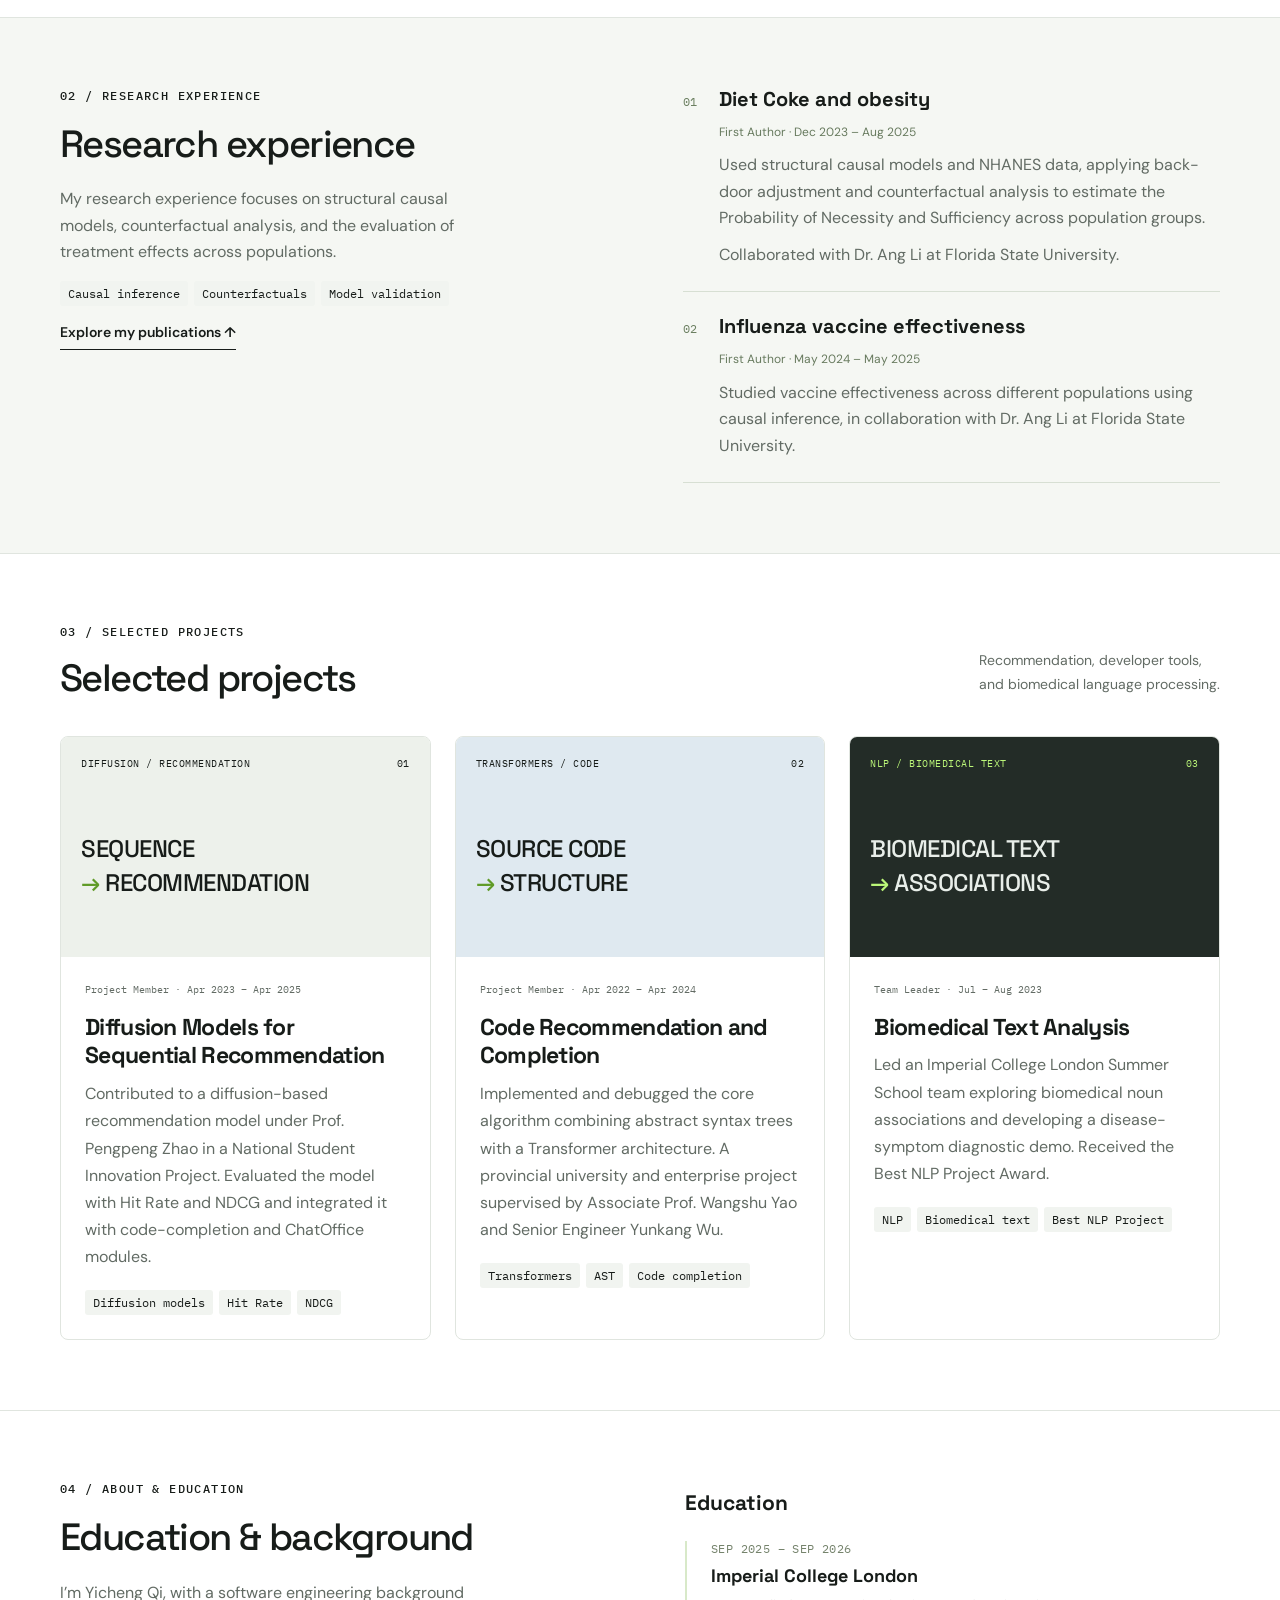
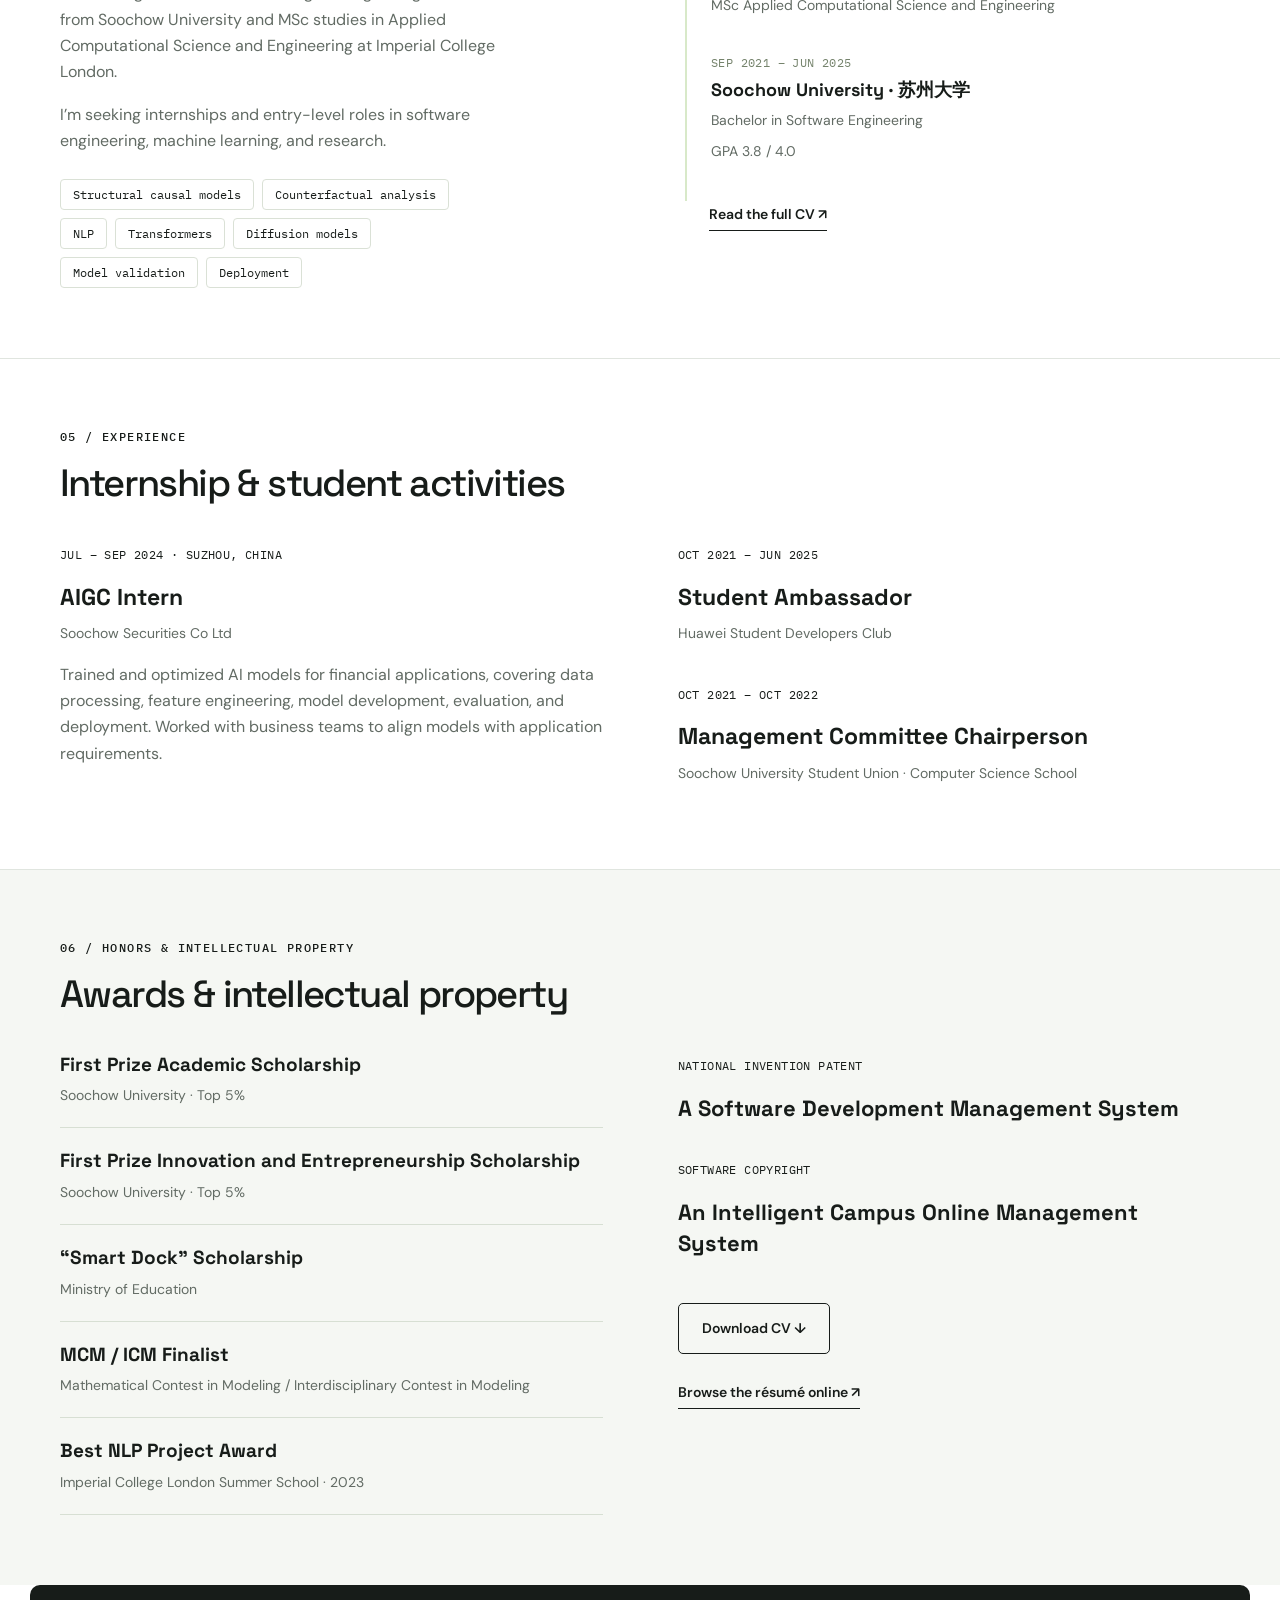
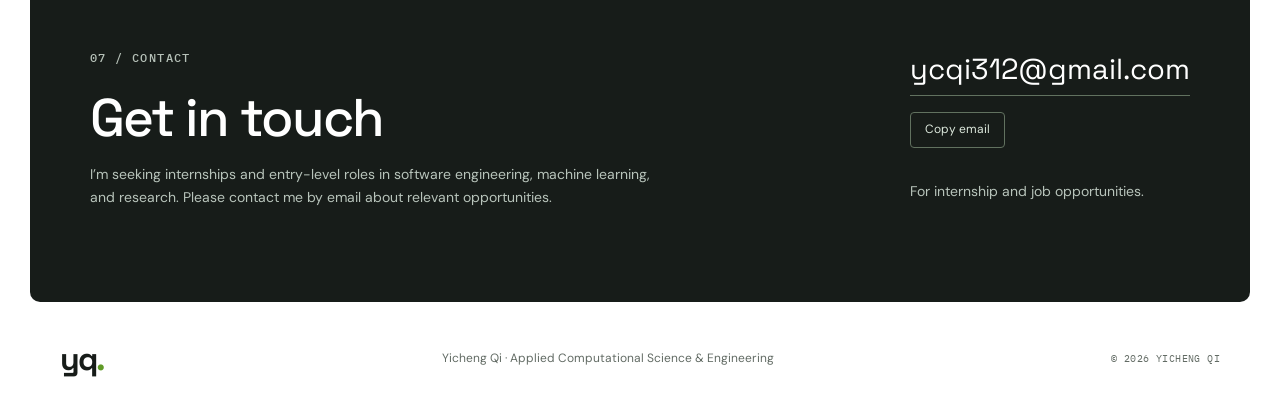
==== commit 027d435d: "Correct Ang Li collaboration and remove inaccurate Judea Pearl mentorship from site and CV" ====
--- a/index.html
+++ b/index.html
@@ -4,7 +4,7 @@
 <body><a class="skip" href="#main">Skip to content</a><header><a class="brand" href="#">yq<span>.</span></a><nav aria-label="Main navigation"><a href="#research">Research</a><a href="#projects">Projects</a><a href="#about">About</a><a href="#contact">Contact</a></nav></header>
 <main id="main"><section class="hero"><div class="hero-copy"><div class="eyebrow"><span class="mini-square"></span> APPLIED COMPUTATIONAL SCIENCE &amp; ENGINEERING</div><h1>Hi, I’m Yicheng.<br/>I study models.<br/>I <span class="highlight">build software.</span></h1><p class="intro">My studies connect Applied Computational Science and Engineering at Imperial College London with Software Engineering at Soochow University. My projects cover causal inference, machine learning, and software development.</p><div class="hero-actions"><a class="button primary" href="#research">View research experience</a><a class="button secondary" href="assets/Yicheng_Qi_CV.pdf" rel="noopener" target="_blank">View CV ↗</a></div><div class="hero-note">Causal inference <span>/</span> Machine learning <span>/</span> Software engineering</div></div>
 <div class="hero-side"><div class="terminal"><div class="terminal-bar"><span></span><span></span><span></span><p>~/yicheng/hello.py</p></div><div class="terminal-code"><div><span class="ln">01</span><span class="purple">class</span> <span class="lime">Portfolio</span>:</div><div><span class="ln">02</span>  name = <span class="string">"Yicheng Qi"</span></div><div><span class="ln">03</span>  background = <span class="string">"Computational Science"</span></div><div><span class="ln">04</span>  interests = [</div><div><span class="ln">05</span> <span class="string">"causal inference"</span>,</div><div><span class="ln">06</span> <span class="string">"machine learning"</span>,</div><div><span class="ln">07</span> <span class="string">"software engineering"</span></div><div><span class="ln">08</span>  ]</div><div class="terminal-comment"><span class="ln">09</span>  # from questions to working models</div></div><div class="terminal-bottom"><span>Python 3</span><span>UTF-8</span></div></div><div class="current"><span class="mono">LATEST RESEARCH</span><p>Causal auditing.<br/>Patient world models.</p><div class="current-foot"><a href="#publications">Accepted at WMHS · 2026 ↗</a><span aria-hidden="true" class="asterisk">✳</span></div></div></div></section><section class="section publications" id="publications"><div class="section-heading"><div><div class="eyebrow">01 / PUBLICATIONS</div><h2>Papers &amp; preprints</h2></div><p>Causal inference, counterfactual reasoning,<br/>and the limits of predictive agreement.</p></div><article class="publication"><div class="publication-meta"><span class="status-badge">ACCEPTED · WMHS 2026</span><span class="mono">WORKSHOP PAPER</span></div><h3>Same Predictions, Different Harms:<br/>Causal Auditing of Patient World Models</h3><p><strong>Yicheng Qi</strong> and Xiyi Xiong · 2026</p><p class="venue">World Models for High-Stakes Health (WMHS), NeurIPS 2026 Workshop</p><a class="text-link" href="https://openreview.net/pdf?id=dbQl8Hn8fv" rel="noopener" target="_blank">Read paper on OpenReview ↗</a> · <a class="text-link" href="https://arxiv.org/abs/2610.05198" rel="noopener" target="_blank">arXiv:2610.05198 ↗</a></article><article class="publication"><div class="publication-meta"><span class="mono">PREPRINT · 2024</span></div><h3>Causality in the Can: Diet Coke’s Impact on Fatness</h3><p><strong>Yicheng Qi</strong> and Ang Li · arXiv:2405.10746</p><a class="text-link" href="https://arxiv.org/abs/2405.10746" rel="noopener" target="_blank">Read preprint ↗</a></article></section>
-<section class="section research" id="research"><div class="research-intro"><div class="eyebrow">02 / RESEARCH EXPERIENCE</div><h2>Research experience</h2><p>My research experience focuses on structural causal models, counterfactual analysis, and the evaluation of treatment effects across populations.</p><div class="tags"><span>Causal inference</span><span>Counterfactuals</span><span>Model validation</span></div><a class="text-link" href="#publications">Explore my publications ↑</a></div><div class="research-topics"><article><span class="topic-number">01</span><div><h3>Diet Coke and obesity</h3><p class="entry-date">First Author · Dec 2023 – Aug 2025</p><p>Used structural causal models and NHANES data, applying back-door adjustment and counterfactual analysis to estimate the Probability of Necessity and Sufficiency across population groups.</p><p>Collaborated with Dr. Ang Li at Florida State University, with mentorship from Judea Pearl.</p></div></article><article><span class="topic-number">02</span><div><h3>Influenza vaccine effectiveness</h3><p class="entry-date">First Author · May 2024 – May 2025</p><p>Studied vaccine effectiveness across different populations using causal inference, in collaboration with Dr. Ang Li at Florida State University.</p></div></article></div></section><section class="section projects" id="projects"><div class="section-heading"><div><div class="eyebrow">03 / SELECTED PROJECTS</div><h2>Selected projects</h2></div><p>Recommendation, developer tools,<br/>and biomedical language processing.</p></div><div class="project-grid"><article class="project-card"><div class="project-visual project-diffusion"><div class="demo-header"><span>DIFFUSION / RECOMMENDATION</span><span>01</span></div><div class="project-concept">SEQUENCE<br/><span>→</span> RECOMMENDATION</div></div><div class="project-info"><div class="project-meta">Project Member · Apr 2023 – Apr 2025</div><h3>Diffusion Models for Sequential Recommendation</h3><p>Contributed to a diffusion-based recommendation model under Prof. Pengpeng Zhao in a National Student Innovation Project. Evaluated the model with Hit Rate and NDCG and integrated it with code-completion and ChatOffice modules.</p><div class="tags"><span>Diffusion models</span><span>Hit Rate</span><span>NDCG</span></div></div></article><article class="project-card"><div class="project-visual project-code"><div class="demo-header"><span>TRANSFORMERS / CODE</span><span>02</span></div><div class="project-concept">SOURCE CODE<br/><span>→</span> STRUCTURE</div></div><div class="project-info"><div class="project-meta">Project Member · Apr 2022 – Apr 2024</div><h3>Code Recommendation and Completion</h3><p>Implemented and debugged the core algorithm combining abstract syntax trees with a Transformer architecture. A provincial university and enterprise project supervised by Associate Prof. Wangshu Yao and Senior Engineer Yunkang Wu.</p><div class="tags"><span>Transformers</span><span>AST</span><span>Code completion</span></div></div></article><article class="project-card"><div class="project-visual project-biomedical"><div class="demo-header"><span>NLP / BIOMEDICAL TEXT</span><span>03</span></div><div class="project-concept">BIOMEDICAL TEXT<br/><span>→</span> ASSOCIATIONS</div></div><div class="project-info"><div class="project-meta">Team Leader · Jul – Aug 2023</div><h3>Biomedical Text Analysis</h3><p>Led an Imperial College London Summer School team exploring biomedical noun associations and developing a disease-symptom diagnostic demo. Received the Best NLP Project Award.</p><div class="tags"><span>NLP</span><span>Biomedical text</span><span>Best NLP Project</span></div></div></article></div></section>
+<section class="section research" id="research"><div class="research-intro"><div class="eyebrow">02 / RESEARCH EXPERIENCE</div><h2>Research experience</h2><p>My research experience focuses on structural causal models, counterfactual analysis, and the evaluation of treatment effects across populations.</p><div class="tags"><span>Causal inference</span><span>Counterfactuals</span><span>Model validation</span></div><a class="text-link" href="#publications">Explore my publications ↑</a></div><div class="research-topics"><article><span class="topic-number">01</span><div><h3>Diet Coke and obesity</h3><p class="entry-date">First Author · Dec 2023 – Aug 2025</p><p>Used structural causal models and NHANES data, applying back-door adjustment and counterfactual analysis to estimate the Probability of Necessity and Sufficiency across population groups.</p><p>Collaborated with Dr. Ang Li at Florida State University.</p></div></article><article><span class="topic-number">02</span><div><h3>Influenza vaccine effectiveness</h3><p class="entry-date">First Author · May 2024 – May 2025</p><p>Studied vaccine effectiveness across different populations using causal inference, in collaboration with Dr. Ang Li at Florida State University.</p></div></article></div></section><section class="section projects" id="projects"><div class="section-heading"><div><div class="eyebrow">03 / SELECTED PROJECTS</div><h2>Selected projects</h2></div><p>Recommendation, developer tools,<br/>and biomedical language processing.</p></div><div class="project-grid"><article class="project-card"><div class="project-visual project-diffusion"><div class="demo-header"><span>DIFFUSION / RECOMMENDATION</span><span>01</span></div><div class="project-concept">SEQUENCE<br/><span>→</span> RECOMMENDATION</div></div><div class="project-info"><div class="project-meta">Project Member · Apr 2023 – Apr 2025</div><h3>Diffusion Models for Sequential Recommendation</h3><p>Contributed to a diffusion-based recommendation model under Prof. Pengpeng Zhao in a National Student Innovation Project. Evaluated the model with Hit Rate and NDCG and integrated it with code-completion and ChatOffice modules.</p><div class="tags"><span>Diffusion models</span><span>Hit Rate</span><span>NDCG</span></div></div></article><article class="project-card"><div class="project-visual project-code"><div class="demo-header"><span>TRANSFORMERS / CODE</span><span>02</span></div><div class="project-concept">SOURCE CODE<br/><span>→</span> STRUCTURE</div></div><div class="project-info"><div class="project-meta">Project Member · Apr 2022 – Apr 2024</div><h3>Code Recommendation and Completion</h3><p>Implemented and debugged the core algorithm combining abstract syntax trees with a Transformer architecture. A provincial university and enterprise project supervised by Associate Prof. Wangshu Yao and Senior Engineer Yunkang Wu.</p><div class="tags"><span>Transformers</span><span>AST</span><span>Code completion</span></div></div></article><article class="project-card"><div class="project-visual project-biomedical"><div class="demo-header"><span>NLP / BIOMEDICAL TEXT</span><span>03</span></div><div class="project-concept">BIOMEDICAL TEXT<br/><span>→</span> ASSOCIATIONS</div></div><div class="project-info"><div class="project-meta">Team Leader · Jul – Aug 2023</div><h3>Biomedical Text Analysis</h3><p>Led an Imperial College London Summer School team exploring biomedical noun associations and developing a disease-symptom diagnostic demo. Received the Best NLP Project Award.</p><div class="tags"><span>NLP</span><span>Biomedical text</span><span>Best NLP Project</span></div></div></article></div></section>
 <section class="section about" id="about"><div><div class="eyebrow">04 / ABOUT &amp; EDUCATION</div><h2>Education &amp; background</h2><p>I’m Yicheng Qi, with a software engineering background from Soochow University and MSc studies in Applied Computational Science and Engineering at Imperial College London.</p><p>I’m seeking internships and entry-level roles in software engineering, machine learning, and research.</p><div class="skills"><span>Structural causal models</span><span>Counterfactual analysis</span><span>NLP</span><span>Transformers</span><span>Diffusion models</span><span>Model validation</span><span>Deployment</span></div></div><div class="experience"><h3>Education</h3><article><div class="mono">SEP 2025 – SEP 2026</div><h4>Imperial College London</h4><p>MSc Applied Computational Science and Engineering</p></article><article><div class="mono">SEP 2021 – JUN 2025</div><h4>Soochow University · 苏州大学</h4><p>Bachelor in Software Engineering</p><p class="courses">GPA 3.8 / 4.0</p></article><a class="text-link" href="assets/Yicheng_Qi_CV.pdf" rel="noopener" target="_blank">Read the full CV ↗</a></div></section>
 <section class="section background" id="experience"><div class="section-heading"><div><div class="eyebrow">05 / EXPERIENCE</div><h2>Internship &amp; student activities</h2></div></div><div class="background-grid"><article class="background-entry"><span class="mono">JUL – SEP 2024 · SUZHOU, CHINA</span><h3>AIGC Intern</h3><p class="organization">Soochow Securities Co Ltd</p><p>Trained and optimized AI models for financial applications, covering data processing, feature engineering, model development, evaluation, and deployment. Worked with business teams to align models with application requirements.</p></article><div><article class="background-entry"><span class="mono">OCT 2021 – JUN 2025</span><h3>Student Ambassador</h3><p class="organization">Huawei Student Developers Club</p></article><article class="background-entry"><span class="mono">OCT 2021 – OCT 2022</span><h3>Management Committee Chairperson</h3><p class="organization">Soochow University Student Union · Computer Science School</p></article></div></div></section><section class="section honors" id="honors"><div class="section-heading"><div><div class="eyebrow">06 / HONORS &amp; INTELLECTUAL PROPERTY</div><h2>Awards &amp; intellectual property</h2></div></div><div class="background-grid"><div class="award-list"><article><h3>First Prize Academic Scholarship</h3><p>Soochow University · Top 5%</p></article><article><h3>First Prize Innovation and Entrepreneurship Scholarship</h3><p>Soochow University · Top 5%</p></article><article><h3>“Smart Dock” Scholarship</h3><p>Ministry of Education</p></article><article><h3>MCM / ICM Finalist</h3><p>Mathematical Contest in Modeling / Interdisciplinary Contest in Modeling</p></article><article><h3>Best NLP Project Award</h3><p>Imperial College London Summer School · 2023</p></article></div><div class="ip-list"><article><span class="mono">NATIONAL INVENTION PATENT</span><h3>A Software Development Management System</h3></article><article><span class="mono">SOFTWARE COPYRIGHT</span><h3>An Intelligent Campus Online Management System</h3></article><a class="button secondary cv-download" download="Yicheng_Qi_CV.pdf" href="assets/Yicheng_Qi_CV.pdf">Download CV ↓</a><a class="text-link" href="resume.html">Browse the résumé online ↗</a></div></div></section><section class="contact" id="contact"><div><div class="eyebrow">07 / CONTACT</div><h2>Get in touch</h2><p>I’m seeking internships and entry-level roles in software engineering, machine learning, and research. Please contact me by email about relevant opportunities.</p></div><div class="contact-right"><a class="email-link" href="mailto:ycqi312@gmail.com">ycqi312@gmail.com</a><button class="copy-button" id="copy-email">Copy email</button><p>For internship and job opportunities.</p><span id="copy-status" role="status"></span></div></section>
 </main><footer><a class="brand" href="#">yq<span>.</span></a><p>Yicheng Qi · Applied Computational Science &amp; Engineering</p><span class="mono">© 2026 YICHENG QI</span></footer>
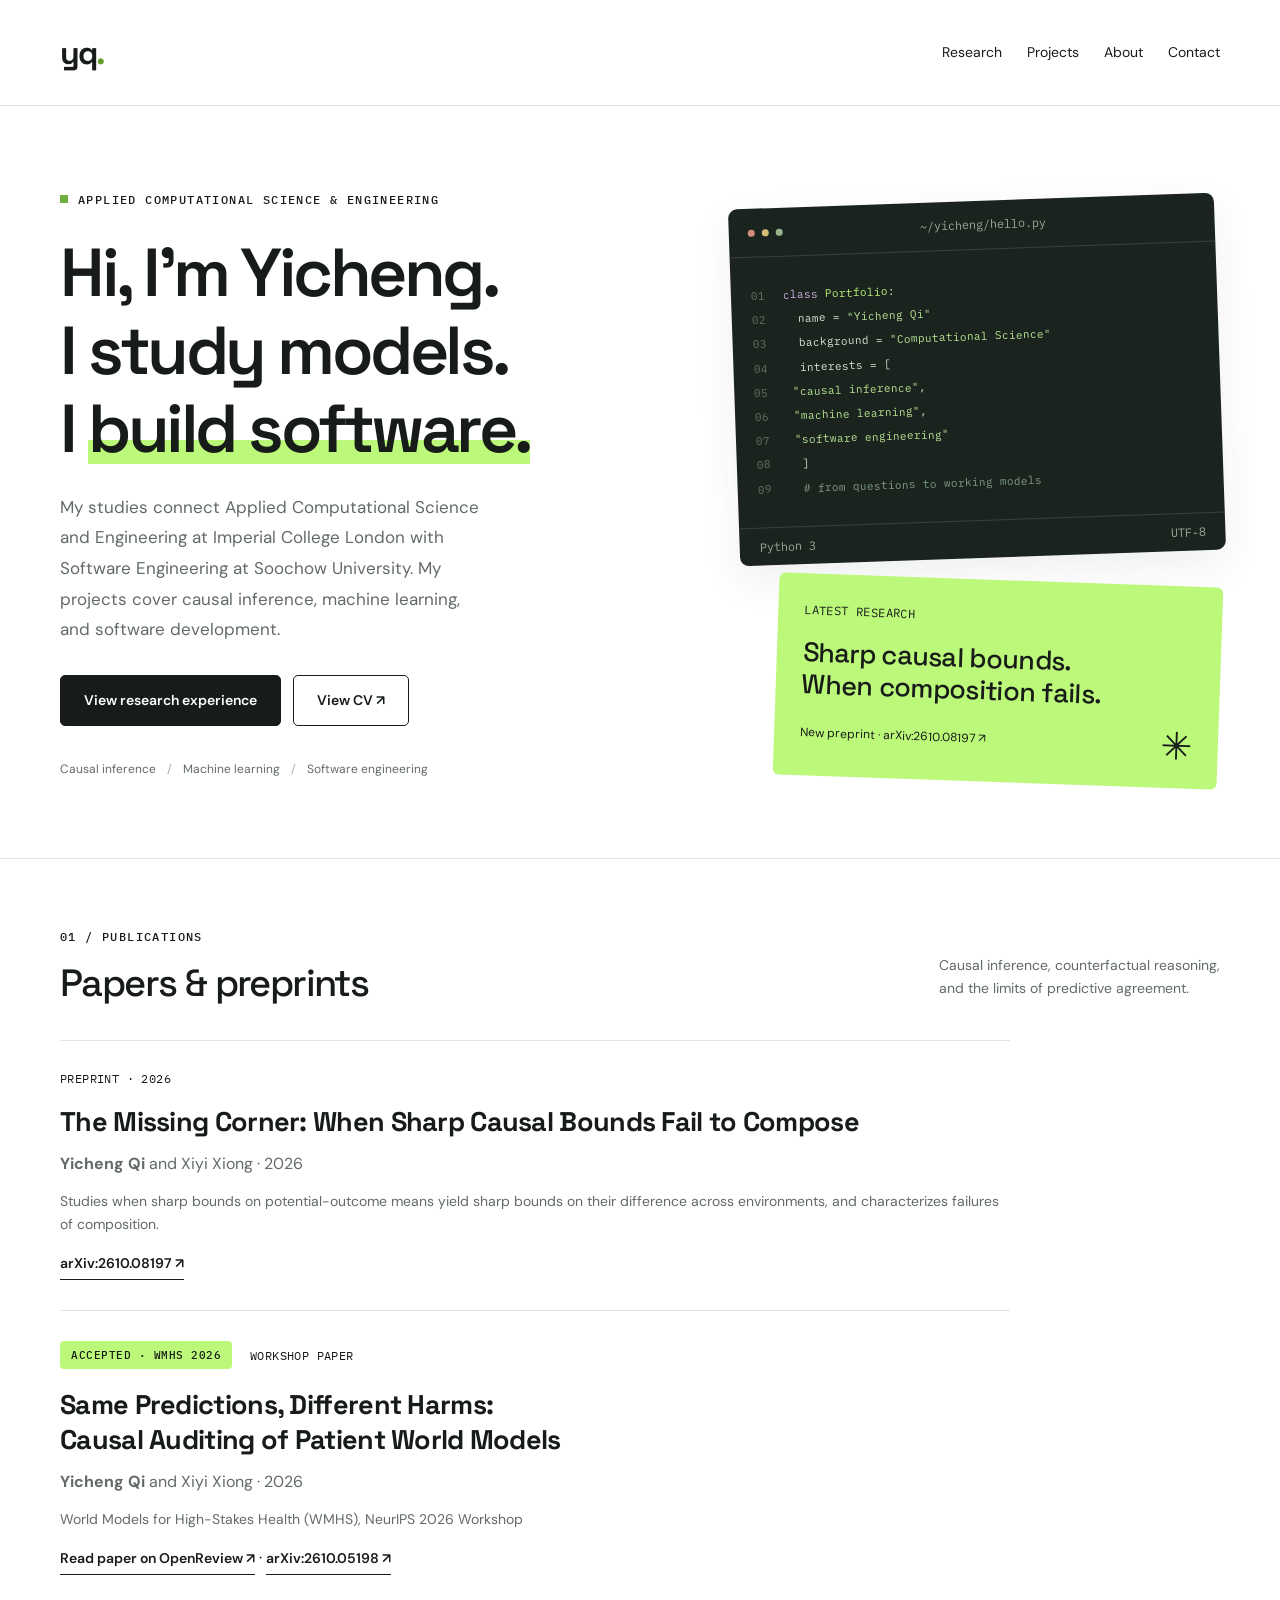
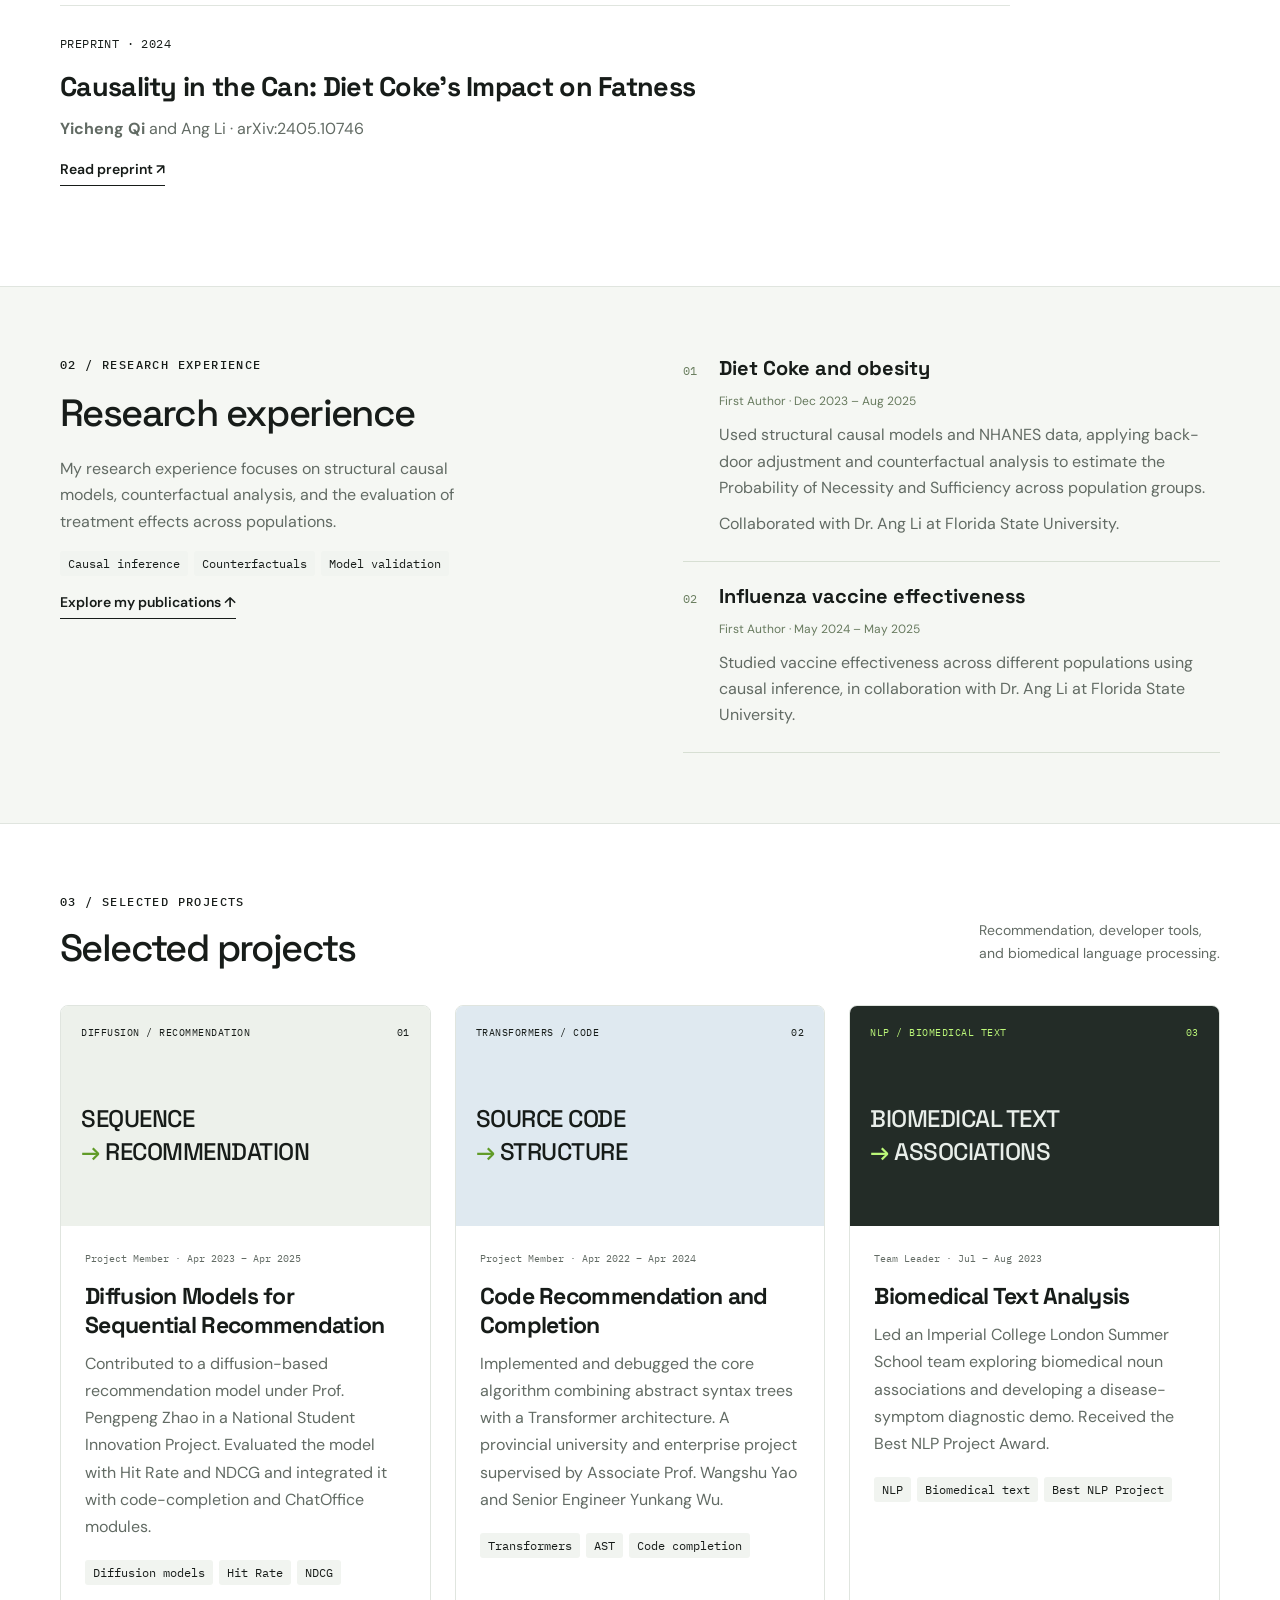
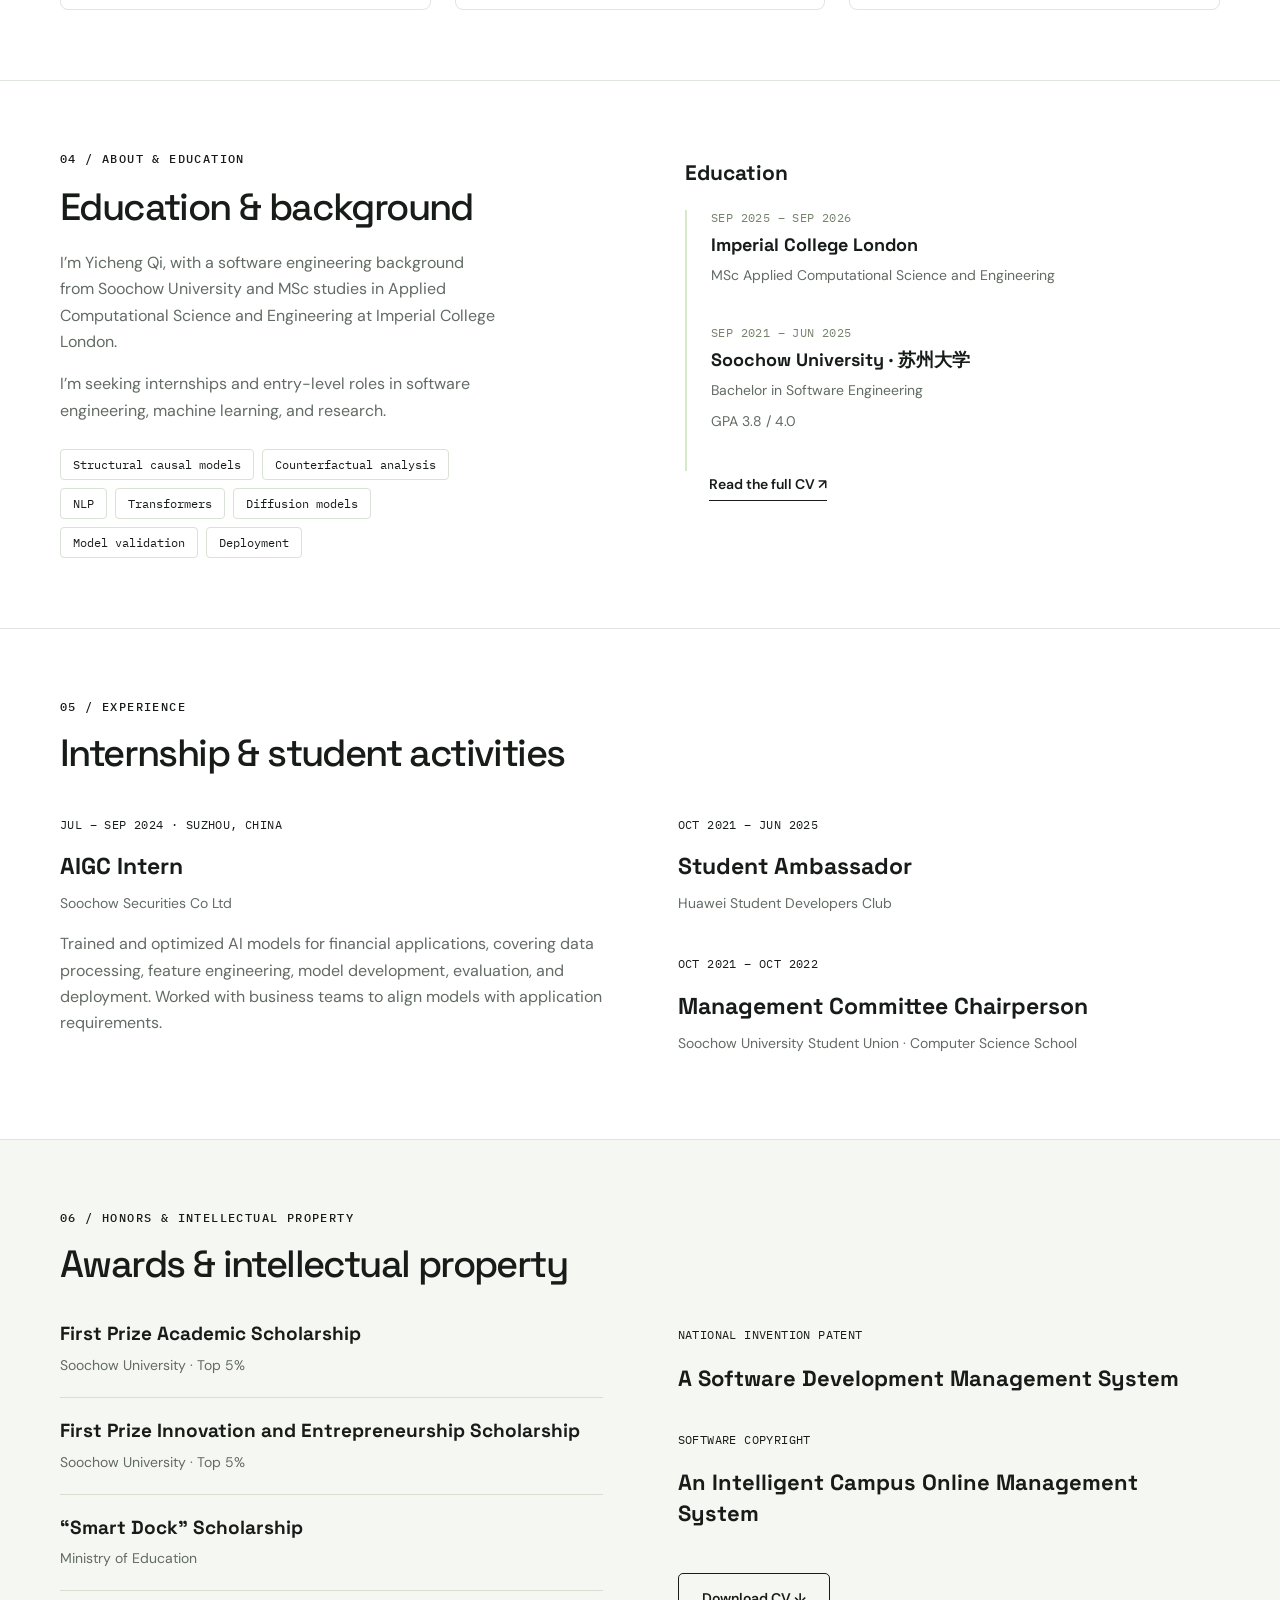
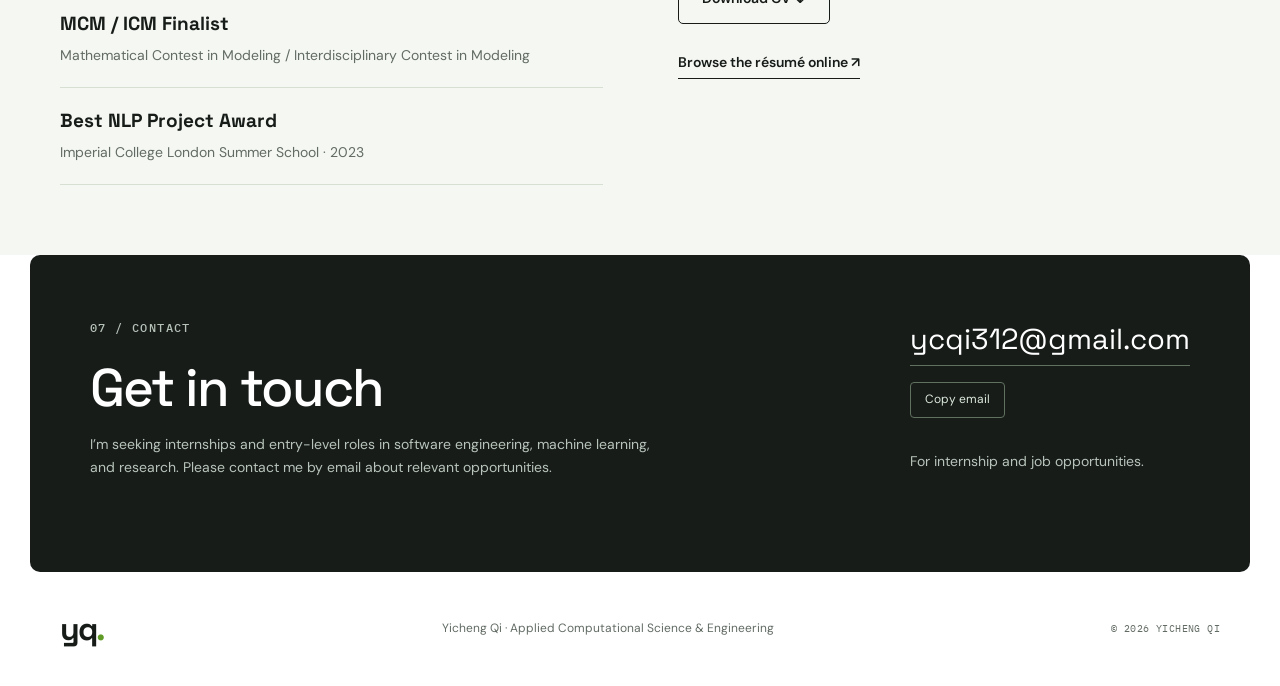
==== commit b28bc554: "Add The Missing Corner preprint to portfolio and CV" ====
--- a/index.html
+++ b/index.html
@@ -3,7 +3,7 @@
 <html lang="en"><head><meta charset="utf-8"/><meta content="width=device-width,initial-scale=1" name="viewport"/><meta content="Yicheng Qi — Imperial College London and Soochow University. Causal inference, patient world models, machine learning, and software engineering." name="description"/><title>Yicheng Qi — Applied Computational Science &amp; Engineering</title><link href="data:image/svg+xml,%3Csvg xmlns='http://www.w3.org/2000/svg' viewBox='0 0 32 32'%3E%3Crect width='32' height='32' rx='7' fill='%23171b19'/%3E%3Ctext x='5' y='23' font-family='monospace' font-size='20' fill='%23b4f76a'%3Eyq%3C/text%3E%3C/svg%3E" rel="icon" type="image/svg+xml"/><link href="style.css" rel="stylesheet"/></head>
 <body><a class="skip" href="#main">Skip to content</a><header><a class="brand" href="#">yq<span>.</span></a><nav aria-label="Main navigation"><a href="#research">Research</a><a href="#projects">Projects</a><a href="#about">About</a><a href="#contact">Contact</a></nav></header>
 <main id="main"><section class="hero"><div class="hero-copy"><div class="eyebrow"><span class="mini-square"></span> APPLIED COMPUTATIONAL SCIENCE &amp; ENGINEERING</div><h1>Hi, I’m Yicheng.<br/>I study models.<br/>I <span class="highlight">build software.</span></h1><p class="intro">My studies connect Applied Computational Science and Engineering at Imperial College London with Software Engineering at Soochow University. My projects cover causal inference, machine learning, and software development.</p><div class="hero-actions"><a class="button primary" href="#research">View research experience</a><a class="button secondary" href="assets/Yicheng_Qi_CV.pdf" rel="noopener" target="_blank">View CV ↗</a></div><div class="hero-note">Causal inference <span>/</span> Machine learning <span>/</span> Software engineering</div></div>
-<div class="hero-side"><div class="terminal"><div class="terminal-bar"><span></span><span></span><span></span><p>~/yicheng/hello.py</p></div><div class="terminal-code"><div><span class="ln">01</span><span class="purple">class</span> <span class="lime">Portfolio</span>:</div><div><span class="ln">02</span>  name = <span class="string">"Yicheng Qi"</span></div><div><span class="ln">03</span>  background = <span class="string">"Computational Science"</span></div><div><span class="ln">04</span>  interests = [</div><div><span class="ln">05</span> <span class="string">"causal inference"</span>,</div><div><span class="ln">06</span> <span class="string">"machine learning"</span>,</div><div><span class="ln">07</span> <span class="string">"software engineering"</span></div><div><span class="ln">08</span>  ]</div><div class="terminal-comment"><span class="ln">09</span>  # from questions to working models</div></div><div class="terminal-bottom"><span>Python 3</span><span>UTF-8</span></div></div><div class="current"><span class="mono">LATEST RESEARCH</span><p>Causal auditing.<br/>Patient world models.</p><div class="current-foot"><a href="#publications">Accepted at WMHS · 2026 ↗</a><span aria-hidden="true" class="asterisk">✳</span></div></div></div></section><section class="section publications" id="publications"><div class="section-heading"><div><div class="eyebrow">01 / PUBLICATIONS</div><h2>Papers &amp; preprints</h2></div><p>Causal inference, counterfactual reasoning,<br/>and the limits of predictive agreement.</p></div><article class="publication"><div class="publication-meta"><span class="status-badge">ACCEPTED · WMHS 2026</span><span class="mono">WORKSHOP PAPER</span></div><h3>Same Predictions, Different Harms:<br/>Causal Auditing of Patient World Models</h3><p><strong>Yicheng Qi</strong> and Xiyi Xiong · 2026</p><p class="venue">World Models for High-Stakes Health (WMHS), NeurIPS 2026 Workshop</p><a class="text-link" href="https://openreview.net/pdf?id=dbQl8Hn8fv" rel="noopener" target="_blank">Read paper on OpenReview ↗</a> · <a class="text-link" href="https://arxiv.org/abs/2610.05198" rel="noopener" target="_blank">arXiv:2610.05198 ↗</a></article><article class="publication"><div class="publication-meta"><span class="mono">PREPRINT · 2024</span></div><h3>Causality in the Can: Diet Coke’s Impact on Fatness</h3><p><strong>Yicheng Qi</strong> and Ang Li · arXiv:2405.10746</p><a class="text-link" href="https://arxiv.org/abs/2405.10746" rel="noopener" target="_blank">Read preprint ↗</a></article></section>
+<div class="hero-side"><div class="terminal"><div class="terminal-bar"><span></span><span></span><span></span><p>~/yicheng/hello.py</p></div><div class="terminal-code"><div><span class="ln">01</span><span class="purple">class</span> <span class="lime">Portfolio</span>:</div><div><span class="ln">02</span>  name = <span class="string">"Yicheng Qi"</span></div><div><span class="ln">03</span>  background = <span class="string">"Computational Science"</span></div><div><span class="ln">04</span>  interests = [</div><div><span class="ln">05</span> <span class="string">"causal inference"</span>,</div><div><span class="ln">06</span> <span class="string">"machine learning"</span>,</div><div><span class="ln">07</span> <span class="string">"software engineering"</span></div><div><span class="ln">08</span>  ]</div><div class="terminal-comment"><span class="ln">09</span>  # from questions to working models</div></div><div class="terminal-bottom"><span>Python 3</span><span>UTF-8</span></div></div><div class="current"><span class="mono">LATEST RESEARCH</span><p>Sharp causal bounds.<br/>When composition fails.</p><div class="current-foot"><a href="https://arxiv.org/abs/2610.08197" rel="noopener" target="_blank">New preprint · arXiv:2610.08197 ↗</a><span aria-hidden="true" class="asterisk">✳</span></div></div></div></section><section class="section publications" id="publications"><div class="section-heading"><div><div class="eyebrow">01 / PUBLICATIONS</div><h2>Papers &amp; preprints</h2></div><p>Causal inference, counterfactual reasoning,<br/>and the limits of predictive agreement.</p></div><article class="publication"><div class="publication-meta"><span class="mono">PREPRINT · 2026</span></div><h3>The Missing Corner: When Sharp Causal Bounds Fail to Compose</h3><p><strong>Yicheng Qi</strong> and Xiyi Xiong · 2026</p><p class="venue">Studies when sharp bounds on potential-outcome means yield sharp bounds on their difference across environments, and characterizes failures of composition.</p><a class="text-link" href="https://arxiv.org/abs/2610.08197" rel="noopener" target="_blank">arXiv:2610.08197 ↗</a></article><article class="publication"><div class="publication-meta"><span class="status-badge">ACCEPTED · WMHS 2026</span><span class="mono">WORKSHOP PAPER</span></div><h3>Same Predictions, Different Harms:<br/>Causal Auditing of Patient World Models</h3><p><strong>Yicheng Qi</strong> and Xiyi Xiong · 2026</p><p class="venue">World Models for High-Stakes Health (WMHS), NeurIPS 2026 Workshop</p><a class="text-link" href="https://openreview.net/pdf?id=dbQl8Hn8fv" rel="noopener" target="_blank">Read paper on OpenReview ↗</a> · <a class="text-link" href="https://arxiv.org/abs/2610.05198" rel="noopener" target="_blank">arXiv:2610.05198 ↗</a></article><article class="publication"><div class="publication-meta"><span class="mono">PREPRINT · 2024</span></div><h3>Causality in the Can: Diet Coke’s Impact on Fatness</h3><p><strong>Yicheng Qi</strong> and Ang Li · arXiv:2405.10746</p><a class="text-link" href="https://arxiv.org/abs/2405.10746" rel="noopener" target="_blank">Read preprint ↗</a></article></section>
 <section class="section research" id="research"><div class="research-intro"><div class="eyebrow">02 / RESEARCH EXPERIENCE</div><h2>Research experience</h2><p>My research experience focuses on structural causal models, counterfactual analysis, and the evaluation of treatment effects across populations.</p><div class="tags"><span>Causal inference</span><span>Counterfactuals</span><span>Model validation</span></div><a class="text-link" href="#publications">Explore my publications ↑</a></div><div class="research-topics"><article><span class="topic-number">01</span><div><h3>Diet Coke and obesity</h3><p class="entry-date">First Author · Dec 2023 – Aug 2025</p><p>Used structural causal models and NHANES data, applying back-door adjustment and counterfactual analysis to estimate the Probability of Necessity and Sufficiency across population groups.</p><p>Collaborated with Dr. Ang Li at Florida State University.</p></div></article><article><span class="topic-number">02</span><div><h3>Influenza vaccine effectiveness</h3><p class="entry-date">First Author · May 2024 – May 2025</p><p>Studied vaccine effectiveness across different populations using causal inference, in collaboration with Dr. Ang Li at Florida State University.</p></div></article></div></section><section class="section projects" id="projects"><div class="section-heading"><div><div class="eyebrow">03 / SELECTED PROJECTS</div><h2>Selected projects</h2></div><p>Recommendation, developer tools,<br/>and biomedical language processing.</p></div><div class="project-grid"><article class="project-card"><div class="project-visual project-diffusion"><div class="demo-header"><span>DIFFUSION / RECOMMENDATION</span><span>01</span></div><div class="project-concept">SEQUENCE<br/><span>→</span> RECOMMENDATION</div></div><div class="project-info"><div class="project-meta">Project Member · Apr 2023 – Apr 2025</div><h3>Diffusion Models for Sequential Recommendation</h3><p>Contributed to a diffusion-based recommendation model under Prof. Pengpeng Zhao in a National Student Innovation Project. Evaluated the model with Hit Rate and NDCG and integrated it with code-completion and ChatOffice modules.</p><div class="tags"><span>Diffusion models</span><span>Hit Rate</span><span>NDCG</span></div></div></article><article class="project-card"><div class="project-visual project-code"><div class="demo-header"><span>TRANSFORMERS / CODE</span><span>02</span></div><div class="project-concept">SOURCE CODE<br/><span>→</span> STRUCTURE</div></div><div class="project-info"><div class="project-meta">Project Member · Apr 2022 – Apr 2024</div><h3>Code Recommendation and Completion</h3><p>Implemented and debugged the core algorithm combining abstract syntax trees with a Transformer architecture. A provincial university and enterprise project supervised by Associate Prof. Wangshu Yao and Senior Engineer Yunkang Wu.</p><div class="tags"><span>Transformers</span><span>AST</span><span>Code completion</span></div></div></article><article class="project-card"><div class="project-visual project-biomedical"><div class="demo-header"><span>NLP / BIOMEDICAL TEXT</span><span>03</span></div><div class="project-concept">BIOMEDICAL TEXT<br/><span>→</span> ASSOCIATIONS</div></div><div class="project-info"><div class="project-meta">Team Leader · Jul – Aug 2023</div><h3>Biomedical Text Analysis</h3><p>Led an Imperial College London Summer School team exploring biomedical noun associations and developing a disease-symptom diagnostic demo. Received the Best NLP Project Award.</p><div class="tags"><span>NLP</span><span>Biomedical text</span><span>Best NLP Project</span></div></div></article></div></section>
 <section class="section about" id="about"><div><div class="eyebrow">04 / ABOUT &amp; EDUCATION</div><h2>Education &amp; background</h2><p>I’m Yicheng Qi, with a software engineering background from Soochow University and MSc studies in Applied Computational Science and Engineering at Imperial College London.</p><p>I’m seeking internships and entry-level roles in software engineering, machine learning, and research.</p><div class="skills"><span>Structural causal models</span><span>Counterfactual analysis</span><span>NLP</span><span>Transformers</span><span>Diffusion models</span><span>Model validation</span><span>Deployment</span></div></div><div class="experience"><h3>Education</h3><article><div class="mono">SEP 2025 – SEP 2026</div><h4>Imperial College London</h4><p>MSc Applied Computational Science and Engineering</p></article><article><div class="mono">SEP 2021 – JUN 2025</div><h4>Soochow University · 苏州大学</h4><p>Bachelor in Software Engineering</p><p class="courses">GPA 3.8 / 4.0</p></article><a class="text-link" href="assets/Yicheng_Qi_CV.pdf" rel="noopener" target="_blank">Read the full CV ↗</a></div></section>
 <section class="section background" id="experience"><div class="section-heading"><div><div class="eyebrow">05 / EXPERIENCE</div><h2>Internship &amp; student activities</h2></div></div><div class="background-grid"><article class="background-entry"><span class="mono">JUL – SEP 2024 · SUZHOU, CHINA</span><h3>AIGC Intern</h3><p class="organization">Soochow Securities Co Ltd</p><p>Trained and optimized AI models for financial applications, covering data processing, feature engineering, model development, evaluation, and deployment. Worked with business teams to align models with application requirements.</p></article><div><article class="background-entry"><span class="mono">OCT 2021 – JUN 2025</span><h3>Student Ambassador</h3><p class="organization">Huawei Student Developers Club</p></article><article class="background-entry"><span class="mono">OCT 2021 – OCT 2022</span><h3>Management Committee Chairperson</h3><p class="organization">Soochow University Student Union · Computer Science School</p></article></div></div></section><section class="section honors" id="honors"><div class="section-heading"><div><div class="eyebrow">06 / HONORS &amp; INTELLECTUAL PROPERTY</div><h2>Awards &amp; intellectual property</h2></div></div><div class="background-grid"><div class="award-list"><article><h3>First Prize Academic Scholarship</h3><p>Soochow University · Top 5%</p></article><article><h3>First Prize Innovation and Entrepreneurship Scholarship</h3><p>Soochow University · Top 5%</p></article><article><h3>“Smart Dock” Scholarship</h3><p>Ministry of Education</p></article><article><h3>MCM / ICM Finalist</h3><p>Mathematical Contest in Modeling / Interdisciplinary Contest in Modeling</p></article><article><h3>Best NLP Project Award</h3><p>Imperial College London Summer School · 2023</p></article></div><div class="ip-list"><article><span class="mono">NATIONAL INVENTION PATENT</span><h3>A Software Development Management System</h3></article><article><span class="mono">SOFTWARE COPYRIGHT</span><h3>An Intelligent Campus Online Management System</h3></article><a class="button secondary cv-download" download="Yicheng_Qi_CV.pdf" href="assets/Yicheng_Qi_CV.pdf">Download CV ↓</a><a class="text-link" href="resume.html">Browse the résumé online ↗</a></div></div></section><section class="contact" id="contact"><div><div class="eyebrow">07 / CONTACT</div><h2>Get in touch</h2><p>I’m seeking internships and entry-level roles in software engineering, machine learning, and research. Please contact me by email about relevant opportunities.</p></div><div class="contact-right"><a class="email-link" href="mailto:ycqi312@gmail.com">ycqi312@gmail.com</a><button class="copy-button" id="copy-email">Copy email</button><p>For internship and job opportunities.</p><span id="copy-status" role="status"></span></div></section>
